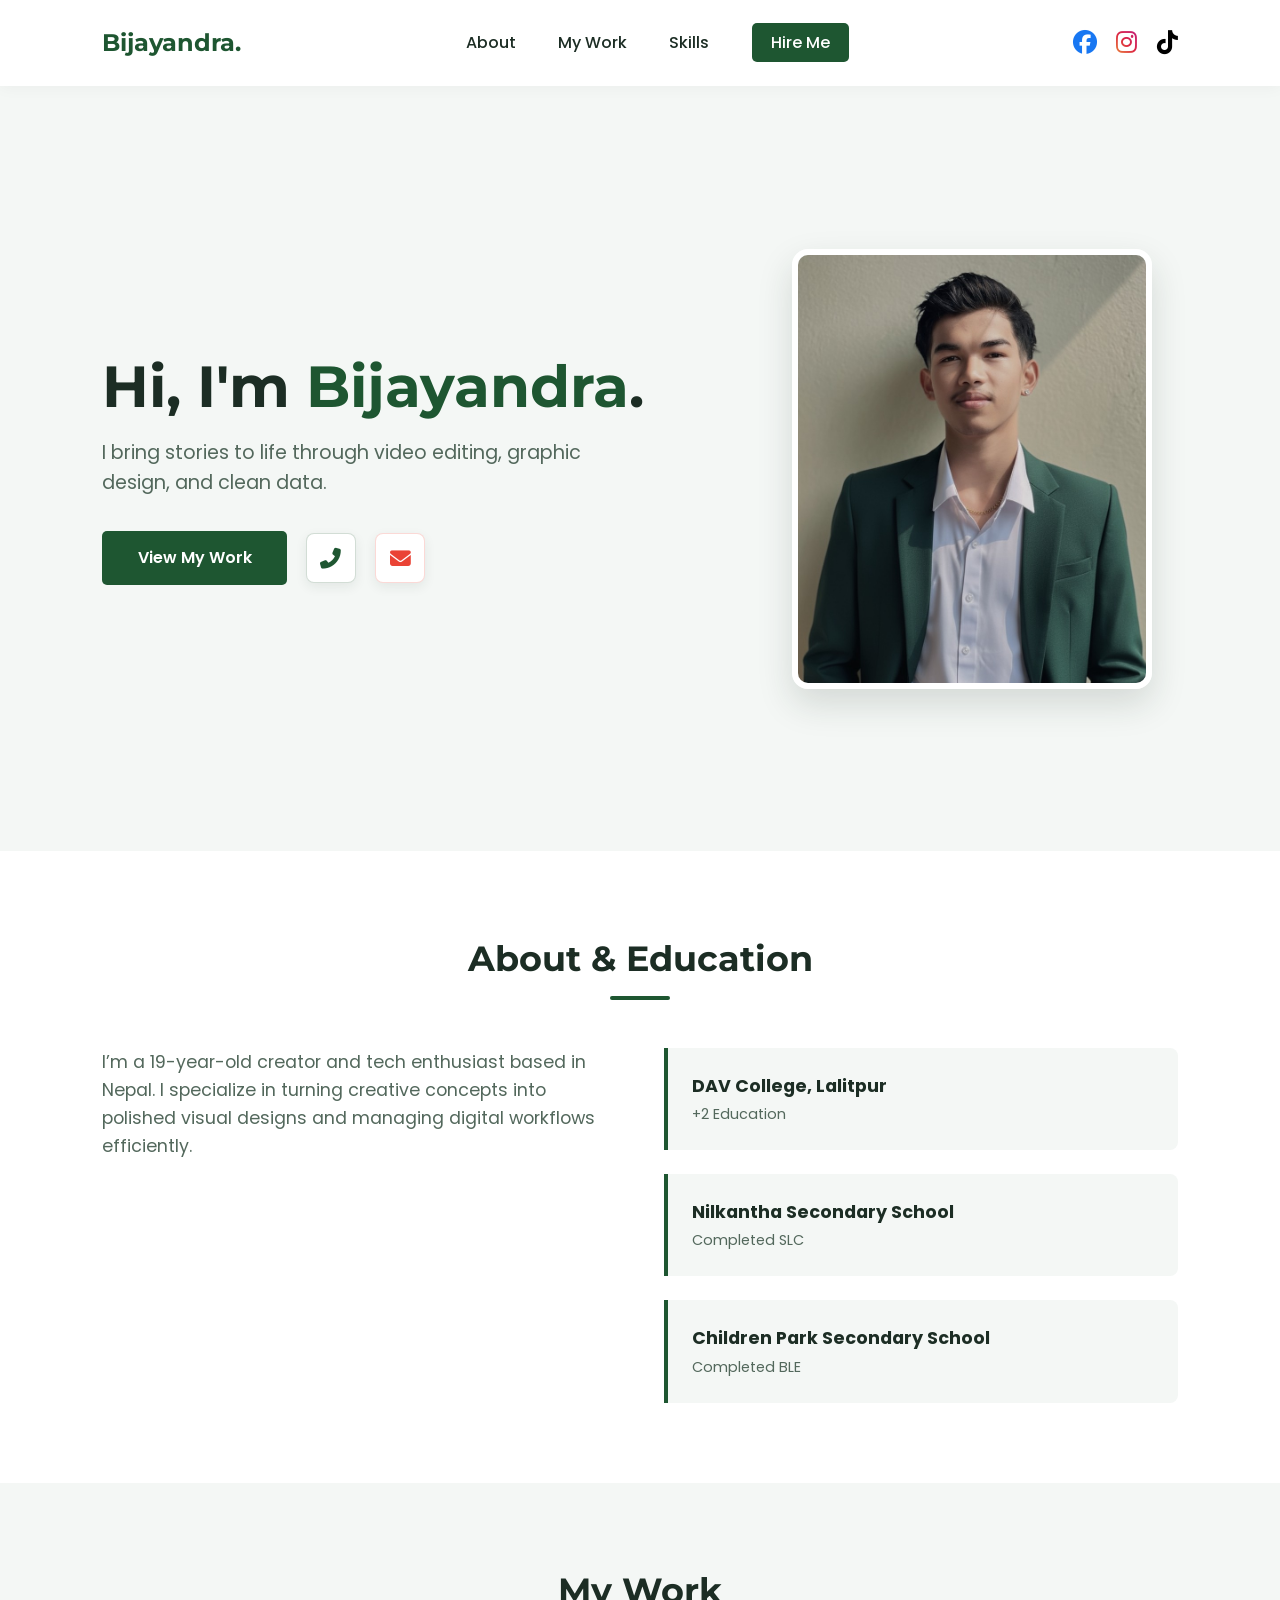
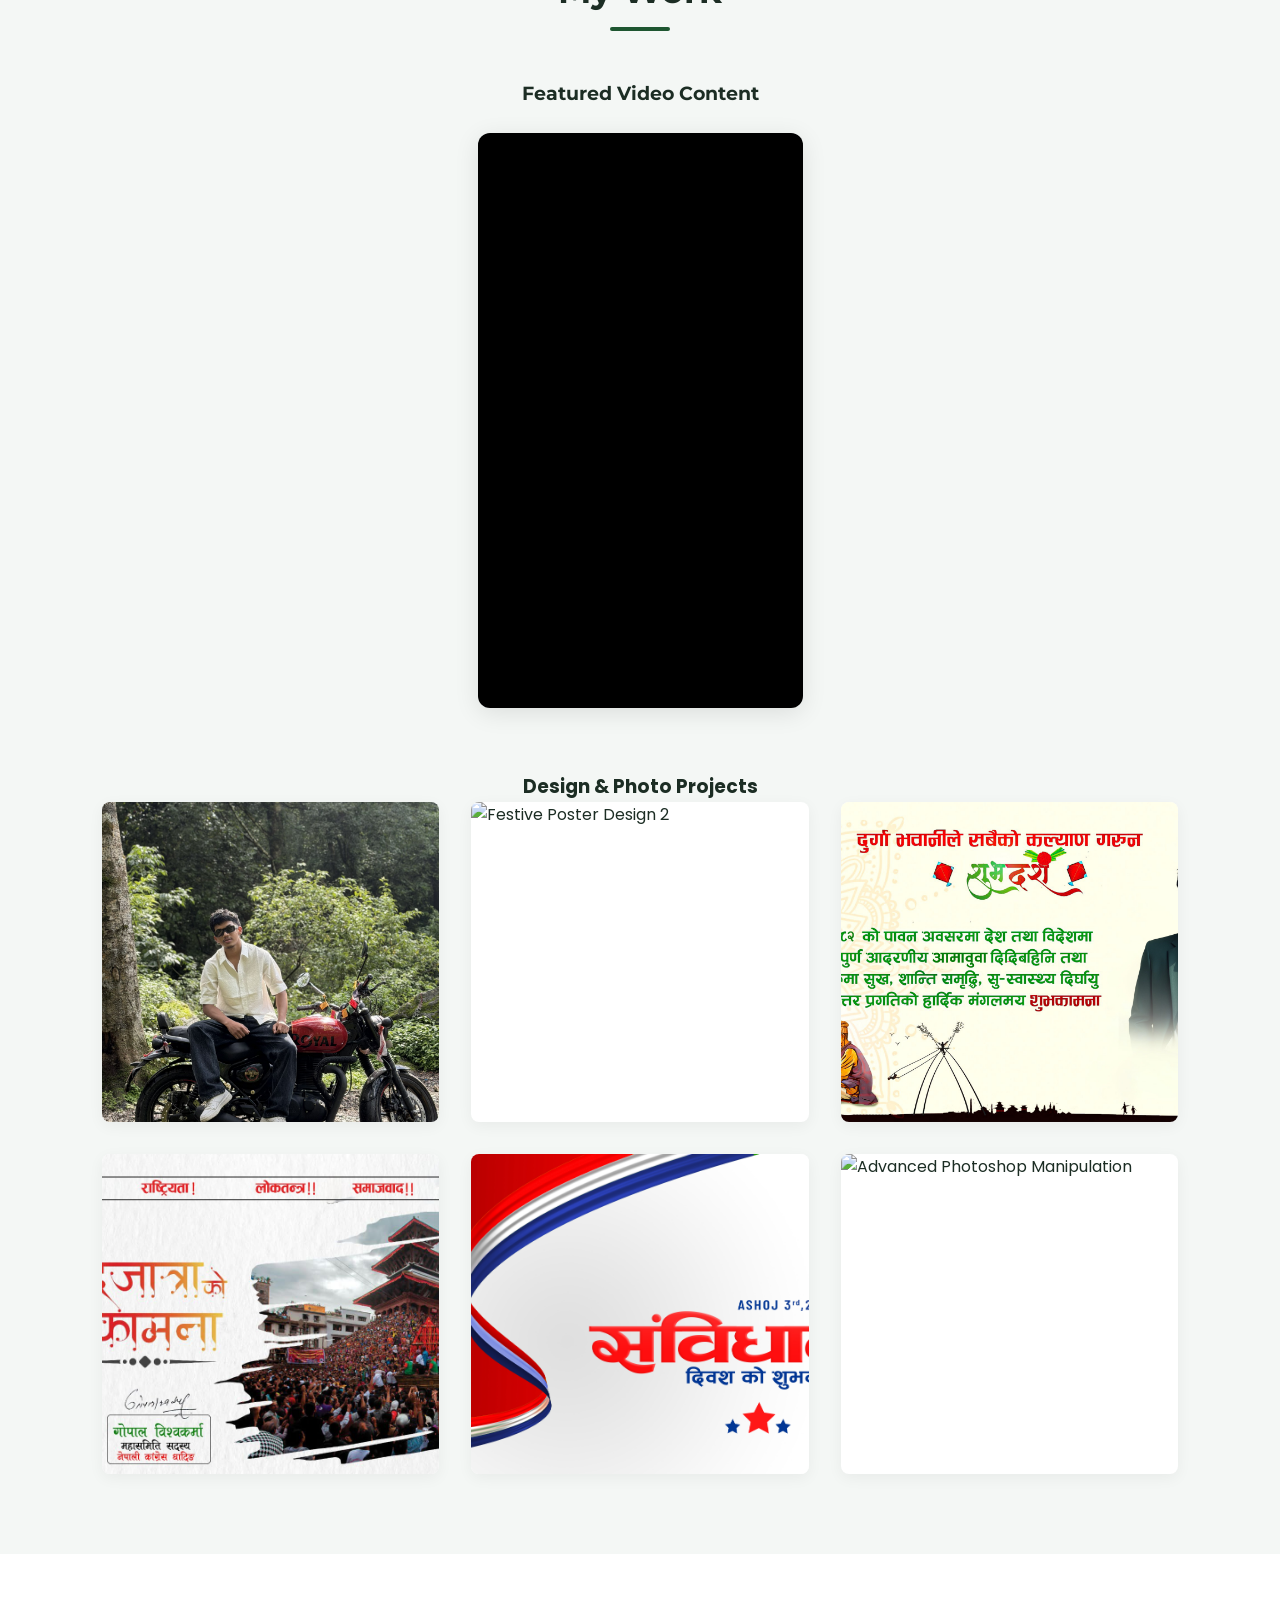
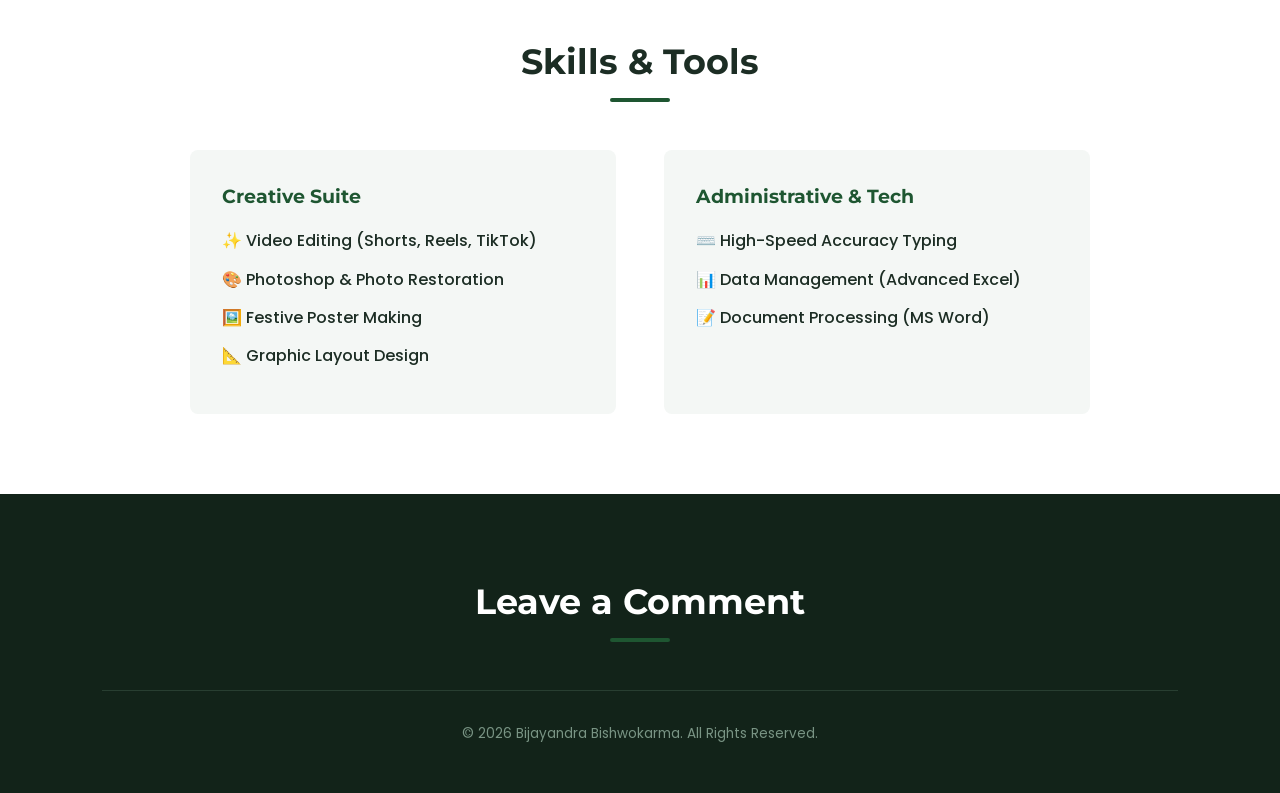
==== index.html @ 4aa59cff "Rename index.html.html to index.html" ====
<!DOCTYPE html>
<html lang="en">
<head>
    <meta charset="UTF-8">
    <meta name="viewport" content="width=device-width, initial-scale=1.0">
    <title>Bijayandra Bishwokarma | Portfolio</title>
    <link rel="stylesheet" href="style.css">
    <link href="https://fonts.googleapis.com/css2?family=Montserrat:wght@700&family=Poppins:wght@400;500;600&display=swap" rel="stylesheet">
    <link rel="stylesheet" href="https://cdnjs.cloudflare.com/ajax/libs/font-awesome/6.4.0/css/all.min.css">
</head>
<body>

    <header>
        <div class="logo">Bijayandra.</div>
        <nav>
            <a href="#about">About</a>
            <a href="#portfolio">My Work</a>
            <a href="#skills">Skills</a>
            <a href="#contact" class="btn-nav">Hire Me</a>
        </nav>
        <div class="top-socials">
            <a href="https://www.facebook.com/bijayandra.bishwokarma" target="_blank" class="icon-fb"><i class="fab fa-facebook"></i></a>
            <a href="https://www.instagram.com/bijayandra_2/" target="_blank" class="icon-insta"><i class="fab fa-instagram"></i></a>
            <a href="https://www.tiktok.com/@bijayandra.x__" target="_blank" class="icon-tt"><i class="fab fa-tiktok"></i></a>
        </div>
    </header>

    <section class="hero">
        <div class="hero-content">
            <h1>Hi, I'm <span class="highlight">Bijayandra</span>.</h1>
            <p class="hero-sub">I bring stories to life through video editing, graphic design, and clean data.</p>
            
            <div class="hero-actions">
                <a href="#portfolio" class="btn-primary">View My Work</a>
                <a href="tel:+9779840035249" class="btn-hero-icon icon-phone-hero" title="Call Me">
                    <i class="fas fa-phone-alt"></i>
                </a>
                <a href="mailto:bijayandra2@gmail.com" class="btn-hero-icon icon-gmail-hero" title="Email Me">
                    <i class="fas fa-envelope"></i>
                </a>
            </div>
        </div>
        <div class="hero-image">
            <img src="pp.jpg.jpg" alt="Bijayandra Bishwokarma">
        </div>
    </section>

    <section id="about" class="about-section">
        <div class="section-title">
            <h2>About & Education</h2>
            <div class="underline"></div>
        </div>
        <div class="about-container">
            <div class="bio">
                <p>I’m a 19-year-old creator and tech enthusiast based in Nepal. I specialize in turning creative concepts into polished visual designs and managing digital workflows efficiently.</p>
            </div>
            <div class="education-grid">
                <div class="edu-card">
                    <h3>DAV College, Lalitpur</h3>
                    <p class="duration">+2 Education</p>
                </div>
                <div class="edu-card">
                    <h3>Nilkantha Secondary School</h3>
                    <p class="duration">Completed SLC</p>
                </div>
                <div class="edu-card">
                    <h3>Children Park Secondary School</h3>
                    <p class="duration">Completed BLE</p>
                </div>
            </div>
        </div>
    </section>

    <section id="portfolio" class="portfolio-section">
        <div class="section-title">
            <h2>My Work</h2>
            <div class="underline"></div>
        </div>
        
        <div class="tiktok-container">
            <h3>Featured Video Content</h3>
            <div class="tiktok-wrapper">
                <blockquote class="tiktok-embed" 
                            cite="https://www.tiktok.com/@bijayandra.x__/video/7660802922829057288" 
                            data-video-id="7660802922829057288">
                    <section></section>
                </blockquote>
            </div>
        </div>
        
        <h3 class="gallery-title">Design & Photo Projects</h3>
        <div class="work-grid">
            <div class="work-item"><img src="hunterjpg.jpg" alt="Festive Poster Design 1"></div>
            <div class="work-item"><img src="book.jpg.png" alt="Festive Poster Design 2"></div>
            <div class="work-item"><img src="dashina.jpg" alt="Photoshop Photo Edit"></div>
            <div class="work-item"><img src="gopal.jpg.jpg" alt="Graphic Design Project 1"></div>
            <div class="work-item"><img src="cons.jpg" alt="Graphic Design Project 2"></div>
            <div class="work-item"><img src="duke.jpg.jpg" alt="Advanced Photoshop Manipulation"></div>
        </div>
    </section>

    <div id="imageModal" class="modal">
        <span class="close-modal">&times;</span>
        <img class="modal-content" id="imgTarget" alt="Lightbox View">
    </div>

    <section id="skills" class="skills-section">
        <div class="section-title">
            <h2>Skills & Tools</h2>
            <div class="underline"></div>
        </div>
        <div class="skills-grid">
            <div class="skill-category">
                <h3>Creative Suite</h3>
                <ul>
                    <li>✨ Video Editing (Shorts, Reels, TikTok)</li>
                    <li>🎨 Photoshop & Photo Restoration</li>
                    <li>🖼️ Festive Poster Making</li>
                    <li>📐 Graphic Layout Design</li>
                </ul>
            </div>
            <div class="skill-category">
                <h3>Administrative & Tech</h3>
                <ul>
                    <li>⌨️ High-Speed Accuracy Typing</li>
                    <li>📊 Data Management (Advanced Excel)</li>
                    <li>📝 Document Processing (MS Word)</li>
                </ul>
            </div>
        </div>
    </section>

    <!-- 5. Leave a Comment (Cusdis Live Integration) -->
    <section id="contact" class="contact-section">
        <div class="section-title">
            <h2>Leave a Comment</h2>
            <div class="underline"></div>
        </div>
        
        <!-- Premium Box Container Wrapper for Cusdis Frame -->
        <div class="comment-box-wrapper">
            <div id="cusdis_thread"
              data-host="https://cusdis.com"
              data-app-id="3eb5d488-32ae-421f-889b-630625a8b1bf"
              data-page-id="portfolio_homepage"
              data-page-url="https://localhost.local"
              data-page-title="Bijayandra Portfolio"
              data-theme="dark">
            </div>
        </div>

        <footer>
            <p class="copyright">&copy; 2026 Bijayandra Bishwokarma. All Rights Reserved.</p>
        </footer>
    </section>

    <!-- Script Implementations -->
    <script async src="https://www.tiktok.com/embed.js"></script>
    <script async defer src="https://cusdis.com/js/cusdis.es.js"></script>
    <script>
        const modal = document.getElementById("imageModal");
        const modalImg = document.getElementById("imgTarget");
        const closeModal = document.querySelector(".close-modal");

        document.querySelectorAll('.work-item img').forEach(image => {
            image.addEventListener('click', () => {
                modal.classList.add('active');
                modalImg.src = image.src;
            });
        });

        closeModal.addEventListener('click', () => {
            modal.classList.remove('active');
        });

        modal.addEventListener('click', (e) => {
            if (e.target !== modalImg && e.target !== closeModal) {
                modal.classList.remove('active');
            }
        });
    </script>
</body>
</html>
---- style.css ----
/* --- Premium Emerald Theme Setup --- */
:root {
    --bg-primary: #ffffff;
    --bg-secondary: #f4f7f5; /* Light grey-green tinted background */
    --text-main: #1c2d24; /* Dark deep slate forest green for readable text */
    --text-muted: #53685c;
    --accent: #1e5631; /* Premium suit emerald green */
    --accent-hover: #143d22;
    --accent-light: #e8f4ec;
}

* {
    margin: 0;
    padding: 0;
    box-sizing: border-box;
    scroll-behavior: smooth;
}

body {
    font-family: 'Poppins', sans-serif;
    color: var(--text-main);
    background-color: var(--bg-primary);
    line-height: 1.6;
}

/* --- Section Formatting Utilities --- */
.section-title {
    text-align: center;
    margin-bottom: 3rem;
}

.section-title h2 {
    font-family: 'Montserrat', sans-serif;
    font-size: 2.2rem;
}

.underline {
    width: 60px;
    height: 4px;
    background-color: var(--accent);
    margin: 0.5rem auto 0;
    border-radius: 2px;
}

/* --- Navigation Header --- */
header {
    display: flex;
    justify-content: space-between;
    align-items: center;
    padding: 1.5rem 8%;
    background: rgba(255, 255, 255, 0.98);
    position: sticky;
    top: 0;
    z-index: 100;
    box-shadow: 0 2px 15px rgba(0,0,0,0.04);
}

.logo {
    font-family: 'Montserrat', sans-serif;
    font-size: 1.5rem;
    font-weight: bold;
    color: var(--accent);
}

nav a {
    text-decoration: none;
    color: var(--text-main);
    margin: 0 1.2rem;
    font-weight: 500;
    transition: color 0.3s;
}

nav a:hover {
    color: var(--accent);
}

.btn-nav {
    background: var(--accent);
    color: white !important;
    padding: 0.5rem 1.2rem;
    border-radius: 5px;
}

.btn-nav:hover {
    background: var(--accent-hover);
}

/* Colorful Brands Top Header Logics */
.top-socials {
    display: flex;
    gap: 1.2rem;
    align-items: center;
}

.top-socials a {
    font-size: 1.5rem;
    transition: transform 0.2s ease, opacity 0.2s;
}

.top-socials a:hover {
    transform: scale(1.15);
}

.icon-fb { color: #1877F2; }
.icon-insta {
    background: -webkit-linear-gradient(45deg, #f09433 0%, #e6683c 25%, #dc2743 50%, #cc2366 75%, #bc1888 100%);
    -webkit-background-clip: text;
    -webkit-text-fill-color: transparent;
}
.icon-tt { color: #000000; }

/* --- 1. Hero Layout Match --- */
.hero {
    display: flex;
    align-items: center;
    justify-content: space-between;
    padding: 5rem 8%;
    background-color: var(--bg-secondary);
    min-height: 85vh;
}

.hero-content {
    flex: 1.2;
    padding-right: 3rem;
}

.hero-content h1 {
    font-family: 'Montserrat', sans-serif;
    font-size: 3.6rem;
    margin-bottom: 1rem;
    line-height: 1.2;
}

.highlight {
    color: var(--accent);
}

.hero-sub {
    font-size: 1.2rem;
    color: var(--text-muted);
    margin-bottom: 2rem;
    max-width: 520px;
}

.btn-primary {
    display: inline-block;
    background: var(--accent);
    color: white;
    padding: 0.9rem 2.2rem;
    border: none;
    border-radius: 5px;
    text-decoration: none;
    font-weight: 600;
    cursor: pointer;
    transition: background 0.3s, transform 0.2s;
}

.btn-primary:hover {
    background: var(--accent-hover);
    transform: translateY(-2px);
}

.hero-image {
    flex: 0.8;
    display: flex;
    justify-content: center;
}

.hero-image img {
    width: 360px;
    height: 440px; /* Slightly taller aspect ratio matching the portrait */
    object-fit: cover;
    border-radius: 16px; /* Modern curved edges instead of strict circle */
    border: 6px solid white;
    box-shadow: 0 15px 35px rgba(28, 45, 36, 0.15);
}

/* --- 2. About Section --- */
.about-section {
    padding: 5rem 8%;
}

.about-container {
    display: grid;
    grid-template-columns: 1fr 1fr;
    gap: 3rem;
}

.bio p {
    font-size: 1.1rem;
    color: var(--text-muted);
}

.education-grid {
    display: flex;
    flex-direction: column;
    gap: 1.5rem;
}

.edu-card {
    background: var(--bg-secondary);
    padding: 1.5rem;
    border-left: 4px solid var(--accent);
    border-radius: 0 8px 8px 0;
}

.edu-card h3 {
    font-size: 1.1rem;
    margin-bottom: 0.2rem;
}

.duration {
    color: var(--text-muted);
    font-size: 0.9rem;
}

/* --- 3. Single Unified 'My Work' Section --- */
.portfolio-section {
    padding: 5rem 8%;
    background-color: var(--bg-secondary);
}

/* TikTok Block Optimization - Video Content Only (Cropped) */
.tiktok-container {
    max-width: 325px; /* Fits standard vertical video widths perfectly */
    margin: 0 auto 4rem;
    text-align: center;
}

.tiktok-container h3 {
    margin-bottom: 1.5rem;
    font-family: 'Montserrat', sans-serif;
    color: var(--text-main);
}

.tiktok-wrapper {
    width: 100%;
    height: 575px; /* Exact height to display only the video viewport box */
    border-radius: 12px;
    overflow: hidden; /* This acts as a scissor, cutting off everything outside the box */
    box-shadow: 0 5px 25px rgba(0,0,0,0.1);
    background: #000000;
    position: relative;
}

/* Adjusts the placement of the internal TikTok player to hide header and footer items */
.tiktok-wrapper iframe, 
.tiktok-wrapper .tiktok-embed {
    position: absolute;
    width: 100% !important;
    height: 760px !important; /* Makes the script tall enough so the text goes way below the viewport box */
    top: -65px !important;    /* Shifts the player UP to hide the profile section text at the top */
    left: 0 !important;
    margin: 0 !important;
    border: none !important;
}

.gallery-title {
    text-align: center;
    margin-top: 2rem;
}

.work-grid {
    display: grid;
    grid-template-columns: repeat(auto-fit, minmax(280px, 1fr));
    gap: 2rem;
}

.work-item {
    background: white;
    border-radius: 8px;
    overflow: hidden;
    box-shadow: 0 4px 15px rgba(0,0,0,0.05);
    height: 320px; /* Taller height slots for posters */
    transition: transform 0.3s ease, box-shadow 0.3s;
}

.work-item:hover {
    transform: translateY(-6px);
    box-shadow: 0 10px 25px rgba(30, 86, 49, 0.15);
}

.work-item img {
    width: 100%;
    height: 100%;
    object-fit: cover;
}

/* --- 4. Skills Section --- */
.skills-section {
    padding: 5rem 8%;
}

.skills-grid {
    display: grid;
    grid-template-columns: 1fr 1fr;
    gap: 3rem;
    max-width: 900px;
    margin: 0 auto;
}

.skill-category {
    background: var(--bg-secondary);
    padding: 2rem;
    border-radius: 8px;
}

.skill-category h3 {
    margin-bottom: 1rem;
    color: var(--accent);
    font-family: 'Montserrat', sans-serif;
}

.skill-category ul {
    list-style: none;
}

.skill-category li {
    margin-bottom: 0.8rem;
    font-weight: 500;
}



footer {
    text-align: center;
    border-top: 1px solid #283e31;
    padding-top: 2rem;
}

.copyright {
    font-size: 0.85rem;
    color: #799484;
}

/* --- Mobile Device Optimization --- */
@media (max-width: 968px) {
    header { flex-direction: column; gap: 1rem; padding: 1.5rem 5%; }
    nav a { margin: 0 0.6rem; }
    .top-socials { margin-top: 0.5rem; }
    .hero { flex-direction: column; text-align: center; padding: 4rem 5%; }
    .hero-content { padding-right: 0; margin-bottom: 3rem; }
    .hero-content h1 { font-size: 2.6rem; }
    .hero-image img { width: 280px; height: 340px; }
    .about-container, .skills-grid { grid-template-columns: 1fr; gap: 2rem; }
}
/* --- Portfolio Image Click Modal (Lightbox) --- */
.work-item img {
    cursor: pointer;
    transition: transform 0.3s ease;
}

.modal {
    position: fixed;
    top: 0;
    left: 0;
    width: 100%;
    height: 100%;
    background-color: rgba(18, 35, 25, 0.95); /* Deep slate green background matching your contact theme */
    display: flex;
    justify-content: center;
    align-items: center;
    z-index: 1000;
    opacity: 0;
    pointer-events: none;
    transition: opacity 0.3s ease;
}

/* Turns active via JS trigger */
.modal.active {
    opacity: 1;
    pointer-events: auto;
}

.modal-content {
    max-width: 85%;
    max-height: 85vh;
    border-radius: 8px;
    box-shadow: 0 10px 40px rgba(0, 0, 0, 0.5);
    transform: scale(0.9);
    transition: transform 0.3s ease;
}

.modal.active .modal-content {
    transform: scale(1);
}

.close-modal {
    position: absolute;
    top: 25px;
    right: 35px;
    color: #ffffff;
    font-size: 3rem;
    font-weight: 300;
    cursor: pointer;
    transition: color 0.2s;
    user-select: none;
}

.close-modal:hover {
    color: #3bb765; /* Fades to light green accent color on hover */
}

@media (max-width: 768px) {
    .close-modal {
        top: 15px;
        right: 25px;
        font-size: 2.5rem;
    }
}
/* --- Icon-Only Contact Info Section --- */
.contact-info-logos {
    display: flex;
    justify-content: center;
    gap: 2.5rem;
    margin-bottom: 3rem;
}

.contact-info-logos a {
    display: flex;
    align-items: center;
    justify-content: center;
    width: 65px;
    height: 65px;
    border-radius: 50%;
    background: #1a2f23; /* Dark green tone matching the contact section background */
    font-size: 1.8rem;
    box-shadow: 0 4px 15px rgba(0, 0, 0, 0.2);
    transition: transform 0.2s ease, background-color 0.2s, color 0.2s;
}

/* Color definitions for the logos */
.icon-phone {
    color: #3bb765; /* Bright emerald green matching your site accent */
    border: 1px solid rgba(59, 183, 101, 0.3);
}

.icon-gmail {
    color: #EA4335; /* Authentic Gmail Brand Red */
    border: 1px solid rgba(234, 67, 53, 0.3);
}

/* Hover Animations */
.contact-info-logos a:hover {
    transform: scale(1.12);
}

.icon-phone:hover {
    background-color: #3bb765;
    color: #ffffff;
}

.icon-gmail:hover {
    background-color: #EA4335;
    color: #ffffff;
}

@media (max-width: 768px) {
    .contact-info-logos {
        gap: 1.8rem;
        margin-bottom: 2rem;
    }
    .contact-info-logos a {
        width: 55px;
        height: 55px;
        font-size: 1.5rem;
    }
}

/* --- Hero Action Buttons Layout --- */
.hero-actions {
    display: flex;
    align-items: center;
    gap: 1.2rem;
}

.btn-hero-icon {
    display: flex;
    align-items: center;
    justify-content: center;
    width: 50px;
    height: 50px;
    border-radius: 8px; /* Clean rounded edges matching the modern feel */
    background: #ffffff;
    font-size: 1.3rem;
    text-decoration: none;
    box-shadow: 0 4px 12px rgba(28, 45, 36, 0.08);
    transition: transform 0.2s ease, background-color 0.2s, color 0.2s;
}

/* Color logic matching your main layout rules */
.icon-phone-hero {
    color: var(--accent);
    border: 1px solid rgba(30, 86, 49, 0.2);
}

.icon-gmail-hero {
    color: #EA4335; /* Premium Gmail red */
    border: 1px solid rgba(234, 67, 53, 0.2);
}

/* Hover Transformations */
.btn-hero-icon:hover {
    transform: translateY(-2px);
}

.icon-phone-hero:hover {
    background-color: var(--accent);
    color: #ffffff;
}

.icon-gmail-hero:hover {
    background-color: #EA4335;
    color: #ffffff;
}

/* Mobile Alignment Polish */
@media (max-width: 768px) {
    .hero-actions {
        justify-content: center;
        gap: 1rem;
    }
    .btn-hero-icon {
        width: 46px;
        height: 46px;
        font-size: 1.2rem;
    }
}



/* --- Live Comment System Theme Formatting --- */
.contact-section {
    padding: 5rem 8% 3rem;
    background-color: #122319; /* Deep dark suite forest green background */
    color: white;
}

.comment-form-container {
    max-width: 550px;
    margin: 0 auto 3rem;
    background: #1a2f23;
    padding: 2rem;
    border-radius: 10px;
    box-shadow: 0 4px 20px rgba(0,0,0,0.15);
}

.comment-form-container .btn-primary {
    width: 100%;
    margin-top: 0.5rem;
}

/* Comments Board Display Output */
.comments-display-board {
    max-width: 550px;
    margin: 0 auto 4rem;
    text-align: left;
}

.comments-display-board h3 {
    font-family: 'Montserrat', sans-serif;
    font-size: 1.3rem;
    margin-bottom: 1.5rem;
    border-bottom: 1px solid #283e31;
    padding-bottom: 0.5rem;
}

.comments-list {
    display: flex;
    flex-direction: column;
    gap: 1rem;
    max-height: 450px; /* Adds clean scroll capability if you get lots of comments */
    overflow-y: auto;
    padding-right: 5px;
}

.comment-card {
    background: #1a2f23;
    padding: 1.2rem;
    border-radius: 8px;
    border-left: 4px solid #3bb765; /* Bright accent indicator tag */
    animation: fadeInComment 0.4s ease;
}

.comment-header {
    display: flex;
    justify-content: space-between;
    align-items: center;
    margin-bottom: 0.5rem;
}

.comment-author {
    color: #ffffff;
    font-size: 0.95rem;
}

.comment-date {
    font-size: 0.8rem;
    color: #799484;
}

.comment-content {
    font-size: 0.9rem;
    color: #e1e7e4;
    word-break: break-word;
}

.no-comments {
    text-align: center;
    color: #799484;
    font-style: italic;
    padding: 2rem 0;
}

/* Quick fade animation entry when comment updates */
@keyframes fadeInComment {
    from { opacity: 0; transform: translateY(-10px); }
    to { opacity: 1; transform: translateY(0); }
}
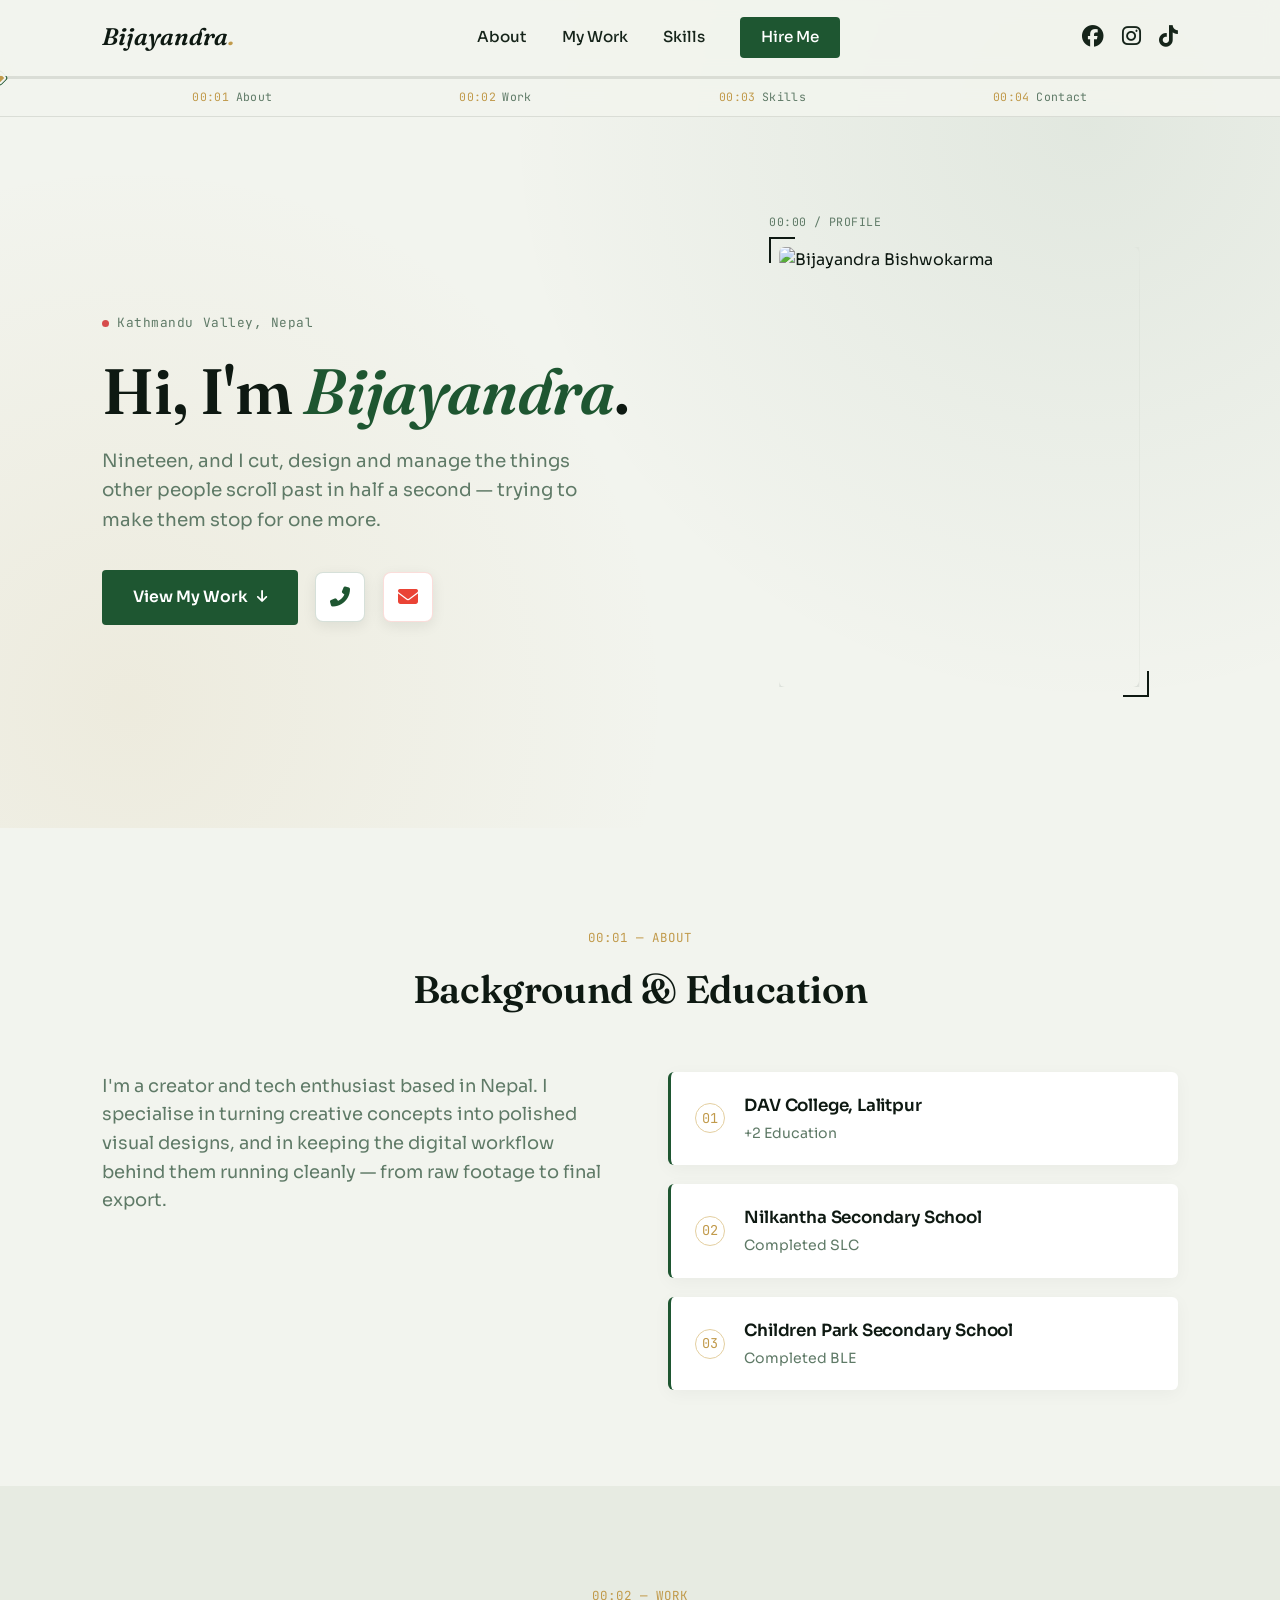
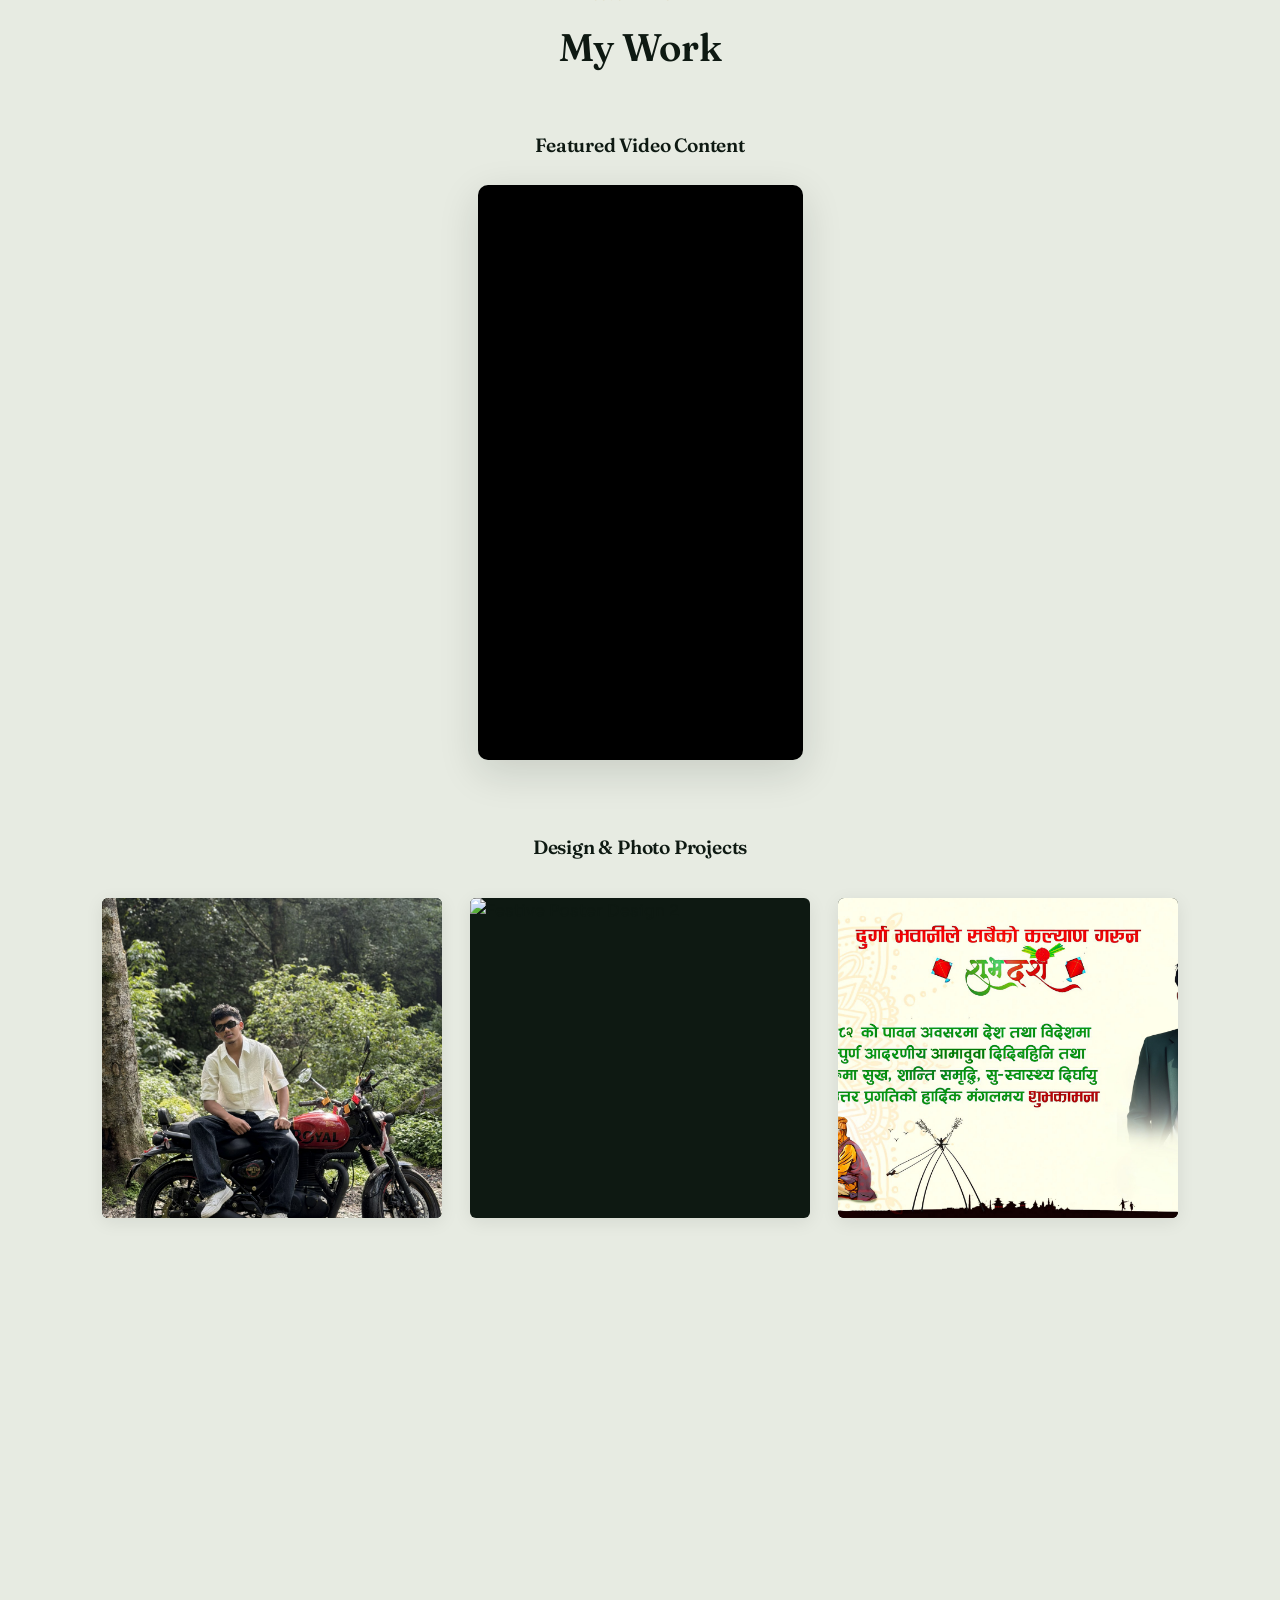
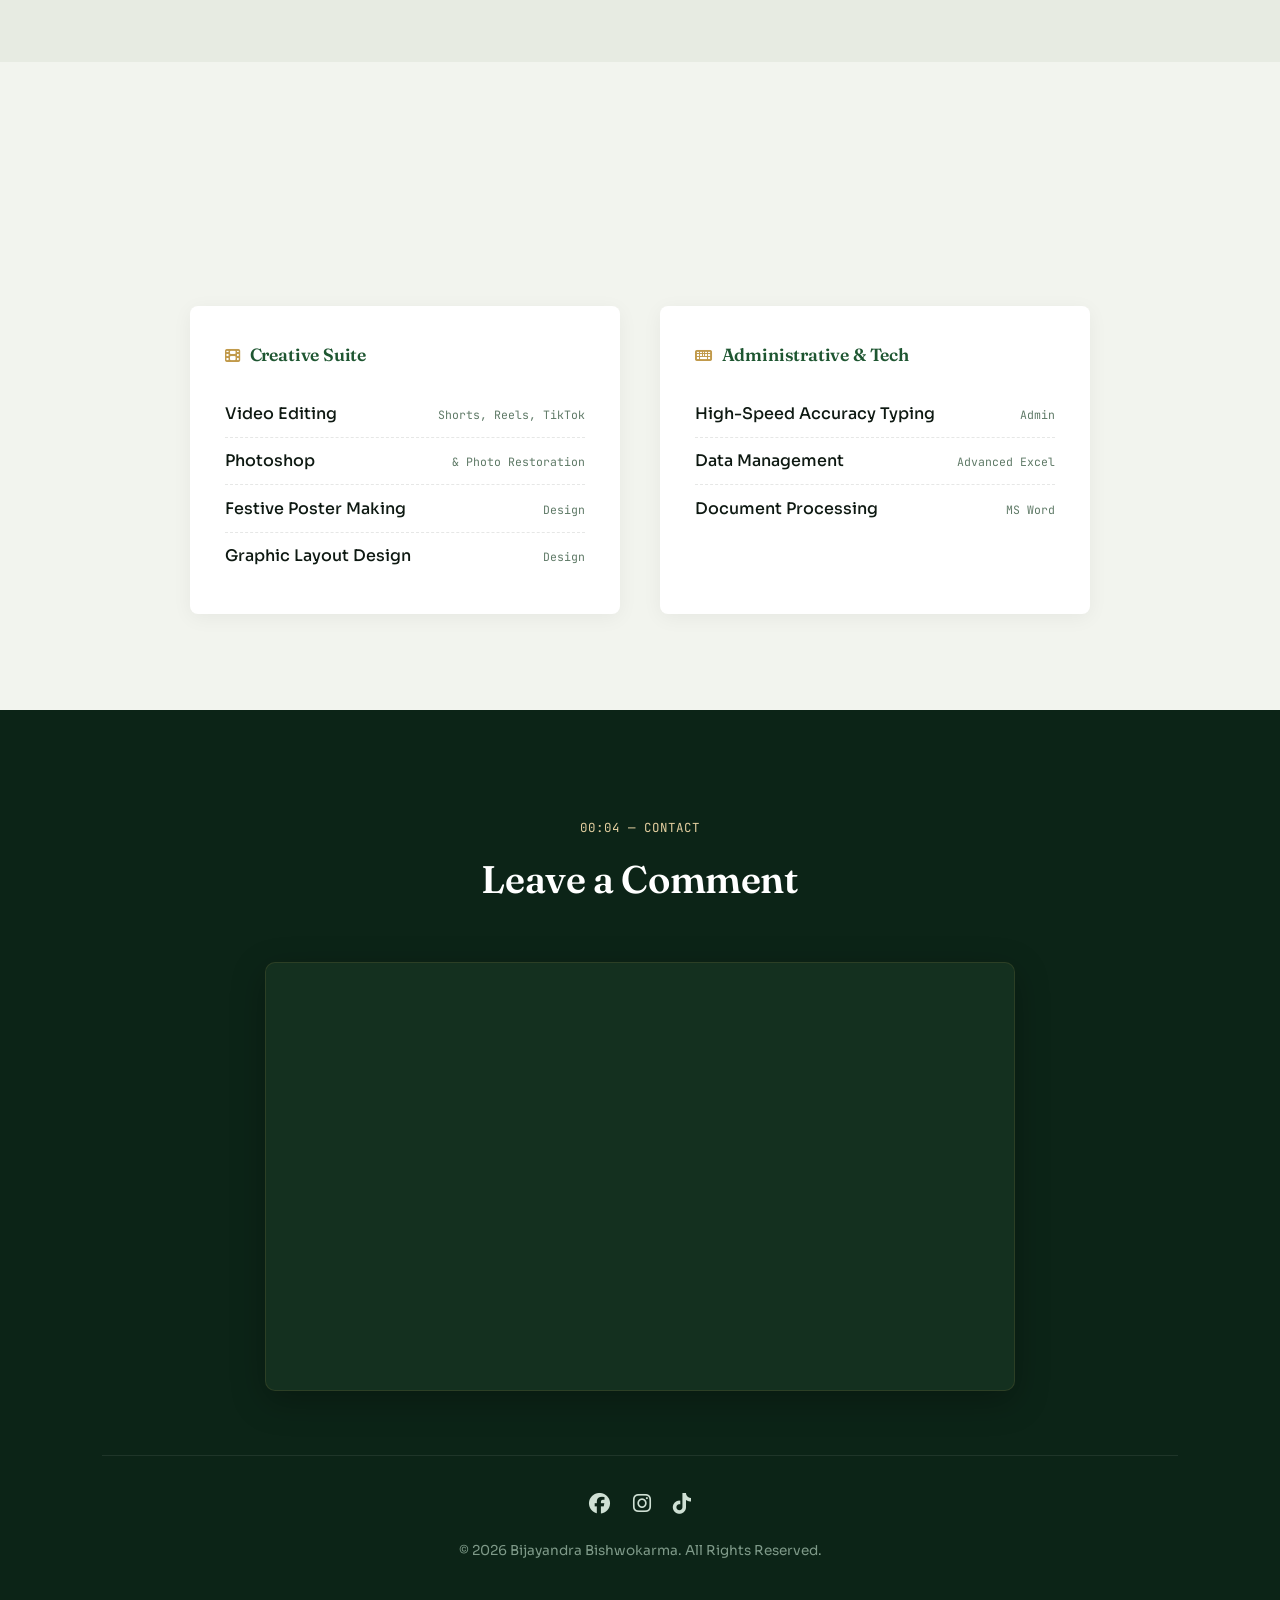
==== commit e6466434: "Add files via upload" ====
--- a/index.html
+++ b/index.html
@@ -1,183 +1,207 @@
-<!DOCTYPE html>
-<html lang="en">
-<head>
-    <meta charset="UTF-8">
-    <meta name="viewport" content="width=device-width, initial-scale=1.0">
-    <title>Bijayandra Bishwokarma | Portfolio</title>
-    <link rel="stylesheet" href="style.css">
-    <link href="https://fonts.googleapis.com/css2?family=Montserrat:wght@700&family=Poppins:wght@400;500;600&display=swap" rel="stylesheet">
-    <link rel="stylesheet" href="https://cdnjs.cloudflare.com/ajax/libs/font-awesome/6.4.0/css/all.min.css">
-</head>
-<body>
-
-    <header>
-        <div class="logo">Bijayandra.</div>
-        <nav>
-            <a href="#about">About</a>
-            <a href="#portfolio">My Work</a>
-            <a href="#skills">Skills</a>
-            <a href="#contact" class="btn-nav">Hire Me</a>
-        </nav>
-        <div class="top-socials">
-            <a href="https://www.facebook.com/bijayandra.bishwokarma" target="_blank" class="icon-fb"><i class="fab fa-facebook"></i></a>
-            <a href="https://www.instagram.com/bijayandra_2/" target="_blank" class="icon-insta"><i class="fab fa-instagram"></i></a>
-            <a href="https://www.tiktok.com/@bijayandra.x__" target="_blank" class="icon-tt"><i class="fab fa-tiktok"></i></a>
-        </div>
-    </header>
-
-    <section class="hero">
-        <div class="hero-content">
-            <h1>Hi, I'm <span class="highlight">Bijayandra</span>.</h1>
-            <p class="hero-sub">I bring stories to life through video editing, graphic design, and clean data.</p>
-            
-            <div class="hero-actions">
-                <a href="#portfolio" class="btn-primary">View My Work</a>
-                <a href="tel:+9779840035249" class="btn-hero-icon icon-phone-hero" title="Call Me">
-                    <i class="fas fa-phone-alt"></i>
-                </a>
-                <a href="mailto:bijayandra2@gmail.com" class="btn-hero-icon icon-gmail-hero" title="Email Me">
-                    <i class="fas fa-envelope"></i>
-                </a>
-            </div>
-        </div>
-        <div class="hero-image">
-            <img src="pp.jpg.jpg" alt="Bijayandra Bishwokarma">
-        </div>
-    </section>
-
-    <section id="about" class="about-section">
-        <div class="section-title">
-            <h2>About & Education</h2>
-            <div class="underline"></div>
-        </div>
-        <div class="about-container">
-            <div class="bio">
-                <p>I’m a 19-year-old creator and tech enthusiast based in Nepal. I specialize in turning creative concepts into polished visual designs and managing digital workflows efficiently.</p>
-            </div>
-            <div class="education-grid">
-                <div class="edu-card">
-                    <h3>DAV College, Lalitpur</h3>
-                    <p class="duration">+2 Education</p>
-                </div>
-                <div class="edu-card">
-                    <h3>Nilkantha Secondary School</h3>
-                    <p class="duration">Completed SLC</p>
-                </div>
-                <div class="edu-card">
-                    <h3>Children Park Secondary School</h3>
-                    <p class="duration">Completed BLE</p>
-                </div>
-            </div>
-        </div>
-    </section>
-
-    <section id="portfolio" class="portfolio-section">
-        <div class="section-title">
-            <h2>My Work</h2>
-            <div class="underline"></div>
-        </div>
-        
-        <div class="tiktok-container">
-            <h3>Featured Video Content</h3>
-            <div class="tiktok-wrapper">
-                <blockquote class="tiktok-embed" 
-                            cite="https://www.tiktok.com/@bijayandra.x__/video/7660802922829057288" 
-                            data-video-id="7660802922829057288">
-                    <section></section>
-                </blockquote>
-            </div>
-        </div>
-        
-        <h3 class="gallery-title">Design & Photo Projects</h3>
-        <div class="work-grid">
-            <div class="work-item"><img src="hunterjpg.jpg" alt="Festive Poster Design 1"></div>
-            <div class="work-item"><img src="book.jpg.png" alt="Festive Poster Design 2"></div>
-            <div class="work-item"><img src="dashina.jpg" alt="Photoshop Photo Edit"></div>
-            <div class="work-item"><img src="gopal.jpg.jpg" alt="Graphic Design Project 1"></div>
-            <div class="work-item"><img src="cons.jpg" alt="Graphic Design Project 2"></div>
-            <div class="work-item"><img src="duke.jpg.jpg" alt="Advanced Photoshop Manipulation"></div>
-        </div>
-    </section>
-
-    <div id="imageModal" class="modal">
-        <span class="close-modal">&times;</span>
-        <img class="modal-content" id="imgTarget" alt="Lightbox View">
-    </div>
-
-    <section id="skills" class="skills-section">
-        <div class="section-title">
-            <h2>Skills & Tools</h2>
-            <div class="underline"></div>
-        </div>
-        <div class="skills-grid">
-            <div class="skill-category">
-                <h3>Creative Suite</h3>
-                <ul>
-                    <li>✨ Video Editing (Shorts, Reels, TikTok)</li>
-                    <li>🎨 Photoshop & Photo Restoration</li>
-                    <li>🖼️ Festive Poster Making</li>
-                    <li>📐 Graphic Layout Design</li>
-                </ul>
-            </div>
-            <div class="skill-category">
-                <h3>Administrative & Tech</h3>
-                <ul>
-                    <li>⌨️ High-Speed Accuracy Typing</li>
-                    <li>📊 Data Management (Advanced Excel)</li>
-                    <li>📝 Document Processing (MS Word)</li>
-                </ul>
-            </div>
-        </div>
-    </section>
-
-    <!-- 5. Leave a Comment (Cusdis Live Integration) -->
-    <section id="contact" class="contact-section">
-        <div class="section-title">
-            <h2>Leave a Comment</h2>
-            <div class="underline"></div>
-        </div>
-        
-        <!-- Premium Box Container Wrapper for Cusdis Frame -->
-        <div class="comment-box-wrapper">
-            <div id="cusdis_thread"
-              data-host="https://cusdis.com"
-              data-app-id="3eb5d488-32ae-421f-889b-630625a8b1bf"
-              data-page-id="portfolio_homepage"
-              data-page-url="https://localhost.local"
-              data-page-title="Bijayandra Portfolio"
-              data-theme="dark">
-            </div>
-        </div>
-
-        <footer>
-            <p class="copyright">&copy; 2026 Bijayandra Bishwokarma. All Rights Reserved.</p>
-        </footer>
-    </section>
-
-    <!-- Script Implementations -->
-    <script async src="https://www.tiktok.com/embed.js"></script>
-    <script async defer src="https://cusdis.com/js/cusdis.es.js"></script>
-    <script>
-        const modal = document.getElementById("imageModal");
-        const modalImg = document.getElementById("imgTarget");
-        const closeModal = document.querySelector(".close-modal");
-
-        document.querySelectorAll('.work-item img').forEach(image => {
-            image.addEventListener('click', () => {
-                modal.classList.add('active');
-                modalImg.src = image.src;
-            });
-        });
-
-        closeModal.addEventListener('click', () => {
-            modal.classList.remove('active');
-        });
-
-        modal.addEventListener('click', (e) => {
-            if (e.target !== modalImg && e.target !== closeModal) {
-                modal.classList.remove('active');
-            }
-        });
-    </script>
-</body>
-</html>
+<!DOCTYPE html>
+<html lang="en">
+<head>
+<meta charset="UTF-8">
+<meta name="viewport" content="width=device-width, initial-scale=1.0">
+<title>Bijayandra Bishwokarma — Video Editor & Designer</title>
+<meta name="description" content="Portfolio of Bijayandra Bishwokarma — video editing, graphic design & data management.">
+<link rel="preconnect" href="https://fonts.googleapis.com">
+<link rel="preconnect" href="https://fonts.gstatic.com" crossorigin>
+<link href="https://fonts.googleapis.com/css2?family=Fraunces:ital,opsz,wght@0,9..144,400;0,9..144,600;1,9..144,500&family=Sora:wght@400;500;600;700&family=JetBrains+Mono:wght@400;500&display=swap" rel="stylesheet">
+<link rel="stylesheet" href="https://cdnjs.cloudflare.com/ajax/libs/font-awesome/6.4.0/css/all.min.css">
+<link rel="stylesheet" href="style.css">
+</head>
+<body>
+
+<!-- Scroll progress "scrubber" -->
+<div class="scrubber" id="scrubber">
+  <div class="scrubber-track">
+    <div class="scrubber-fill" id="scrubberFill"></div>
+    <div class="scrubber-head" id="scrubberHead"></div>
+  </div>
+  <div class="scrubber-marks">
+    <a href="#about" class="mark" data-target="about"><span class="tc">00:01</span><span class="lb">About</span></a>
+    <a href="#portfolio" class="mark" data-target="portfolio"><span class="tc">00:02</span><span class="lb">Work</span></a>
+    <a href="#skills" class="mark" data-target="skills"><span class="tc">00:03</span><span class="lb">Skills</span></a>
+    <a href="#contact" class="mark" data-target="contact"><span class="tc">00:04</span><span class="lb">Contact</span></a>
+  </div>
+</div>
+
+<header id="siteHeader">
+  <div class="logo">Bijayandra<span class="dot">.</span></div>
+
+  <button class="menu-toggle" id="menuToggle" aria-label="Toggle menu" aria-expanded="false">
+    <span></span><span></span><span></span>
+  </button>
+
+  <nav id="mainNav">
+    <a href="#about">About</a>
+    <a href="#portfolio">My Work</a>
+    <a href="#skills">Skills</a>
+    <a href="#contact" class="btn-nav">Hire Me</a>
+  </nav>
+
+  <div class="top-socials">
+    <a href="https://www.facebook.com/bijayandra.bishwokarma" target="_blank" rel="noopener" class="icon-fb" aria-label="Facebook"><i class="fab fa-facebook"></i></a>
+    <a href="https://www.instagram.com/bijayandra_2/" target="_blank" rel="noopener" class="icon-insta" aria-label="Instagram"><i class="fab fa-instagram"></i></a>
+    <a href="https://www.tiktok.com/@bijayandra.x__" target="_blank" rel="noopener" class="icon-tt" aria-label="TikTok"><i class="fab fa-tiktok"></i></a>
+  </div>
+</header>
+
+<section class="hero">
+  <div class="hero-noise" aria-hidden="true"></div>
+  <div class="hero-content">
+    <p class="eyebrow reveal-line"><span class="rec-dot"></span>Kathmandu Valley, Nepal</p>
+    <h1 class="reveal-line">
+      <span class="line">Hi, I'm <em>Bijayandra</em>.</span>
+    </h1>
+    <p class="hero-sub reveal-line">Nineteen, and I cut, design and manage the things other people scroll past in half a second — trying to make them stop for one more.</p>
+
+    <div class="hero-actions reveal-line">
+      <a href="#portfolio" class="btn-primary">
+        <span>View My Work</span>
+        <i class="fas fa-arrow-down"></i>
+      </a>
+      <a href="tel:+9779840035249" class="btn-hero-icon icon-phone-hero" title="Call Me">
+        <i class="fas fa-phone-alt"></i>
+      </a>
+      <a href="mailto:bijayandra2@gmail.com" class="btn-hero-icon icon-gmail-hero" title="Email Me">
+        <i class="fas fa-envelope"></i>
+      </a>
+    </div>
+  </div>
+
+  <div class="hero-image">
+    <div class="frame-corner tl"></div>
+    <div class="frame-corner br"></div>
+    <span class="frame-tag">00:00 / PROFILE</span>
+    <img src="profile.jpg" alt="Bijayandra Bishwokarma">
+  </div>
+</section>
+
+<section id="about" class="about-section">
+  <div class="section-title reveal-up">
+    <span class="tc-label">00:01 — ABOUT</span>
+    <h2>Background &amp; Education</h2>
+  </div>
+  <div class="about-container">
+    <div class="bio reveal-up">
+      <p>I'm a creator and tech enthusiast based in Nepal. I specialise in turning creative concepts into polished visual designs, and in keeping the digital workflow behind them running cleanly — from raw footage to final export.</p>
+    </div>
+    <div class="education-grid">
+      <div class="edu-card reveal-up">
+        <span class="edu-mark">01</span>
+        <div>
+          <h3>DAV College, Lalitpur</h3>
+          <p class="duration">+2 Education</p>
+        </div>
+      </div>
+      <div class="edu-card reveal-up">
+        <span class="edu-mark">02</span>
+        <div>
+          <h3>Nilkantha Secondary School</h3>
+          <p class="duration">Completed SLC</p>
+        </div>
+      </div>
+      <div class="edu-card reveal-up">
+        <span class="edu-mark">03</span>
+        <div>
+          <h3>Children Park Secondary School</h3>
+          <p class="duration">Completed BLE</p>
+        </div>
+      </div>
+    </div>
+  </div>
+</section>
+
+<section id="portfolio" class="portfolio-section">
+  <div class="section-title reveal-up">
+    <span class="tc-label">00:02 — WORK</span>
+    <h2>My Work</h2>
+  </div>
+
+  <div class="tiktok-container reveal-up">
+    <h3>Featured Video Content</h3>
+    <div class="tiktok-wrapper">
+      <blockquote class="tiktok-embed"
+                  cite="https://www.tiktok.com/@bijayandra.x__/video/7660802922829057288"
+                  data-video-id="7660802922829057288">
+        <section></section>
+      </blockquote>
+    </div>
+  </div>
+
+  <h3 class="gallery-title reveal-up">Design &amp; Photo Projects</h3>
+  <div class="work-grid">
+    <div class="work-item reveal-up"><img src="hunterjpg.jpg" alt="Festive Poster Design 1"><span class="work-caption">Poster Design</span></div>
+    <div class="work-item reveal-up"><img src="book.jpg.png" alt="Festive Poster Design 2"><span class="work-caption">Poster Design</span></div>
+    <div class="work-item reveal-up"><img src="dashina.jpg" alt="Photoshop Photo Edit"><span class="work-caption">Photo Edit</span></div>
+    <div class="work-item reveal-up"><img src="gopal.jpg.jpg" alt="Graphic Design Project 1"><span class="work-caption">Graphic Design</span></div>
+    <div class="work-item reveal-up"><img src="cons.jpg" alt="Graphic Design Project 2"><span class="work-caption">Graphic Design</span></div>
+    <div class="work-item reveal-up"><img src="duke.jpg.jpg" alt="Advanced Photoshop Manipulation"><span class="work-caption">Photo Manipulation</span></div>
+  </div>
+</section>
+
+<div id="imageModal" class="modal">
+  <span class="close-modal">&times;</span>
+  <img class="modal-content" id="imgTarget" alt="Lightbox View">
+</div>
+
+<section id="skills" class="skills-section">
+  <div class="section-title reveal-up">
+    <span class="tc-label">00:03 — SKILLS</span>
+    <h2>Skills &amp; Tools</h2>
+  </div>
+  <div class="skills-grid">
+    <div class="skill-category reveal-up">
+      <h3><i class="fas fa-film"></i> Creative Suite</h3>
+      <ul>
+        <li>Video Editing <span>Shorts, Reels, TikTok</span></li>
+        <li>Photoshop <span>&amp; Photo Restoration</span></li>
+        <li>Festive Poster Making <span>Design</span></li>
+        <li>Graphic Layout Design <span>Design</span></li>
+      </ul>
+    </div>
+    <div class="skill-category reveal-up">
+      <h3><i class="fas fa-keyboard"></i> Administrative &amp; Tech</h3>
+      <ul>
+        <li>High-Speed Accuracy Typing <span>Admin</span></li>
+        <li>Data Management <span>Advanced Excel</span></li>
+        <li>Document Processing <span>MS Word</span></li>
+      </ul>
+    </div>
+  </div>
+</section>
+
+<section id="contact" class="contact-section">
+  <div class="section-title reveal-up">
+    <span class="tc-label">00:04 — CONTACT</span>
+    <h2>Leave a Comment</h2>
+  </div>
+
+  <div class="comment-box-wrapper reveal-up">
+    <div id="cusdis_thread"
+      data-host="https://cusdis.com"
+      data-app-id="3eb5d488-32ae-421f-889b-630625a8b1bf"
+      data-page-id="portfolio_homepage"
+      data-page-url="https://localhost.local"
+      data-page-title="Bijayandra Portfolio"
+      data-theme="dark">
+    </div>
+  </div>
+
+  <footer>
+    <div class="footer-socials">
+      <a href="https://www.facebook.com/bijayandra.bishwokarma" target="_blank" rel="noopener" aria-label="Facebook"><i class="fab fa-facebook"></i></a>
+      <a href="https://www.instagram.com/bijayandra_2/" target="_blank" rel="noopener" aria-label="Instagram"><i class="fab fa-instagram"></i></a>
+      <a href="https://www.tiktok.com/@bijayandra.x__" target="_blank" rel="noopener" aria-label="TikTok"><i class="fab fa-tiktok"></i></a>
+    </div>
+    <p class="copyright">&copy; 2026 Bijayandra Bishwokarma. All Rights Reserved.</p>
+  </footer>
+</section>
+
+<script async src="https://www.tiktok.com/embed.js"></script>
+<script async defer src="https://cusdis.com/js/cusdis.es.js"></script>
+<script src="script.js"></script>
+</body>
+</html>
--- a/style.css
+++ b/style.css
@@ -1,619 +1,640 @@
-/* --- Premium Emerald Theme Setup --- */
-:root {
-    --bg-primary: #ffffff;
-    --bg-secondary: #f4f7f5; /* Light grey-green tinted background */
-    --text-main: #1c2d24; /* Dark deep slate forest green for readable text */
-    --text-muted: #53685c;
-    --accent: #1e5631; /* Premium suit emerald green */
-    --accent-hover: #143d22;
-    --accent-light: #e8f4ec;
-}
-
-* {
-    margin: 0;
-    padding: 0;
-    box-sizing: border-box;
-    scroll-behavior: smooth;
-}
-
-body {
-    font-family: 'Poppins', sans-serif;
-    color: var(--text-main);
-    background-color: var(--bg-primary);
-    line-height: 1.6;
-}
-
-/* --- Section Formatting Utilities --- */
-.section-title {
-    text-align: center;
-    margin-bottom: 3rem;
-}
-
-.section-title h2 {
-    font-family: 'Montserrat', sans-serif;
-    font-size: 2.2rem;
-}
-
-.underline {
-    width: 60px;
-    height: 4px;
-    background-color: var(--accent);
-    margin: 0.5rem auto 0;
-    border-radius: 2px;
-}
-
-/* --- Navigation Header --- */
-header {
-    display: flex;
-    justify-content: space-between;
-    align-items: center;
-    padding: 1.5rem 8%;
-    background: rgba(255, 255, 255, 0.98);
-    position: sticky;
-    top: 0;
-    z-index: 100;
-    box-shadow: 0 2px 15px rgba(0,0,0,0.04);
-}
-
-.logo {
-    font-family: 'Montserrat', sans-serif;
-    font-size: 1.5rem;
-    font-weight: bold;
-    color: var(--accent);
-}
-
-nav a {
-    text-decoration: none;
-    color: var(--text-main);
-    margin: 0 1.2rem;
-    font-weight: 500;
-    transition: color 0.3s;
-}
-
-nav a:hover {
-    color: var(--accent);
-}
-
-.btn-nav {
-    background: var(--accent);
-    color: white !important;
-    padding: 0.5rem 1.2rem;
-    border-radius: 5px;
-}
-
-.btn-nav:hover {
-    background: var(--accent-hover);
-}
-
-/* Colorful Brands Top Header Logics */
-.top-socials {
-    display: flex;
-    gap: 1.2rem;
-    align-items: center;
-}
-
-.top-socials a {
-    font-size: 1.5rem;
-    transition: transform 0.2s ease, opacity 0.2s;
-}
-
-.top-socials a:hover {
-    transform: scale(1.15);
-}
-
-.icon-fb { color: #1877F2; }
-.icon-insta {
-    background: -webkit-linear-gradient(45deg, #f09433 0%, #e6683c 25%, #dc2743 50%, #cc2366 75%, #bc1888 100%);
-    -webkit-background-clip: text;
-    -webkit-text-fill-color: transparent;
-}
-.icon-tt { color: #000000; }
-
-/* --- 1. Hero Layout Match --- */
-.hero {
-    display: flex;
-    align-items: center;
-    justify-content: space-between;
-    padding: 5rem 8%;
-    background-color: var(--bg-secondary);
-    min-height: 85vh;
-}
-
-.hero-content {
-    flex: 1.2;
-    padding-right: 3rem;
-}
-
-.hero-content h1 {
-    font-family: 'Montserrat', sans-serif;
-    font-size: 3.6rem;
-    margin-bottom: 1rem;
-    line-height: 1.2;
-}
-
-.highlight {
-    color: var(--accent);
-}
-
-.hero-sub {
-    font-size: 1.2rem;
-    color: var(--text-muted);
-    margin-bottom: 2rem;
-    max-width: 520px;
-}
-
-.btn-primary {
-    display: inline-block;
-    background: var(--accent);
-    color: white;
-    padding: 0.9rem 2.2rem;
-    border: none;
-    border-radius: 5px;
-    text-decoration: none;
-    font-weight: 600;
-    cursor: pointer;
-    transition: background 0.3s, transform 0.2s;
-}
-
-.btn-primary:hover {
-    background: var(--accent-hover);
-    transform: translateY(-2px);
-}
-
-.hero-image {
-    flex: 0.8;
-    display: flex;
-    justify-content: center;
-}
-
-.hero-image img {
-    width: 360px;
-    height: 440px; /* Slightly taller aspect ratio matching the portrait */
-    object-fit: cover;
-    border-radius: 16px; /* Modern curved edges instead of strict circle */
-    border: 6px solid white;
-    box-shadow: 0 15px 35px rgba(28, 45, 36, 0.15);
-}
-
-/* --- 2. About Section --- */
-.about-section {
-    padding: 5rem 8%;
-}
-
-.about-container {
-    display: grid;
-    grid-template-columns: 1fr 1fr;
-    gap: 3rem;
-}
-
-.bio p {
-    font-size: 1.1rem;
-    color: var(--text-muted);
-}
-
-.education-grid {
-    display: flex;
-    flex-direction: column;
-    gap: 1.5rem;
-}
-
-.edu-card {
-    background: var(--bg-secondary);
-    padding: 1.5rem;
-    border-left: 4px solid var(--accent);
-    border-radius: 0 8px 8px 0;
-}
-
-.edu-card h3 {
-    font-size: 1.1rem;
-    margin-bottom: 0.2rem;
-}
-
-.duration {
-    color: var(--text-muted);
-    font-size: 0.9rem;
-}
-
-/* --- 3. Single Unified 'My Work' Section --- */
-.portfolio-section {
-    padding: 5rem 8%;
-    background-color: var(--bg-secondary);
-}
-
-/* TikTok Block Optimization - Video Content Only (Cropped) */
-.tiktok-container {
-    max-width: 325px; /* Fits standard vertical video widths perfectly */
-    margin: 0 auto 4rem;
-    text-align: center;
-}
-
-.tiktok-container h3 {
-    margin-bottom: 1.5rem;
-    font-family: 'Montserrat', sans-serif;
-    color: var(--text-main);
-}
-
-.tiktok-wrapper {
-    width: 100%;
-    height: 575px; /* Exact height to display only the video viewport box */
-    border-radius: 12px;
-    overflow: hidden; /* This acts as a scissor, cutting off everything outside the box */
-    box-shadow: 0 5px 25px rgba(0,0,0,0.1);
-    background: #000000;
-    position: relative;
-}
-
-/* Adjusts the placement of the internal TikTok player to hide header and footer items */
-.tiktok-wrapper iframe, 
-.tiktok-wrapper .tiktok-embed {
-    position: absolute;
-    width: 100% !important;
-    height: 760px !important; /* Makes the script tall enough so the text goes way below the viewport box */
-    top: -65px !important;    /* Shifts the player UP to hide the profile section text at the top */
-    left: 0 !important;
-    margin: 0 !important;
-    border: none !important;
-}
-
-.gallery-title {
-    text-align: center;
-    margin-top: 2rem;
-}
-
-.work-grid {
-    display: grid;
-    grid-template-columns: repeat(auto-fit, minmax(280px, 1fr));
-    gap: 2rem;
-}
-
-.work-item {
-    background: white;
-    border-radius: 8px;
-    overflow: hidden;
-    box-shadow: 0 4px 15px rgba(0,0,0,0.05);
-    height: 320px; /* Taller height slots for posters */
-    transition: transform 0.3s ease, box-shadow 0.3s;
-}
-
-.work-item:hover {
-    transform: translateY(-6px);
-    box-shadow: 0 10px 25px rgba(30, 86, 49, 0.15);
-}
-
-.work-item img {
-    width: 100%;
-    height: 100%;
-    object-fit: cover;
-}
-
-/* --- 4. Skills Section --- */
-.skills-section {
-    padding: 5rem 8%;
-}
-
-.skills-grid {
-    display: grid;
-    grid-template-columns: 1fr 1fr;
-    gap: 3rem;
-    max-width: 900px;
-    margin: 0 auto;
-}
-
-.skill-category {
-    background: var(--bg-secondary);
-    padding: 2rem;
-    border-radius: 8px;
-}
-
-.skill-category h3 {
-    margin-bottom: 1rem;
-    color: var(--accent);
-    font-family: 'Montserrat', sans-serif;
-}
-
-.skill-category ul {
-    list-style: none;
-}
-
-.skill-category li {
-    margin-bottom: 0.8rem;
-    font-weight: 500;
-}
-
-
-
-footer {
-    text-align: center;
-    border-top: 1px solid #283e31;
-    padding-top: 2rem;
-}
-
-.copyright {
-    font-size: 0.85rem;
-    color: #799484;
-}
-
-/* --- Mobile Device Optimization --- */
-@media (max-width: 968px) {
-    header { flex-direction: column; gap: 1rem; padding: 1.5rem 5%; }
-    nav a { margin: 0 0.6rem; }
-    .top-socials { margin-top: 0.5rem; }
-    .hero { flex-direction: column; text-align: center; padding: 4rem 5%; }
-    .hero-content { padding-right: 0; margin-bottom: 3rem; }
-    .hero-content h1 { font-size: 2.6rem; }
-    .hero-image img { width: 280px; height: 340px; }
-    .about-container, .skills-grid { grid-template-columns: 1fr; gap: 2rem; }
-}
-/* --- Portfolio Image Click Modal (Lightbox) --- */
-.work-item img {
-    cursor: pointer;
-    transition: transform 0.3s ease;
-}
-
-.modal {
-    position: fixed;
-    top: 0;
-    left: 0;
-    width: 100%;
-    height: 100%;
-    background-color: rgba(18, 35, 25, 0.95); /* Deep slate green background matching your contact theme */
-    display: flex;
-    justify-content: center;
-    align-items: center;
-    z-index: 1000;
-    opacity: 0;
-    pointer-events: none;
-    transition: opacity 0.3s ease;
-}
-
-/* Turns active via JS trigger */
-.modal.active {
-    opacity: 1;
-    pointer-events: auto;
-}
-
-.modal-content {
-    max-width: 85%;
-    max-height: 85vh;
-    border-radius: 8px;
-    box-shadow: 0 10px 40px rgba(0, 0, 0, 0.5);
-    transform: scale(0.9);
-    transition: transform 0.3s ease;
-}
-
-.modal.active .modal-content {
-    transform: scale(1);
-}
-
-.close-modal {
-    position: absolute;
-    top: 25px;
-    right: 35px;
-    color: #ffffff;
-    font-size: 3rem;
-    font-weight: 300;
-    cursor: pointer;
-    transition: color 0.2s;
-    user-select: none;
-}
-
-.close-modal:hover {
-    color: #3bb765; /* Fades to light green accent color on hover */
-}
-
-@media (max-width: 768px) {
-    .close-modal {
-        top: 15px;
-        right: 25px;
-        font-size: 2.5rem;
-    }
-}
-/* --- Icon-Only Contact Info Section --- */
-.contact-info-logos {
-    display: flex;
-    justify-content: center;
-    gap: 2.5rem;
-    margin-bottom: 3rem;
-}
-
-.contact-info-logos a {
-    display: flex;
-    align-items: center;
-    justify-content: center;
-    width: 65px;
-    height: 65px;
-    border-radius: 50%;
-    background: #1a2f23; /* Dark green tone matching the contact section background */
-    font-size: 1.8rem;
-    box-shadow: 0 4px 15px rgba(0, 0, 0, 0.2);
-    transition: transform 0.2s ease, background-color 0.2s, color 0.2s;
-}
-
-/* Color definitions for the logos */
-.icon-phone {
-    color: #3bb765; /* Bright emerald green matching your site accent */
-    border: 1px solid rgba(59, 183, 101, 0.3);
-}
-
-.icon-gmail {
-    color: #EA4335; /* Authentic Gmail Brand Red */
-    border: 1px solid rgba(234, 67, 53, 0.3);
-}
-
-/* Hover Animations */
-.contact-info-logos a:hover {
-    transform: scale(1.12);
-}
-
-.icon-phone:hover {
-    background-color: #3bb765;
-    color: #ffffff;
-}
-
-.icon-gmail:hover {
-    background-color: #EA4335;
-    color: #ffffff;
-}
-
-@media (max-width: 768px) {
-    .contact-info-logos {
-        gap: 1.8rem;
-        margin-bottom: 2rem;
-    }
-    .contact-info-logos a {
-        width: 55px;
-        height: 55px;
-        font-size: 1.5rem;
-    }
-}
-
-/* --- Hero Action Buttons Layout --- */
-.hero-actions {
-    display: flex;
-    align-items: center;
-    gap: 1.2rem;
-}
-
-.btn-hero-icon {
-    display: flex;
-    align-items: center;
-    justify-content: center;
-    width: 50px;
-    height: 50px;
-    border-radius: 8px; /* Clean rounded edges matching the modern feel */
-    background: #ffffff;
-    font-size: 1.3rem;
-    text-decoration: none;
-    box-shadow: 0 4px 12px rgba(28, 45, 36, 0.08);
-    transition: transform 0.2s ease, background-color 0.2s, color 0.2s;
-}
-
-/* Color logic matching your main layout rules */
-.icon-phone-hero {
-    color: var(--accent);
-    border: 1px solid rgba(30, 86, 49, 0.2);
-}
-
-.icon-gmail-hero {
-    color: #EA4335; /* Premium Gmail red */
-    border: 1px solid rgba(234, 67, 53, 0.2);
-}
-
-/* Hover Transformations */
-.btn-hero-icon:hover {
-    transform: translateY(-2px);
-}
-
-.icon-phone-hero:hover {
-    background-color: var(--accent);
-    color: #ffffff;
-}
-
-.icon-gmail-hero:hover {
-    background-color: #EA4335;
-    color: #ffffff;
-}
-
-/* Mobile Alignment Polish */
-@media (max-width: 768px) {
-    .hero-actions {
-        justify-content: center;
-        gap: 1rem;
-    }
-    .btn-hero-icon {
-        width: 46px;
-        height: 46px;
-        font-size: 1.2rem;
-    }
-}
-
-
-
-/* --- Live Comment System Theme Formatting --- */
-.contact-section {
-    padding: 5rem 8% 3rem;
-    background-color: #122319; /* Deep dark suite forest green background */
-    color: white;
-}
-
-.comment-form-container {
-    max-width: 550px;
-    margin: 0 auto 3rem;
-    background: #1a2f23;
-    padding: 2rem;
-    border-radius: 10px;
-    box-shadow: 0 4px 20px rgba(0,0,0,0.15);
-}
-
-.comment-form-container .btn-primary {
-    width: 100%;
-    margin-top: 0.5rem;
-}
-
-/* Comments Board Display Output */
-.comments-display-board {
-    max-width: 550px;
-    margin: 0 auto 4rem;
-    text-align: left;
-}
-
-.comments-display-board h3 {
-    font-family: 'Montserrat', sans-serif;
-    font-size: 1.3rem;
-    margin-bottom: 1.5rem;
-    border-bottom: 1px solid #283e31;
-    padding-bottom: 0.5rem;
-}
-
-.comments-list {
-    display: flex;
-    flex-direction: column;
-    gap: 1rem;
-    max-height: 450px; /* Adds clean scroll capability if you get lots of comments */
-    overflow-y: auto;
-    padding-right: 5px;
-}
-
-.comment-card {
-    background: #1a2f23;
-    padding: 1.2rem;
-    border-radius: 8px;
-    border-left: 4px solid #3bb765; /* Bright accent indicator tag */
-    animation: fadeInComment 0.4s ease;
-}
-
-.comment-header {
-    display: flex;
-    justify-content: space-between;
-    align-items: center;
-    margin-bottom: 0.5rem;
-}
-
-.comment-author {
-    color: #ffffff;
-    font-size: 0.95rem;
-}
-
-.comment-date {
-    font-size: 0.8rem;
-    color: #799484;
-}
-
-.comment-content {
-    font-size: 0.9rem;
-    color: #e1e7e4;
-    word-break: break-word;
-}
-
-.no-comments {
-    text-align: center;
-    color: #799484;
-    font-style: italic;
-    padding: 2rem 0;
-}
-
-/* Quick fade animation entry when comment updates */
-@keyframes fadeInComment {
-    from { opacity: 0; transform: translateY(-10px); }
-    to { opacity: 1; transform: translateY(0); }
-}+/* ==========================================================================
+   Tokens — "Editor's Reel" theme
+   ========================================================================== */
+:root {
+  --paper: #f2f4ee;
+  --paper-dim: #e7ebe2;
+  --ink: #0e1912;
+  --ink-soft: #16241a;
+  --forest: #1e5631;
+  --forest-deep: #0c2417;
+  --moss: #5f7a67;
+  --brass: #c19a4b;
+  --brass-soft: #e4cfa0;
+  --line: rgba(14, 25, 18, 0.1);
+
+  --font-display: 'Fraunces', serif;
+  --font-body: 'Sora', sans-serif;
+  --font-mono: 'JetBrains Mono', monospace;
+
+  --ease: cubic-bezier(.16,.84,.44,1);
+  --nav-h: 76px;
+  --scrub-h: 46px;
+}
+
+* { margin: 0; padding: 0; box-sizing: border-box; }
+
+html { scroll-behavior: smooth; scroll-padding-top: calc(var(--nav-h) + var(--scrub-h) + 12px); }
+
+body {
+  font-family: var(--font-body);
+  color: var(--ink);
+  background-color: var(--paper);
+  line-height: 1.6;
+  overflow-x: hidden;
+}
+
+img { display: block; max-width: 100%; }
+
+h1, h2, h3 { font-family: var(--font-display); font-weight: 600; letter-spacing: -0.01em; }
+
+::selection { background: var(--brass-soft); color: var(--ink); }
+
+/* Focus visibility */
+a:focus-visible, button:focus-visible {
+  outline: 2px solid var(--brass);
+  outline-offset: 3px;
+}
+
+/* ==========================================================================
+   Scrubber — signature scroll-linked timeline
+   ========================================================================== */
+.scrubber {
+  position: fixed;
+  top: var(--nav-h);
+  left: 0;
+  width: 100%;
+  z-index: 99;
+  background: rgba(242, 244, 238, 0.9);
+  backdrop-filter: blur(10px);
+  border-bottom: 1px solid var(--line);
+}
+
+.scrubber-track {
+  position: relative;
+  height: 3px;
+  background: var(--line);
+}
+
+.scrubber-fill {
+  position: absolute;
+  top: 0; left: 0; height: 100%;
+  width: 0%;
+  background: linear-gradient(90deg, var(--forest), var(--brass));
+  transition: width 0.05s linear;
+}
+
+.scrubber-head {
+  position: absolute;
+  top: 50%;
+  left: 0%;
+  width: 10px; height: 10px;
+  background: var(--brass);
+  border: 2px solid var(--paper);
+  border-radius: 2px;
+  transform: translate(-50%, -50%) rotate(45deg);
+  box-shadow: 0 0 0 1px var(--forest);
+  transition: left 0.05s linear;
+}
+
+.scrubber-marks {
+  display: flex;
+  justify-content: space-between;
+  max-width: 1100px;
+  margin: 0 auto;
+  padding: 0.55rem 8% 0.6rem;
+}
+
+.mark {
+  display: flex;
+  align-items: baseline;
+  gap: 0.4rem;
+  text-decoration: none;
+  color: var(--moss);
+  font-family: var(--font-mono);
+  font-size: 0.72rem;
+  letter-spacing: 0.03em;
+  transition: color 0.25s var(--ease);
+}
+
+.mark .tc { color: var(--brass); }
+.mark:hover, .mark.active { color: var(--forest); }
+.mark.active .lb { text-decoration: underline; text-underline-offset: 3px; }
+
+/* ==========================================================================
+   Header
+   ========================================================================== */
+header {
+  display: flex;
+  justify-content: space-between;
+  align-items: center;
+  height: var(--nav-h);
+  padding: 0 8%;
+  background: rgba(242, 244, 238, 0.9);
+  backdrop-filter: blur(10px);
+  position: fixed;
+  top: 0; left: 0; width: 100%;
+  z-index: 100;
+  border-bottom: 1px solid transparent;
+  transition: border-color 0.3s var(--ease), box-shadow 0.3s var(--ease);
+}
+
+header.scrolled {
+  border-color: var(--line);
+  box-shadow: 0 8px 24px rgba(12, 36, 23, 0.06);
+}
+
+.logo {
+  font-family: var(--font-display);
+  font-style: italic;
+  font-size: 1.5rem;
+  font-weight: 600;
+  color: var(--ink);
+}
+.logo .dot { color: var(--brass); }
+
+nav { display: flex; align-items: center; }
+
+nav a {
+  text-decoration: none;
+  color: var(--ink-soft);
+  margin: 0 1.1rem;
+  font-weight: 500;
+  font-size: 0.95rem;
+  position: relative;
+  transition: color 0.3s;
+}
+
+nav a:not(.btn-nav)::after {
+  content: '';
+  position: absolute;
+  left: 0; bottom: -4px;
+  width: 0; height: 2px;
+  background: var(--forest);
+  transition: width 0.3s var(--ease);
+}
+nav a:not(.btn-nav):hover::after { width: 100%; }
+nav a:hover { color: var(--forest); }
+
+.btn-nav {
+  background: var(--forest);
+  color: white !important;
+  padding: 0.55rem 1.3rem;
+  border-radius: 4px;
+  transition: background 0.25s, transform 0.25s;
+}
+.btn-nav:hover { background: var(--forest-deep); transform: translateY(-2px); }
+
+.top-socials { display: flex; gap: 1.1rem; align-items: center; }
+.top-socials a { font-size: 1.35rem; transition: transform 0.25s var(--ease); color: var(--ink-soft); }
+.top-socials a:hover { transform: translateY(-3px); }
+.icon-fb:hover { color: #1877F2; }
+.icon-insta:hover {
+  background: linear-gradient(45deg, #f09433, #e6683c, #dc2743, #cc2366, #bc1888);
+  -webkit-background-clip: text; -webkit-text-fill-color: transparent;
+}
+.icon-tt:hover { color: #000; }
+
+.menu-toggle {
+  display: none;
+  flex-direction: column;
+  gap: 5px;
+  background: none; border: none; cursor: pointer;
+  padding: 8px;
+}
+.menu-toggle span {
+  width: 24px; height: 2px; background: var(--ink);
+  transition: transform 0.3s var(--ease), opacity 0.3s;
+}
+.menu-toggle.open span:nth-child(1) { transform: translateY(7px) rotate(45deg); }
+.menu-toggle.open span:nth-child(2) { opacity: 0; }
+.menu-toggle.open span:nth-child(3) { transform: translateY(-7px) rotate(-45deg); }
+
+/* ==========================================================================
+   Hero
+   ========================================================================== */
+.hero {
+  position: relative;
+  display: flex;
+  align-items: center;
+  justify-content: space-between;
+  gap: 3rem;
+  padding: calc(var(--nav-h) + var(--scrub-h) + 4rem) 8% 5rem;
+  min-height: 92vh;
+  background: var(--paper);
+  overflow: hidden;
+}
+
+.hero-noise {
+  position: absolute; inset: 0;
+  background:
+    radial-gradient(circle at 85% 15%, rgba(30,86,49,0.08), transparent 45%),
+    radial-gradient(circle at 10% 85%, rgba(193,154,75,0.10), transparent 40%);
+  pointer-events: none;
+}
+
+.hero-content { flex: 1.15; position: relative; z-index: 1; }
+
+.eyebrow {
+  display: inline-flex; align-items: center; gap: 0.5rem;
+  font-family: var(--font-mono);
+  font-size: 0.8rem;
+  color: var(--moss);
+  letter-spacing: 0.04em;
+  margin-bottom: 1.4rem;
+}
+
+.rec-dot {
+  width: 7px; height: 7px; border-radius: 50%;
+  background: #d64b4b;
+  box-shadow: 0 0 0 0 rgba(214,75,75,0.5);
+  animation: pulse 2s infinite;
+}
+@keyframes pulse {
+  0% { box-shadow: 0 0 0 0 rgba(214,75,75,0.45); }
+  70% { box-shadow: 0 0 0 7px rgba(214,75,75,0); }
+  100% { box-shadow: 0 0 0 0 rgba(214,75,75,0); }
+}
+
+.hero-content h1 {
+  font-size: clamp(2.6rem, 5vw, 4.2rem);
+  line-height: 1.08;
+  margin-bottom: 1.3rem;
+}
+.hero-content h1 em { font-style: italic; color: var(--forest); }
+
+.hero-sub {
+  font-size: 1.15rem;
+  color: var(--moss);
+  margin-bottom: 2.2rem;
+  max-width: 500px;
+}
+
+.hero-actions { display: flex; align-items: center; gap: 1.1rem; flex-wrap: wrap; }
+
+.btn-primary {
+  display: inline-flex; align-items: center; gap: 0.6rem;
+  background: var(--forest);
+  color: white;
+  padding: 0.95rem 1.9rem;
+  border: none; border-radius: 4px;
+  text-decoration: none;
+  font-weight: 600;
+  font-size: 0.98rem;
+  cursor: pointer;
+  transition: background 0.3s, transform 0.25s var(--ease);
+}
+.btn-primary i { transition: transform 0.3s var(--ease); font-size: 0.85rem; }
+.btn-primary:hover { background: var(--forest-deep); transform: translateY(-3px); }
+.btn-primary:hover i { transform: translateY(3px); }
+
+.btn-hero-icon {
+  display: flex; align-items: center; justify-content: center;
+  width: 50px; height: 50px;
+  border-radius: 8px;
+  background: #fff;
+  font-size: 1.25rem;
+  text-decoration: none;
+  box-shadow: 0 4px 14px rgba(14,25,18,0.08);
+  transition: transform 0.25s var(--ease), background-color 0.25s, color 0.25s;
+}
+.icon-phone-hero { color: var(--forest); border: 1px solid rgba(30,86,49,0.18); }
+.icon-gmail-hero { color: #EA4335; border: 1px solid rgba(234,67,53,0.18); }
+.btn-hero-icon:hover { transform: translateY(-3px); }
+.icon-phone-hero:hover { background: var(--forest); color: #fff; }
+.icon-gmail-hero:hover { background: #EA4335; color: #fff; }
+
+.hero-image {
+  position: relative;
+  flex: 0.85;
+  display: flex; justify-content: center;
+}
+
+.hero-image img {
+  width: 360px; height: 440px;
+  object-fit: cover;
+  border-radius: 6px;
+  box-shadow: 0 25px 60px rgba(12,36,23,0.2);
+  clip-path: inset(0 0 0 0);
+  animation: wipe-in 1.1s var(--ease) both;
+  animation-delay: 0.15s;
+}
+
+@keyframes wipe-in {
+  from { clip-path: inset(0 100% 0 0); }
+  to { clip-path: inset(0 0 0 0); }
+}
+
+.frame-corner { position: absolute; width: 26px; height: 26px; border-color: var(--brass); z-index: 2; }
+.frame-corner.tl { top: -10px; left: calc(50% - 190px); border-top: 2px solid; border-left: 2px solid; }
+.frame-corner.br { bottom: -10px; right: calc(50% - 190px); border-bottom: 2px solid; border-right: 2px solid; }
+
+.frame-tag {
+  position: absolute; top: -34px; left: calc(50% - 190px);
+  font-family: var(--font-mono);
+  font-size: 0.72rem;
+  color: var(--moss);
+  letter-spacing: 0.04em;
+}
+
+/* ==========================================================================
+   Reveal animations (scroll-triggered)
+   ========================================================================== */
+.reveal-line, .reveal-up {
+  opacity: 0;
+  transform: translateY(22px);
+  transition: opacity 0.7s var(--ease), transform 0.7s var(--ease);
+}
+.reveal-line.in, .reveal-up.in { opacity: 1; transform: translateY(0); }
+
+.hero .reveal-line { transition-delay: 0.05s; }
+.hero .reveal-line:nth-child(1) { transition-delay: 0.05s; }
+.hero-content .eyebrow.reveal-line.in,
+.hero-content h1.reveal-line.in,
+.hero-content .hero-sub.reveal-line.in,
+.hero-content .hero-actions.reveal-line.in { opacity: 1; transform: translateY(0); }
+
+/* stagger children of grids */
+.education-grid .edu-card:nth-child(1) { transition-delay: 0.05s; }
+.education-grid .edu-card:nth-child(2) { transition-delay: 0.15s; }
+.education-grid .edu-card:nth-child(3) { transition-delay: 0.25s; }
+
+.work-grid .work-item:nth-child(1) { transition-delay: 0.02s; }
+.work-grid .work-item:nth-child(2) { transition-delay: 0.08s; }
+.work-grid .work-item:nth-child(3) { transition-delay: 0.14s; }
+.work-grid .work-item:nth-child(4) { transition-delay: 0.20s; }
+.work-grid .work-item:nth-child(5) { transition-delay: 0.26s; }
+.work-grid .work-item:nth-child(6) { transition-delay: 0.32s; }
+
+/* ==========================================================================
+   Section title utility
+   ========================================================================== */
+.section-title { text-align: center; margin-bottom: 3.2rem; }
+
+.tc-label {
+  display: inline-block;
+  font-family: var(--font-mono);
+  font-size: 0.78rem;
+  color: var(--brass);
+  letter-spacing: 0.08em;
+  margin-bottom: 0.7rem;
+}
+
+.section-title h2 { font-size: clamp(1.9rem, 3vw, 2.4rem); }
+
+/* ==========================================================================
+   About
+   ========================================================================== */
+.about-section { padding: 6rem 8%; }
+
+.about-container {
+  display: grid;
+  grid-template-columns: 1fr 1fr;
+  gap: 3.5rem;
+  align-items: start;
+}
+
+.bio p { font-size: 1.12rem; color: var(--moss); }
+
+.education-grid { display: flex; flex-direction: column; gap: 1.2rem; }
+
+.edu-card {
+  display: flex; align-items: center; gap: 1.2rem;
+  background: #fff;
+  padding: 1.3rem 1.5rem;
+  border-radius: 6px;
+  border-left: 3px solid var(--forest);
+  box-shadow: 0 4px 18px rgba(14,25,18,0.04);
+  transition: transform 0.3s var(--ease), box-shadow 0.3s var(--ease);
+}
+.edu-card:hover { transform: translateX(6px); box-shadow: 0 8px 24px rgba(14,25,18,0.08); }
+
+.edu-mark {
+  font-family: var(--font-mono);
+  font-size: 0.85rem;
+  color: var(--brass);
+  border: 1px solid var(--brass-soft);
+  border-radius: 50%;
+  width: 30px; height: 30px;
+  display: flex; align-items: center; justify-content: center;
+  flex-shrink: 0;
+}
+
+.edu-card h3 { font-size: 1.05rem; margin-bottom: 0.15rem; font-family: var(--font-body); font-weight: 600; }
+.duration { color: var(--moss); font-size: 0.88rem; }
+
+/* ==========================================================================
+   Portfolio
+   ========================================================================== */
+.portfolio-section { padding: 6rem 8%; background: var(--paper-dim); }
+
+.tiktok-container { max-width: 325px; margin: 0 auto 4.5rem; text-align: center; }
+.tiktok-container h3 { margin-bottom: 1.5rem; font-family: var(--font-display); color: var(--ink); font-size: 1.2rem; }
+
+.tiktok-wrapper {
+  width: 100%; height: 575px;
+  border-radius: 10px;
+  overflow: hidden;
+  box-shadow: 0 12px 40px rgba(14,25,18,0.14);
+  background: #000;
+  position: relative;
+}
+.tiktok-wrapper iframe, .tiktok-wrapper .tiktok-embed {
+  position: absolute;
+  width: 100% !important; height: 760px !important;
+  top: -65px !important; left: 0 !important;
+  margin: 0 !important; border: none !important;
+}
+
+.gallery-title { text-align: center; margin: 0 0 2.2rem; font-size: 1.2rem; }
+
+.work-grid {
+  display: grid;
+  grid-template-columns: repeat(auto-fit, minmax(280px, 1fr));
+  gap: 1.8rem;
+}
+
+.work-item {
+  position: relative;
+  background: var(--ink);
+  border-radius: 6px;
+  overflow: hidden;
+  height: 320px;
+  cursor: pointer;
+  transition: transform 0.4s var(--ease), box-shadow 0.4s var(--ease);
+  box-shadow: 0 4px 18px rgba(14,25,18,0.08);
+}
+.work-item:hover { transform: translateY(-7px); box-shadow: 0 18px 34px rgba(14,25,18,0.18); }
+
+.work-item img {
+  width: 100%; height: 100%; object-fit: cover;
+  transition: transform 0.5s var(--ease), opacity 0.4s;
+}
+.work-item:hover img { transform: scale(1.08); opacity: 0.75; }
+
+.work-caption {
+  position: absolute; left: 0; right: 0; bottom: 0;
+  padding: 1rem 1.2rem;
+  font-family: var(--font-mono);
+  font-size: 0.78rem;
+  letter-spacing: 0.03em;
+  color: #fff;
+  background: linear-gradient(0deg, rgba(12,36,23,0.85), transparent);
+  transform: translateY(100%);
+  transition: transform 0.4s var(--ease);
+}
+.work-item:hover .work-caption { transform: translateY(0); }
+
+/* ==========================================================================
+   Skills
+   ========================================================================== */
+.skills-section { padding: 6rem 8%; }
+
+.skills-grid {
+  display: grid; grid-template-columns: 1fr 1fr;
+  gap: 2.5rem; max-width: 900px; margin: 0 auto;
+}
+
+.skill-category {
+  background: #fff;
+  padding: 2.2rem;
+  border-radius: 8px;
+  box-shadow: 0 4px 20px rgba(14,25,18,0.05);
+  transition: transform 0.35s var(--ease), box-shadow 0.35s var(--ease);
+}
+.skill-category:hover { transform: translateY(-5px); box-shadow: 0 16px 34px rgba(14,25,18,0.1); }
+
+.skill-category h3 {
+  display: flex; align-items: center; gap: 0.6rem;
+  margin-bottom: 1.3rem;
+  color: var(--forest);
+  font-size: 1.1rem;
+}
+.skill-category h3 i { color: var(--brass); font-size: 0.95rem; }
+
+.skill-category ul { list-style: none; }
+
+.skill-category li {
+  display: flex; justify-content: space-between; align-items: baseline;
+  padding: 0.65rem 0;
+  border-bottom: 1px dashed var(--line);
+  font-weight: 500;
+}
+.skill-category li:last-child { border-bottom: none; }
+.skill-category li span {
+  font-family: var(--font-mono);
+  font-size: 0.72rem;
+  color: var(--moss);
+  font-weight: 400;
+  text-align: right;
+}
+
+/* ==========================================================================
+   Modal / Lightbox
+   ========================================================================== */
+.modal {
+  position: fixed; inset: 0;
+  background: rgba(12, 24, 17, 0.96);
+  display: flex; justify-content: center; align-items: center;
+  z-index: 1000;
+  opacity: 0; pointer-events: none;
+  transition: opacity 0.35s var(--ease);
+}
+.modal.active { opacity: 1; pointer-events: auto; }
+
+.modal-content {
+  max-width: 85%; max-height: 85vh;
+  border-radius: 6px;
+  box-shadow: 0 20px 60px rgba(0,0,0,0.5);
+  transform: scale(0.92);
+  transition: transform 0.35s var(--ease);
+}
+.modal.active .modal-content { transform: scale(1); }
+
+.close-modal {
+  position: absolute; top: 28px; right: 38px;
+  color: #fff; font-size: 2.6rem; font-weight: 300;
+  cursor: pointer; transition: color 0.25s, transform 0.25s;
+  user-select: none;
+}
+.close-modal:hover { color: var(--brass); transform: rotate(90deg); }
+
+/* ==========================================================================
+   Contact
+   ========================================================================== */
+.contact-section {
+  padding: 6.5rem 8% 3rem;
+  background: var(--forest-deep);
+  color: #fff;
+  text-align: center;
+}
+.contact-section .tc-label { color: var(--brass-soft); }
+.contact-section h2 { color: #fff; }
+
+.comment-box-wrapper {
+  max-width: 750px;
+  margin: 2.5rem auto 4rem;
+  background: #14301f;
+  padding: 2.4rem;
+  border-radius: 10px;
+  box-shadow: 0 10px 34px rgba(0,0,0,0.28);
+  border: 1px solid rgba(193,154,75,0.14);
+  text-align: left;
+  overflow: hidden;
+}
+
+#cusdis_thread { width: 100% !important; min-height: 350px; }
+#cusdis_thread iframe { width: 100% !important; min-height: 350px !important; border: none !important; overflow: hidden !important; }
+
+footer { border-top: 1px solid rgba(255,255,255,0.08); padding-top: 2rem; margin-top: 1rem; }
+
+.footer-socials { display: flex; justify-content: center; gap: 1.4rem; margin-bottom: 1.2rem; }
+.footer-socials a { color: #cfe0d4; font-size: 1.3rem; transition: color 0.25s, transform 0.25s var(--ease); }
+.footer-socials a:hover { color: var(--brass); transform: translateY(-3px); }
+
+.copyright { font-size: 0.85rem; color: #7f9a89; }
+
+/* ==========================================================================
+   Reduced motion
+   ========================================================================== */
+@media (prefers-reduced-motion: reduce) {
+  html { scroll-behavior: auto; }
+  * { animation-duration: 0.01ms !important; animation-iteration-count: 1 !important; transition-duration: 0.01ms !important; }
+  .reveal-line, .reveal-up { opacity: 1; transform: none; }
+}
+
+/* ==========================================================================
+   Mobile
+   ========================================================================== */
+@media (max-width: 968px) {
+  :root { --nav-h: 68px; }
+
+  .menu-toggle { display: flex; }
+
+  nav {
+    position: fixed;
+    top: var(--nav-h); left: 0; width: 100%;
+    background: var(--paper);
+    flex-direction: column;
+    align-items: flex-start;
+    padding: 1.5rem 8%;
+    gap: 0.4rem;
+    border-bottom: 1px solid var(--line);
+    transform: translateY(-130%);
+    transition: transform 0.35s var(--ease);
+    z-index: 99;
+  }
+  nav.open { transform: translateY(0); }
+  nav a { margin: 0.5rem 0; width: 100%; }
+  nav a.btn-nav { width: fit-content; margin-top: 0.5rem; }
+
+  .top-socials { display: none; }
+
+  .scrubber-marks .lb { display: none; }
+  .scrubber-marks { padding: 0.5rem 6%; }
+
+  .hero { flex-direction: column-reverse; text-align: center; gap: 2.5rem; padding-top: calc(var(--nav-h) + var(--scrub-h) + 2.5rem); }
+  .hero-content { padding-right: 0; }
+  .hero-sub { margin-left: auto; margin-right: auto; }
+  .hero-actions { justify-content: center; }
+  .hero-image img { width: 260px; height: 320px; }
+  .frame-corner.tl { left: calc(50% - 135px); }
+  .frame-corner.br { right: calc(50% - 135px); }
+  .frame-tag { left: calc(50% - 135px); }
+
+  .about-container, .skills-grid { grid-template-columns: 1fr; gap: 2rem; }
+
+  .close-modal { top: 16px; right: 26px; font-size: 2.2rem; }
+
+  .comment-box-wrapper { padding: 1.5rem; margin: 1.5rem 0.5rem 3rem; }
+}
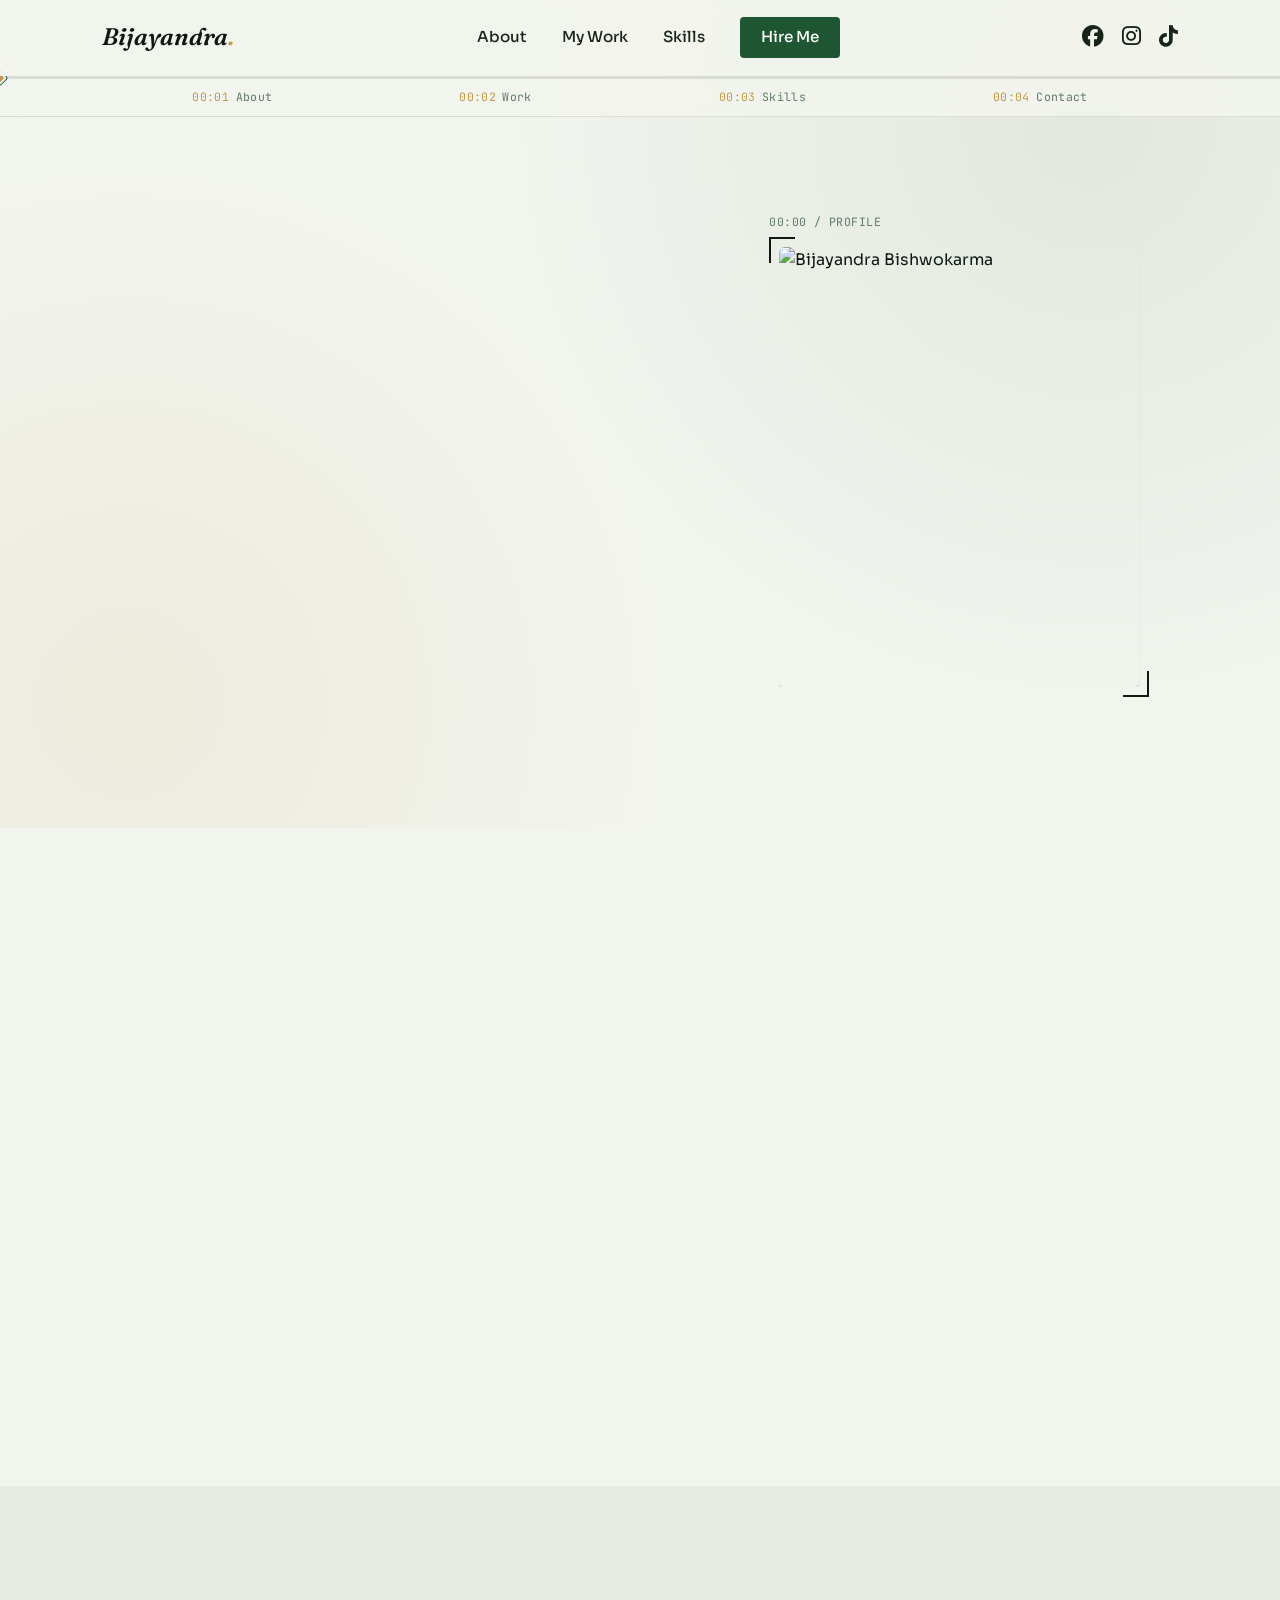
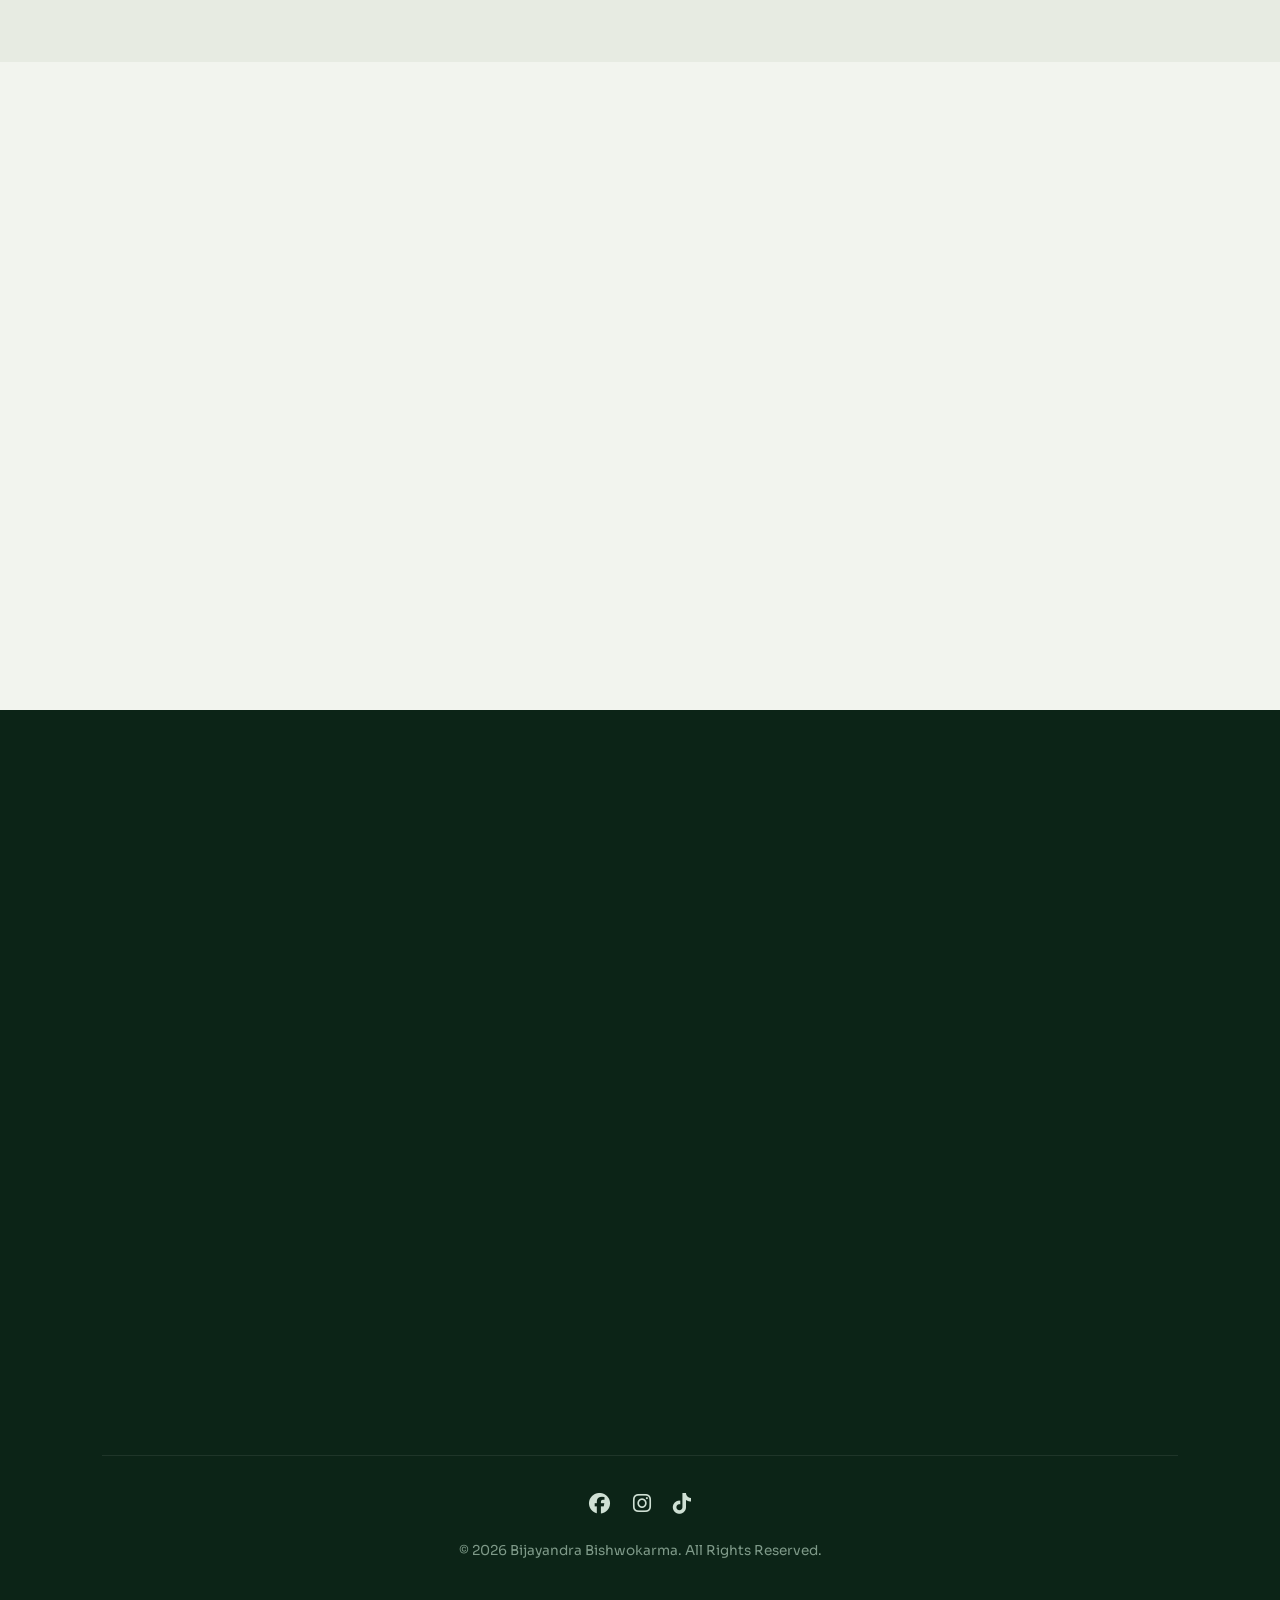
==== commit 22ccd9fc: "Update index.html" ====
--- a/index.html
+++ b/index.html
@@ -10,6 +10,8 @@
 <link href="https://fonts.googleapis.com/css2?family=Fraunces:ital,opsz,wght@0,9..144,400;0,9..144,600;1,9..144,500&family=Sora:wght@400;500;600;700&family=JetBrains+Mono:wght@400;500&display=swap" rel="stylesheet">
 <link rel="stylesheet" href="https://cdnjs.cloudflare.com/ajax/libs/font-awesome/6.4.0/css/all.min.css">
 <link rel="stylesheet" href="style.css">
+  <script src="script.js"></script>
+</body>
 </head>
 <body>
 
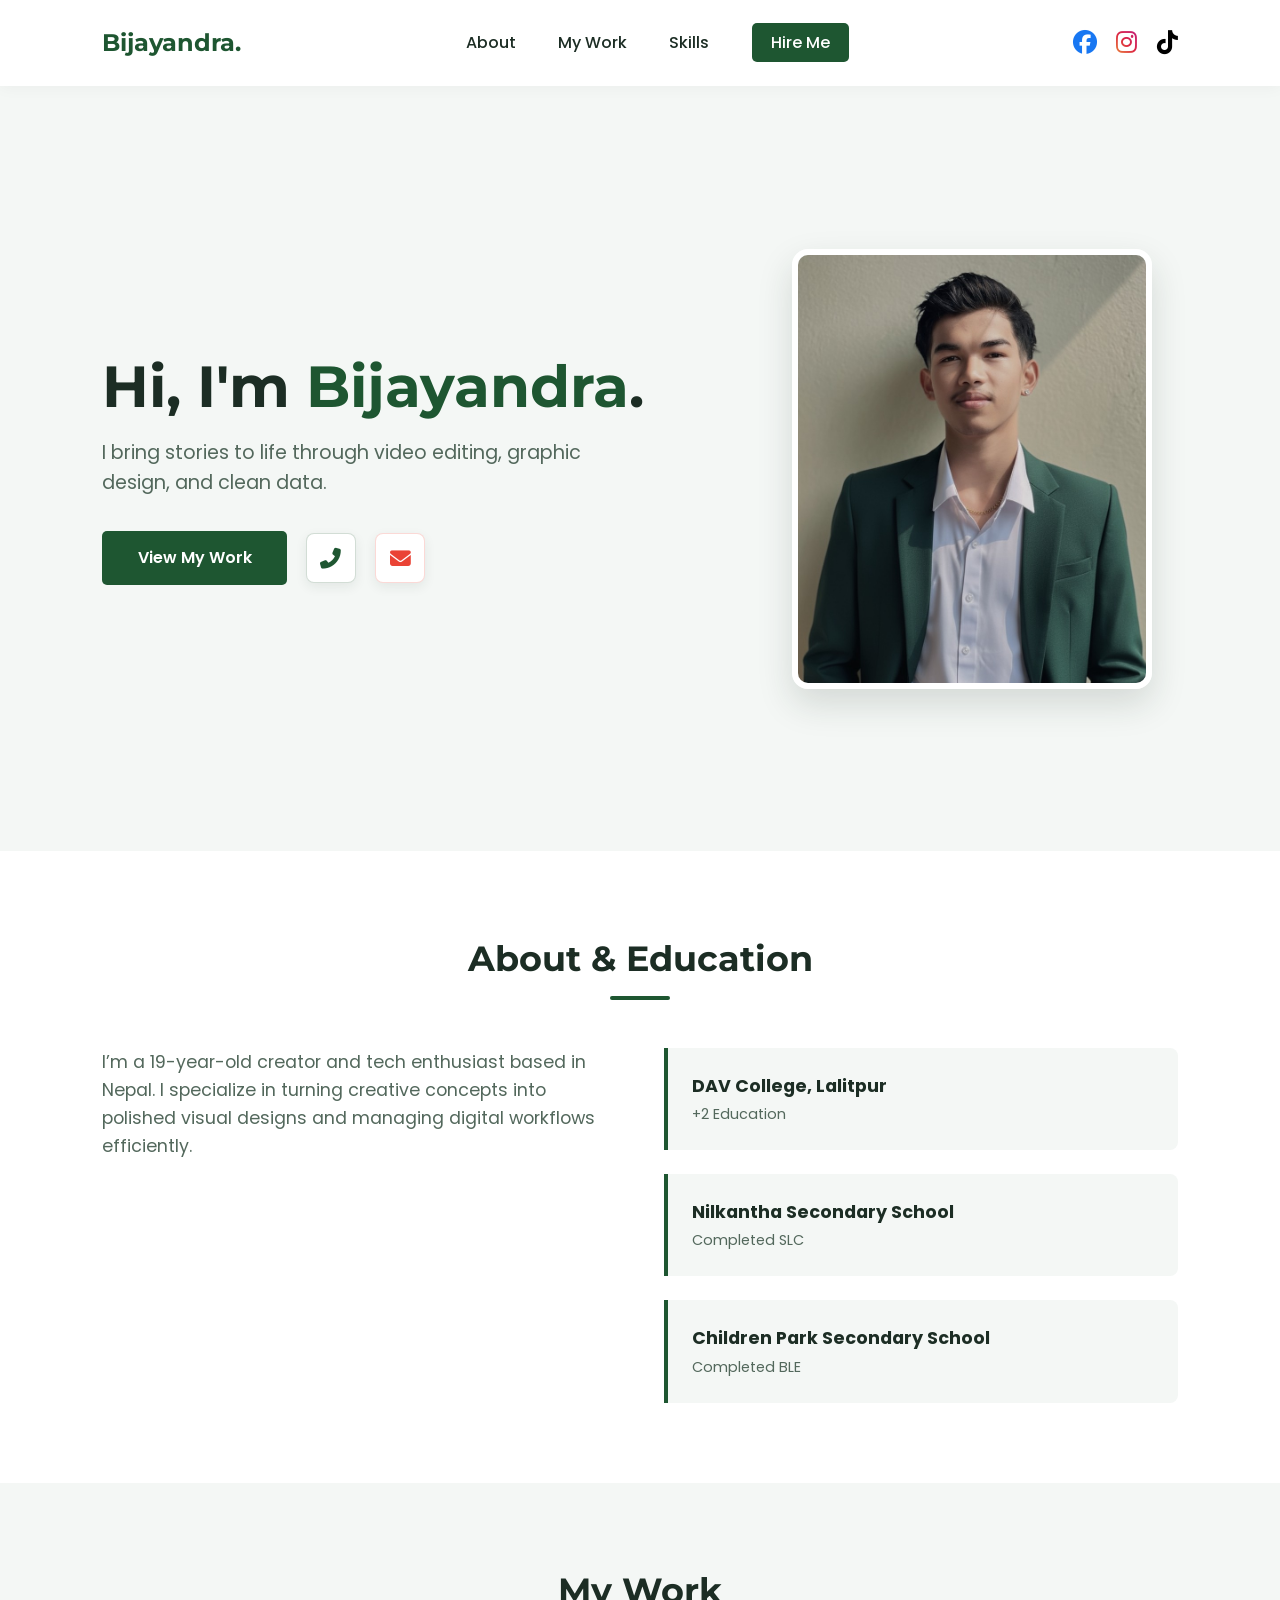
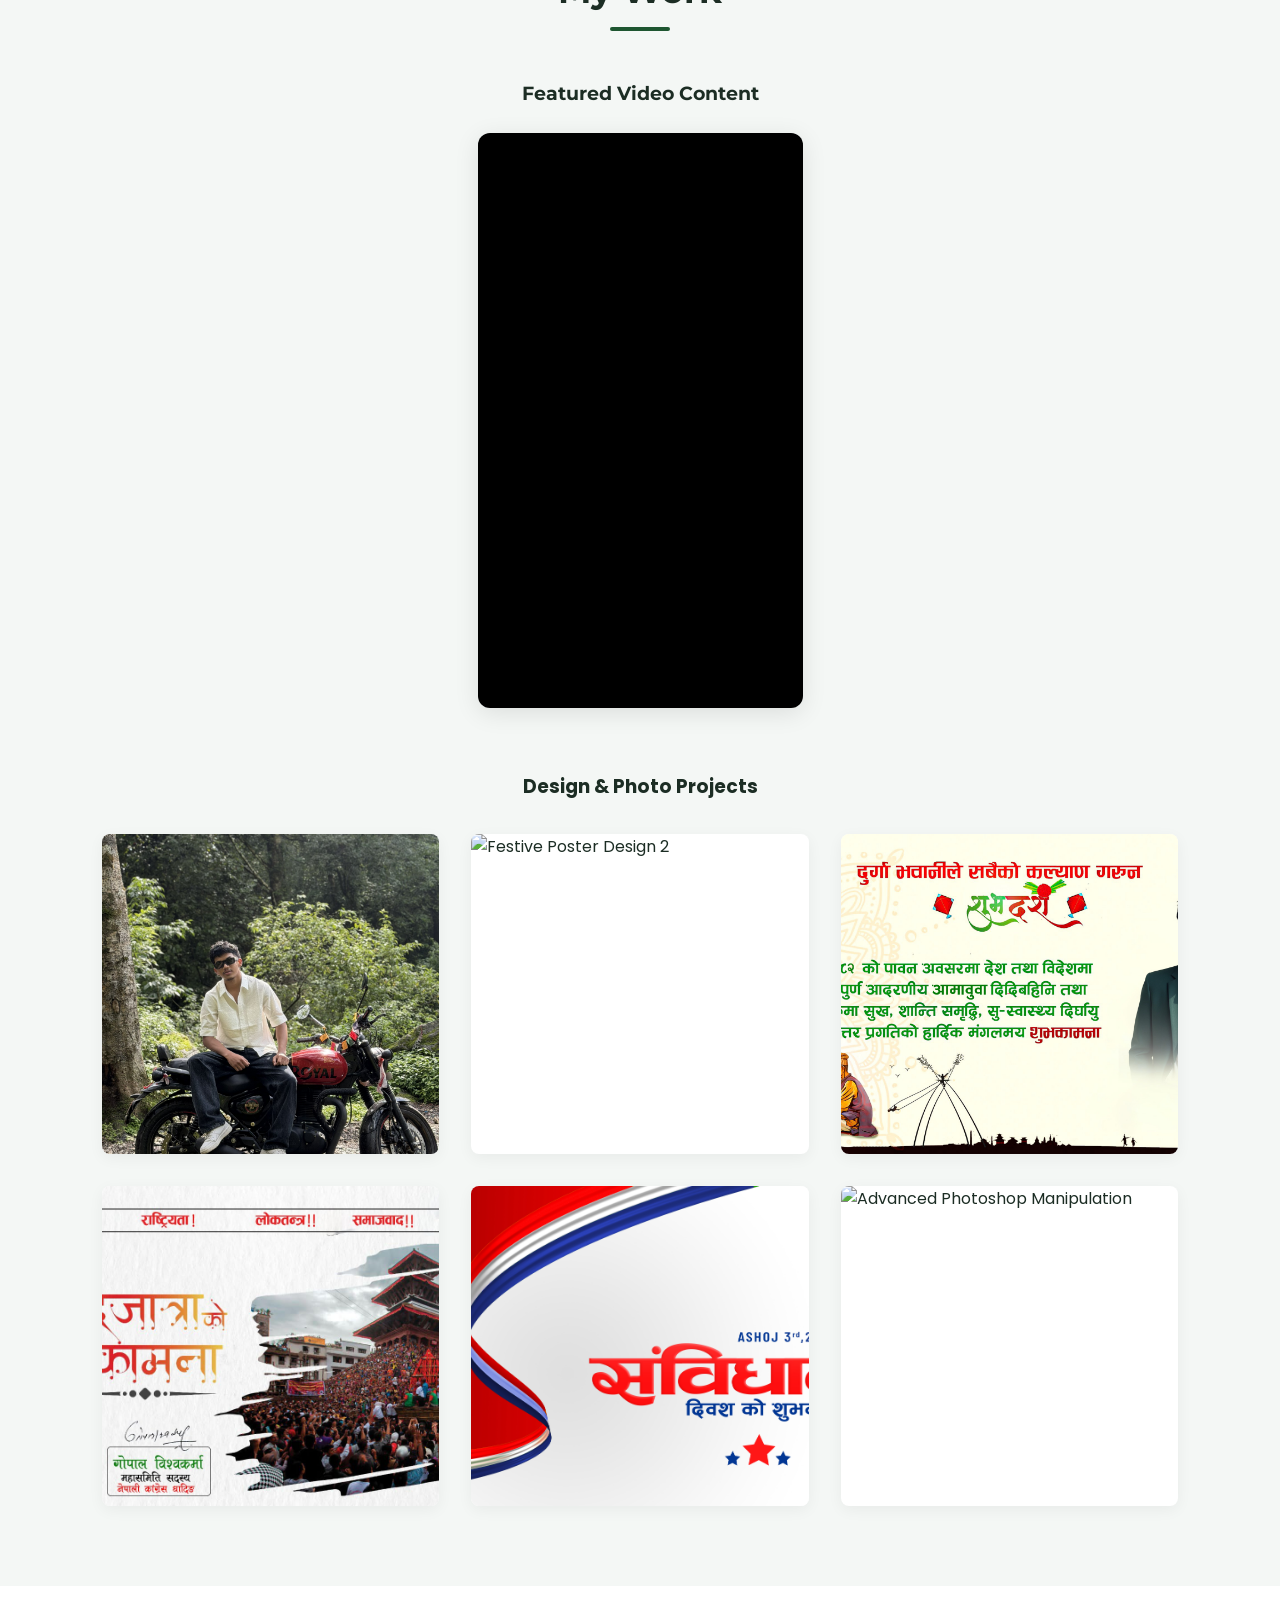
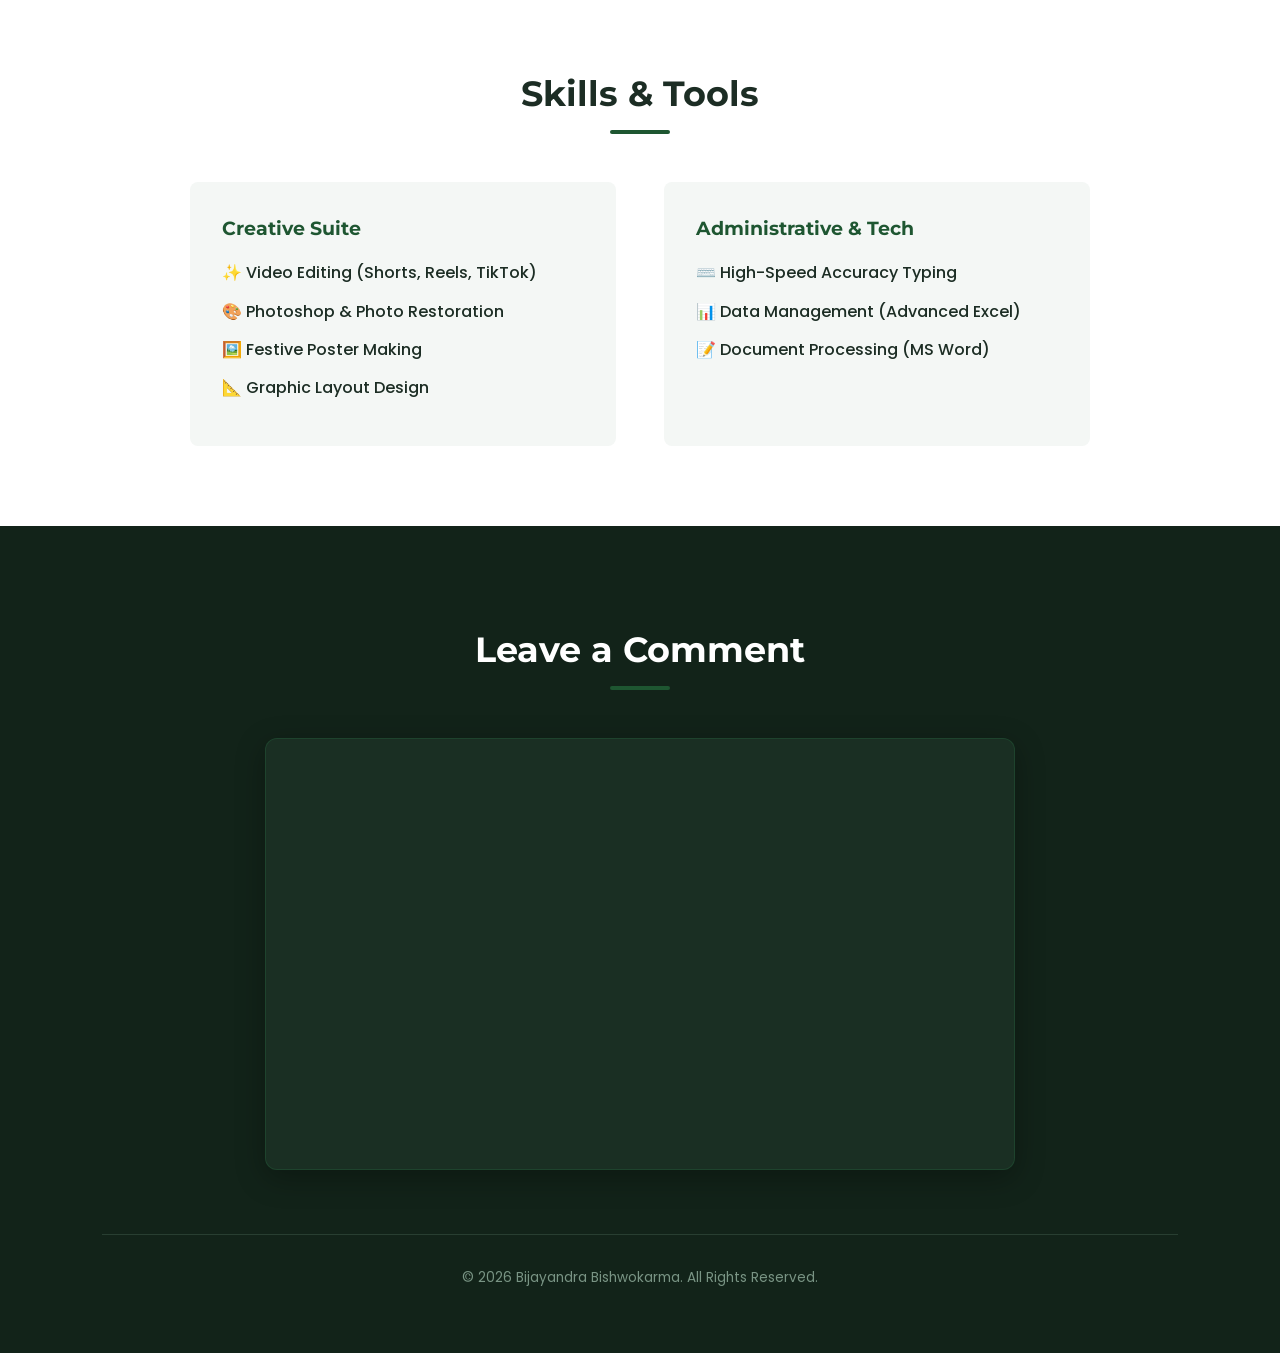
==== commit aa7a538e: "Rename index.html.html to index.html" ====
--- a/index.html
+++ b/index.html
@@ -1,209 +1,183 @@
-<!DOCTYPE html>
-<html lang="en">
-<head>
-<meta charset="UTF-8">
-<meta name="viewport" content="width=device-width, initial-scale=1.0">
-<title>Bijayandra Bishwokarma — Video Editor & Designer</title>
-<meta name="description" content="Portfolio of Bijayandra Bishwokarma — video editing, graphic design & data management.">
-<link rel="preconnect" href="https://fonts.googleapis.com">
-<link rel="preconnect" href="https://fonts.gstatic.com" crossorigin>
-<link href="https://fonts.googleapis.com/css2?family=Fraunces:ital,opsz,wght@0,9..144,400;0,9..144,600;1,9..144,500&family=Sora:wght@400;500;600;700&family=JetBrains+Mono:wght@400;500&display=swap" rel="stylesheet">
-<link rel="stylesheet" href="https://cdnjs.cloudflare.com/ajax/libs/font-awesome/6.4.0/css/all.min.css">
-<link rel="stylesheet" href="style.css">
-  <script src="script.js"></script>
-</body>
-</head>
-<body>
-
-<!-- Scroll progress "scrubber" -->
-<div class="scrubber" id="scrubber">
-  <div class="scrubber-track">
-    <div class="scrubber-fill" id="scrubberFill"></div>
-    <div class="scrubber-head" id="scrubberHead"></div>
-  </div>
-  <div class="scrubber-marks">
-    <a href="#about" class="mark" data-target="about"><span class="tc">00:01</span><span class="lb">About</span></a>
-    <a href="#portfolio" class="mark" data-target="portfolio"><span class="tc">00:02</span><span class="lb">Work</span></a>
-    <a href="#skills" class="mark" data-target="skills"><span class="tc">00:03</span><span class="lb">Skills</span></a>
-    <a href="#contact" class="mark" data-target="contact"><span class="tc">00:04</span><span class="lb">Contact</span></a>
-  </div>
-</div>
-
-<header id="siteHeader">
-  <div class="logo">Bijayandra<span class="dot">.</span></div>
-
-  <button class="menu-toggle" id="menuToggle" aria-label="Toggle menu" aria-expanded="false">
-    <span></span><span></span><span></span>
-  </button>
-
-  <nav id="mainNav">
-    <a href="#about">About</a>
-    <a href="#portfolio">My Work</a>
-    <a href="#skills">Skills</a>
-    <a href="#contact" class="btn-nav">Hire Me</a>
-  </nav>
-
-  <div class="top-socials">
-    <a href="https://www.facebook.com/bijayandra.bishwokarma" target="_blank" rel="noopener" class="icon-fb" aria-label="Facebook"><i class="fab fa-facebook"></i></a>
-    <a href="https://www.instagram.com/bijayandra_2/" target="_blank" rel="noopener" class="icon-insta" aria-label="Instagram"><i class="fab fa-instagram"></i></a>
-    <a href="https://www.tiktok.com/@bijayandra.x__" target="_blank" rel="noopener" class="icon-tt" aria-label="TikTok"><i class="fab fa-tiktok"></i></a>
-  </div>
-</header>
-
-<section class="hero">
-  <div class="hero-noise" aria-hidden="true"></div>
-  <div class="hero-content">
-    <p class="eyebrow reveal-line"><span class="rec-dot"></span>Kathmandu Valley, Nepal</p>
-    <h1 class="reveal-line">
-      <span class="line">Hi, I'm <em>Bijayandra</em>.</span>
-    </h1>
-    <p class="hero-sub reveal-line">Nineteen, and I cut, design and manage the things other people scroll past in half a second — trying to make them stop for one more.</p>
-
-    <div class="hero-actions reveal-line">
-      <a href="#portfolio" class="btn-primary">
-        <span>View My Work</span>
-        <i class="fas fa-arrow-down"></i>
-      </a>
-      <a href="tel:+9779840035249" class="btn-hero-icon icon-phone-hero" title="Call Me">
-        <i class="fas fa-phone-alt"></i>
-      </a>
-      <a href="mailto:bijayandra2@gmail.com" class="btn-hero-icon icon-gmail-hero" title="Email Me">
-        <i class="fas fa-envelope"></i>
-      </a>
-    </div>
-  </div>
-
-  <div class="hero-image">
-    <div class="frame-corner tl"></div>
-    <div class="frame-corner br"></div>
-    <span class="frame-tag">00:00 / PROFILE</span>
-    <img src="profile.jpg" alt="Bijayandra Bishwokarma">
-  </div>
-</section>
-
-<section id="about" class="about-section">
-  <div class="section-title reveal-up">
-    <span class="tc-label">00:01 — ABOUT</span>
-    <h2>Background &amp; Education</h2>
-  </div>
-  <div class="about-container">
-    <div class="bio reveal-up">
-      <p>I'm a creator and tech enthusiast based in Nepal. I specialise in turning creative concepts into polished visual designs, and in keeping the digital workflow behind them running cleanly — from raw footage to final export.</p>
-    </div>
-    <div class="education-grid">
-      <div class="edu-card reveal-up">
-        <span class="edu-mark">01</span>
-        <div>
-          <h3>DAV College, Lalitpur</h3>
-          <p class="duration">+2 Education</p>
-        </div>
-      </div>
-      <div class="edu-card reveal-up">
-        <span class="edu-mark">02</span>
-        <div>
-          <h3>Nilkantha Secondary School</h3>
-          <p class="duration">Completed SLC</p>
-        </div>
-      </div>
-      <div class="edu-card reveal-up">
-        <span class="edu-mark">03</span>
-        <div>
-          <h3>Children Park Secondary School</h3>
-          <p class="duration">Completed BLE</p>
-        </div>
-      </div>
-    </div>
-  </div>
-</section>
-
-<section id="portfolio" class="portfolio-section">
-  <div class="section-title reveal-up">
-    <span class="tc-label">00:02 — WORK</span>
-    <h2>My Work</h2>
-  </div>
-
-  <div class="tiktok-container reveal-up">
-    <h3>Featured Video Content</h3>
-    <div class="tiktok-wrapper">
-      <blockquote class="tiktok-embed"
-                  cite="https://www.tiktok.com/@bijayandra.x__/video/7660802922829057288"
-                  data-video-id="7660802922829057288">
-        <section></section>
-      </blockquote>
-    </div>
-  </div>
-
-  <h3 class="gallery-title reveal-up">Design &amp; Photo Projects</h3>
-  <div class="work-grid">
-    <div class="work-item reveal-up"><img src="hunterjpg.jpg" alt="Festive Poster Design 1"><span class="work-caption">Poster Design</span></div>
-    <div class="work-item reveal-up"><img src="book.jpg.png" alt="Festive Poster Design 2"><span class="work-caption">Poster Design</span></div>
-    <div class="work-item reveal-up"><img src="dashina.jpg" alt="Photoshop Photo Edit"><span class="work-caption">Photo Edit</span></div>
-    <div class="work-item reveal-up"><img src="gopal.jpg.jpg" alt="Graphic Design Project 1"><span class="work-caption">Graphic Design</span></div>
-    <div class="work-item reveal-up"><img src="cons.jpg" alt="Graphic Design Project 2"><span class="work-caption">Graphic Design</span></div>
-    <div class="work-item reveal-up"><img src="duke.jpg.jpg" alt="Advanced Photoshop Manipulation"><span class="work-caption">Photo Manipulation</span></div>
-  </div>
-</section>
-
-<div id="imageModal" class="modal">
-  <span class="close-modal">&times;</span>
-  <img class="modal-content" id="imgTarget" alt="Lightbox View">
-</div>
-
-<section id="skills" class="skills-section">
-  <div class="section-title reveal-up">
-    <span class="tc-label">00:03 — SKILLS</span>
-    <h2>Skills &amp; Tools</h2>
-  </div>
-  <div class="skills-grid">
-    <div class="skill-category reveal-up">
-      <h3><i class="fas fa-film"></i> Creative Suite</h3>
-      <ul>
-        <li>Video Editing <span>Shorts, Reels, TikTok</span></li>
-        <li>Photoshop <span>&amp; Photo Restoration</span></li>
-        <li>Festive Poster Making <span>Design</span></li>
-        <li>Graphic Layout Design <span>Design</span></li>
-      </ul>
-    </div>
-    <div class="skill-category reveal-up">
-      <h3><i class="fas fa-keyboard"></i> Administrative &amp; Tech</h3>
-      <ul>
-        <li>High-Speed Accuracy Typing <span>Admin</span></li>
-        <li>Data Management <span>Advanced Excel</span></li>
-        <li>Document Processing <span>MS Word</span></li>
-      </ul>
-    </div>
-  </div>
-</section>
-
-<section id="contact" class="contact-section">
-  <div class="section-title reveal-up">
-    <span class="tc-label">00:04 — CONTACT</span>
-    <h2>Leave a Comment</h2>
-  </div>
-
-  <div class="comment-box-wrapper reveal-up">
-    <div id="cusdis_thread"
-      data-host="https://cusdis.com"
-      data-app-id="3eb5d488-32ae-421f-889b-630625a8b1bf"
-      data-page-id="portfolio_homepage"
-      data-page-url="https://localhost.local"
-      data-page-title="Bijayandra Portfolio"
-      data-theme="dark">
-    </div>
-  </div>
-
-  <footer>
-    <div class="footer-socials">
-      <a href="https://www.facebook.com/bijayandra.bishwokarma" target="_blank" rel="noopener" aria-label="Facebook"><i class="fab fa-facebook"></i></a>
-      <a href="https://www.instagram.com/bijayandra_2/" target="_blank" rel="noopener" aria-label="Instagram"><i class="fab fa-instagram"></i></a>
-      <a href="https://www.tiktok.com/@bijayandra.x__" target="_blank" rel="noopener" aria-label="TikTok"><i class="fab fa-tiktok"></i></a>
-    </div>
-    <p class="copyright">&copy; 2026 Bijayandra Bishwokarma. All Rights Reserved.</p>
-  </footer>
-</section>
-
-<script async src="https://www.tiktok.com/embed.js"></script>
-<script async defer src="https://cusdis.com/js/cusdis.es.js"></script>
-<script src="script.js"></script>
-</body>
-</html>
+<!DOCTYPE html>
+<html lang="en">
+<head>
+    <meta charset="UTF-8">
+    <meta name="viewport" content="width=device-width, initial-scale=1.0">
+    <title>Bijayandra Bishwokarma | Portfolio</title>
+    <link rel="stylesheet" href="style.css">
+    <link href="https://fonts.googleapis.com/css2?family=Montserrat:wght@700&family=Poppins:wght@400;500;600&display=swap" rel="stylesheet">
+    <link rel="stylesheet" href="https://cdnjs.cloudflare.com/ajax/libs/font-awesome/6.4.0/css/all.min.css">
+</head>
+<body>
+
+    <header>
+        <div class="logo">Bijayandra.</div>
+        <nav>
+            <a href="#about">About</a>
+            <a href="#portfolio">My Work</a>
+            <a href="#skills">Skills</a>
+            <a href="#contact" class="btn-nav">Hire Me</a>
+        </nav>
+        <div class="top-socials">
+            <a href="https://www.facebook.com/bijayandra.bishwokarma" target="_blank" class="icon-fb"><i class="fab fa-facebook"></i></a>
+            <a href="https://www.instagram.com/bijayandra_2/" target="_blank" class="icon-insta"><i class="fab fa-instagram"></i></a>
+            <a href="https://www.tiktok.com/@bijayandra.x__" target="_blank" class="icon-tt"><i class="fab fa-tiktok"></i></a>
+        </div>
+    </header>
+
+    <section class="hero">
+        <div class="hero-content">
+            <h1>Hi, I'm <span class="highlight">Bijayandra</span>.</h1>
+            <p class="hero-sub">I bring stories to life through video editing, graphic design, and clean data.</p>
+            
+            <div class="hero-actions">
+                <a href="#portfolio" class="btn-primary">View My Work</a>
+                <a href="tel:+9779840035249" class="btn-hero-icon icon-phone-hero" title="Call Me">
+                    <i class="fas fa-phone-alt"></i>
+                </a>
+                <a href="mailto:bijayandra2@gmail.com" class="btn-hero-icon icon-gmail-hero" title="Email Me">
+                    <i class="fas fa-envelope"></i>
+                </a>
+            </div>
+        </div>
+        <div class="hero-image">
+            <img src="pp.jpg.jpg" alt="Bijayandra Bishwokarma">
+        </div>
+    </section>
+
+    <section id="about" class="about-section">
+        <div class="section-title">
+            <h2>About & Education</h2>
+            <div class="underline"></div>
+        </div>
+        <div class="about-container">
+            <div class="bio">
+                <p>I’m a 19-year-old creator and tech enthusiast based in Nepal. I specialize in turning creative concepts into polished visual designs and managing digital workflows efficiently.</p>
+            </div>
+            <div class="education-grid">
+                <div class="edu-card">
+                    <h3>DAV College, Lalitpur</h3>
+                    <p class="duration">+2 Education</p>
+                </div>
+                <div class="edu-card">
+                    <h3>Nilkantha Secondary School</h3>
+                    <p class="duration">Completed SLC</p>
+                </div>
+                <div class="edu-card">
+                    <h3>Children Park Secondary School</h3>
+                    <p class="duration">Completed BLE</p>
+                </div>
+            </div>
+        </div>
+    </section>
+
+    <section id="portfolio" class="portfolio-section">
+        <div class="section-title">
+            <h2>My Work</h2>
+            <div class="underline"></div>
+        </div>
+        
+        <div class="tiktok-container">
+            <h3>Featured Video Content</h3>
+            <div class="tiktok-wrapper">
+                <blockquote class="tiktok-embed" 
+                            cite="https://www.tiktok.com/@bijayandra.x__/video/7660802922829057288" 
+                            data-video-id="7660802922829057288">
+                    <section></section>
+                </blockquote>
+            </div>
+        </div>
+        
+        <h3 class="gallery-title">Design & Photo Projects</h3>
+        <div class="work-grid">
+            <div class="work-item"><img src="hunterjpg.jpg" alt="Festive Poster Design 1"></div>
+            <div class="work-item"><img src="book.jpg.png" alt="Festive Poster Design 2"></div>
+            <div class="work-item"><img src="dashina.jpg" alt="Photoshop Photo Edit"></div>
+            <div class="work-item"><img src="gopal.jpg.jpg" alt="Graphic Design Project 1"></div>
+            <div class="work-item"><img src="cons.jpg" alt="Graphic Design Project 2"></div>
+            <div class="work-item"><img src="duke.jpg.jpg" alt="Advanced Photoshop Manipulation"></div>
+        </div>
+    </section>
+
+    <div id="imageModal" class="modal">
+        <span class="close-modal">&times;</span>
+        <img class="modal-content" id="imgTarget" alt="Lightbox View">
+    </div>
+
+    <section id="skills" class="skills-section">
+        <div class="section-title">
+            <h2>Skills & Tools</h2>
+            <div class="underline"></div>
+        </div>
+        <div class="skills-grid">
+            <div class="skill-category">
+                <h3>Creative Suite</h3>
+                <ul>
+                    <li>✨ Video Editing (Shorts, Reels, TikTok)</li>
+                    <li>🎨 Photoshop & Photo Restoration</li>
+                    <li>🖼️ Festive Poster Making</li>
+                    <li>📐 Graphic Layout Design</li>
+                </ul>
+            </div>
+            <div class="skill-category">
+                <h3>Administrative & Tech</h3>
+                <ul>
+                    <li>⌨️ High-Speed Accuracy Typing</li>
+                    <li>📊 Data Management (Advanced Excel)</li>
+                    <li>📝 Document Processing (MS Word)</li>
+                </ul>
+            </div>
+        </div>
+    </section>
+
+    <!-- 5. Leave a Comment (Cusdis Live Integration) -->
+    <section id="contact" class="contact-section">
+        <div class="section-title">
+            <h2>Leave a Comment</h2>
+            <div class="underline"></div>
+        </div>
+        
+        <!-- Premium Box Container Wrapper for Cusdis Frame -->
+        <div class="comment-box-wrapper">
+            <div id="cusdis_thread"
+              data-host="https://cusdis.com"
+              data-app-id="3eb5d488-32ae-421f-889b-630625a8b1bf"
+              data-page-id="portfolio_homepage"
+              data-page-url="https://localhost.local"
+              data-page-title="Bijayandra Portfolio"
+              data-theme="dark">
+            </div>
+        </div>
+
+        <footer>
+            <p class="copyright">&copy; 2026 Bijayandra Bishwokarma. All Rights Reserved.</p>
+        </footer>
+    </section>
+
+    <!-- Script Implementations -->
+    <script async src="https://www.tiktok.com/embed.js"></script>
+    <script async defer src="https://cusdis.com/js/cusdis.es.js"></script>
+    <script>
+        const modal = document.getElementById("imageModal");
+        const modalImg = document.getElementById("imgTarget");
+        const closeModal = document.querySelector(".close-modal");
+
+        document.querySelectorAll('.work-item img').forEach(image => {
+            image.addEventListener('click', () => {
+                modal.classList.add('active');
+                modalImg.src = image.src;
+            });
+        });
+
+        closeModal.addEventListener('click', () => {
+            modal.classList.remove('active');
+        });
+
+        modal.addEventListener('click', (e) => {
+            if (e.target !== modalImg && e.target !== closeModal) {
+                modal.classList.remove('active');
+            }
+        });
+    </script>
+</body>
+</html>
--- a/style.css
+++ b/style.css
@@ -1,640 +1,479 @@
-/* ==========================================================================
-   Tokens — "Editor's Reel" theme
-   ========================================================================== */
-:root {
-  --paper: #f2f4ee;
-  --paper-dim: #e7ebe2;
-  --ink: #0e1912;
-  --ink-soft: #16241a;
-  --forest: #1e5631;
-  --forest-deep: #0c2417;
-  --moss: #5f7a67;
-  --brass: #c19a4b;
-  --brass-soft: #e4cfa0;
-  --line: rgba(14, 25, 18, 0.1);
-
-  --font-display: 'Fraunces', serif;
-  --font-body: 'Sora', sans-serif;
-  --font-mono: 'JetBrains Mono', monospace;
-
-  --ease: cubic-bezier(.16,.84,.44,1);
-  --nav-h: 76px;
-  --scrub-h: 46px;
-}
-
-* { margin: 0; padding: 0; box-sizing: border-box; }
-
-html { scroll-behavior: smooth; scroll-padding-top: calc(var(--nav-h) + var(--scrub-h) + 12px); }
-
-body {
-  font-family: var(--font-body);
-  color: var(--ink);
-  background-color: var(--paper);
-  line-height: 1.6;
-  overflow-x: hidden;
-}
-
-img { display: block; max-width: 100%; }
-
-h1, h2, h3 { font-family: var(--font-display); font-weight: 600; letter-spacing: -0.01em; }
-
-::selection { background: var(--brass-soft); color: var(--ink); }
-
-/* Focus visibility */
-a:focus-visible, button:focus-visible {
-  outline: 2px solid var(--brass);
-  outline-offset: 3px;
-}
-
-/* ==========================================================================
-   Scrubber — signature scroll-linked timeline
-   ========================================================================== */
-.scrubber {
-  position: fixed;
-  top: var(--nav-h);
-  left: 0;
-  width: 100%;
-  z-index: 99;
-  background: rgba(242, 244, 238, 0.9);
-  backdrop-filter: blur(10px);
-  border-bottom: 1px solid var(--line);
-}
-
-.scrubber-track {
-  position: relative;
-  height: 3px;
-  background: var(--line);
-}
-
-.scrubber-fill {
-  position: absolute;
-  top: 0; left: 0; height: 100%;
-  width: 0%;
-  background: linear-gradient(90deg, var(--forest), var(--brass));
-  transition: width 0.05s linear;
-}
-
-.scrubber-head {
-  position: absolute;
-  top: 50%;
-  left: 0%;
-  width: 10px; height: 10px;
-  background: var(--brass);
-  border: 2px solid var(--paper);
-  border-radius: 2px;
-  transform: translate(-50%, -50%) rotate(45deg);
-  box-shadow: 0 0 0 1px var(--forest);
-  transition: left 0.05s linear;
-}
-
-.scrubber-marks {
-  display: flex;
-  justify-content: space-between;
-  max-width: 1100px;
-  margin: 0 auto;
-  padding: 0.55rem 8% 0.6rem;
-}
-
-.mark {
-  display: flex;
-  align-items: baseline;
-  gap: 0.4rem;
-  text-decoration: none;
-  color: var(--moss);
-  font-family: var(--font-mono);
-  font-size: 0.72rem;
-  letter-spacing: 0.03em;
-  transition: color 0.25s var(--ease);
-}
-
-.mark .tc { color: var(--brass); }
-.mark:hover, .mark.active { color: var(--forest); }
-.mark.active .lb { text-decoration: underline; text-underline-offset: 3px; }
-
-/* ==========================================================================
-   Header
-   ========================================================================== */
-header {
-  display: flex;
-  justify-content: space-between;
-  align-items: center;
-  height: var(--nav-h);
-  padding: 0 8%;
-  background: rgba(242, 244, 238, 0.9);
-  backdrop-filter: blur(10px);
-  position: fixed;
-  top: 0; left: 0; width: 100%;
-  z-index: 100;
-  border-bottom: 1px solid transparent;
-  transition: border-color 0.3s var(--ease), box-shadow 0.3s var(--ease);
-}
-
-header.scrolled {
-  border-color: var(--line);
-  box-shadow: 0 8px 24px rgba(12, 36, 23, 0.06);
-}
-
-.logo {
-  font-family: var(--font-display);
-  font-style: italic;
-  font-size: 1.5rem;
-  font-weight: 600;
-  color: var(--ink);
-}
-.logo .dot { color: var(--brass); }
-
-nav { display: flex; align-items: center; }
-
-nav a {
-  text-decoration: none;
-  color: var(--ink-soft);
-  margin: 0 1.1rem;
-  font-weight: 500;
-  font-size: 0.95rem;
-  position: relative;
-  transition: color 0.3s;
-}
-
-nav a:not(.btn-nav)::after {
-  content: '';
-  position: absolute;
-  left: 0; bottom: -4px;
-  width: 0; height: 2px;
-  background: var(--forest);
-  transition: width 0.3s var(--ease);
-}
-nav a:not(.btn-nav):hover::after { width: 100%; }
-nav a:hover { color: var(--forest); }
-
-.btn-nav {
-  background: var(--forest);
-  color: white !important;
-  padding: 0.55rem 1.3rem;
-  border-radius: 4px;
-  transition: background 0.25s, transform 0.25s;
-}
-.btn-nav:hover { background: var(--forest-deep); transform: translateY(-2px); }
-
-.top-socials { display: flex; gap: 1.1rem; align-items: center; }
-.top-socials a { font-size: 1.35rem; transition: transform 0.25s var(--ease); color: var(--ink-soft); }
-.top-socials a:hover { transform: translateY(-3px); }
-.icon-fb:hover { color: #1877F2; }
-.icon-insta:hover {
-  background: linear-gradient(45deg, #f09433, #e6683c, #dc2743, #cc2366, #bc1888);
-  -webkit-background-clip: text; -webkit-text-fill-color: transparent;
-}
-.icon-tt:hover { color: #000; }
-
-.menu-toggle {
-  display: none;
-  flex-direction: column;
-  gap: 5px;
-  background: none; border: none; cursor: pointer;
-  padding: 8px;
-}
-.menu-toggle span {
-  width: 24px; height: 2px; background: var(--ink);
-  transition: transform 0.3s var(--ease), opacity 0.3s;
-}
-.menu-toggle.open span:nth-child(1) { transform: translateY(7px) rotate(45deg); }
-.menu-toggle.open span:nth-child(2) { opacity: 0; }
-.menu-toggle.open span:nth-child(3) { transform: translateY(-7px) rotate(-45deg); }
-
-/* ==========================================================================
-   Hero
-   ========================================================================== */
-.hero {
-  position: relative;
-  display: flex;
-  align-items: center;
-  justify-content: space-between;
-  gap: 3rem;
-  padding: calc(var(--nav-h) + var(--scrub-h) + 4rem) 8% 5rem;
-  min-height: 92vh;
-  background: var(--paper);
-  overflow: hidden;
-}
-
-.hero-noise {
-  position: absolute; inset: 0;
-  background:
-    radial-gradient(circle at 85% 15%, rgba(30,86,49,0.08), transparent 45%),
-    radial-gradient(circle at 10% 85%, rgba(193,154,75,0.10), transparent 40%);
-  pointer-events: none;
-}
-
-.hero-content { flex: 1.15; position: relative; z-index: 1; }
-
-.eyebrow {
-  display: inline-flex; align-items: center; gap: 0.5rem;
-  font-family: var(--font-mono);
-  font-size: 0.8rem;
-  color: var(--moss);
-  letter-spacing: 0.04em;
-  margin-bottom: 1.4rem;
-}
-
-.rec-dot {
-  width: 7px; height: 7px; border-radius: 50%;
-  background: #d64b4b;
-  box-shadow: 0 0 0 0 rgba(214,75,75,0.5);
-  animation: pulse 2s infinite;
-}
-@keyframes pulse {
-  0% { box-shadow: 0 0 0 0 rgba(214,75,75,0.45); }
-  70% { box-shadow: 0 0 0 7px rgba(214,75,75,0); }
-  100% { box-shadow: 0 0 0 0 rgba(214,75,75,0); }
-}
-
-.hero-content h1 {
-  font-size: clamp(2.6rem, 5vw, 4.2rem);
-  line-height: 1.08;
-  margin-bottom: 1.3rem;
-}
-.hero-content h1 em { font-style: italic; color: var(--forest); }
-
-.hero-sub {
-  font-size: 1.15rem;
-  color: var(--moss);
-  margin-bottom: 2.2rem;
-  max-width: 500px;
-}
-
-.hero-actions { display: flex; align-items: center; gap: 1.1rem; flex-wrap: wrap; }
-
-.btn-primary {
-  display: inline-flex; align-items: center; gap: 0.6rem;
-  background: var(--forest);
-  color: white;
-  padding: 0.95rem 1.9rem;
-  border: none; border-radius: 4px;
-  text-decoration: none;
-  font-weight: 600;
-  font-size: 0.98rem;
-  cursor: pointer;
-  transition: background 0.3s, transform 0.25s var(--ease);
-}
-.btn-primary i { transition: transform 0.3s var(--ease); font-size: 0.85rem; }
-.btn-primary:hover { background: var(--forest-deep); transform: translateY(-3px); }
-.btn-primary:hover i { transform: translateY(3px); }
-
-.btn-hero-icon {
-  display: flex; align-items: center; justify-content: center;
-  width: 50px; height: 50px;
-  border-radius: 8px;
-  background: #fff;
-  font-size: 1.25rem;
-  text-decoration: none;
-  box-shadow: 0 4px 14px rgba(14,25,18,0.08);
-  transition: transform 0.25s var(--ease), background-color 0.25s, color 0.25s;
-}
-.icon-phone-hero { color: var(--forest); border: 1px solid rgba(30,86,49,0.18); }
-.icon-gmail-hero { color: #EA4335; border: 1px solid rgba(234,67,53,0.18); }
-.btn-hero-icon:hover { transform: translateY(-3px); }
-.icon-phone-hero:hover { background: var(--forest); color: #fff; }
-.icon-gmail-hero:hover { background: #EA4335; color: #fff; }
-
-.hero-image {
-  position: relative;
-  flex: 0.85;
-  display: flex; justify-content: center;
-}
-
-.hero-image img {
-  width: 360px; height: 440px;
-  object-fit: cover;
-  border-radius: 6px;
-  box-shadow: 0 25px 60px rgba(12,36,23,0.2);
-  clip-path: inset(0 0 0 0);
-  animation: wipe-in 1.1s var(--ease) both;
-  animation-delay: 0.15s;
-}
-
-@keyframes wipe-in {
-  from { clip-path: inset(0 100% 0 0); }
-  to { clip-path: inset(0 0 0 0); }
-}
-
-.frame-corner { position: absolute; width: 26px; height: 26px; border-color: var(--brass); z-index: 2; }
-.frame-corner.tl { top: -10px; left: calc(50% - 190px); border-top: 2px solid; border-left: 2px solid; }
-.frame-corner.br { bottom: -10px; right: calc(50% - 190px); border-bottom: 2px solid; border-right: 2px solid; }
-
-.frame-tag {
-  position: absolute; top: -34px; left: calc(50% - 190px);
-  font-family: var(--font-mono);
-  font-size: 0.72rem;
-  color: var(--moss);
-  letter-spacing: 0.04em;
-}
-
-/* ==========================================================================
-   Reveal animations (scroll-triggered)
-   ========================================================================== */
-.reveal-line, .reveal-up {
-  opacity: 0;
-  transform: translateY(22px);
-  transition: opacity 0.7s var(--ease), transform 0.7s var(--ease);
-}
-.reveal-line.in, .reveal-up.in { opacity: 1; transform: translateY(0); }
-
-.hero .reveal-line { transition-delay: 0.05s; }
-.hero .reveal-line:nth-child(1) { transition-delay: 0.05s; }
-.hero-content .eyebrow.reveal-line.in,
-.hero-content h1.reveal-line.in,
-.hero-content .hero-sub.reveal-line.in,
-.hero-content .hero-actions.reveal-line.in { opacity: 1; transform: translateY(0); }
-
-/* stagger children of grids */
-.education-grid .edu-card:nth-child(1) { transition-delay: 0.05s; }
-.education-grid .edu-card:nth-child(2) { transition-delay: 0.15s; }
-.education-grid .edu-card:nth-child(3) { transition-delay: 0.25s; }
-
-.work-grid .work-item:nth-child(1) { transition-delay: 0.02s; }
-.work-grid .work-item:nth-child(2) { transition-delay: 0.08s; }
-.work-grid .work-item:nth-child(3) { transition-delay: 0.14s; }
-.work-grid .work-item:nth-child(4) { transition-delay: 0.20s; }
-.work-grid .work-item:nth-child(5) { transition-delay: 0.26s; }
-.work-grid .work-item:nth-child(6) { transition-delay: 0.32s; }
-
-/* ==========================================================================
-   Section title utility
-   ========================================================================== */
-.section-title { text-align: center; margin-bottom: 3.2rem; }
-
-.tc-label {
-  display: inline-block;
-  font-family: var(--font-mono);
-  font-size: 0.78rem;
-  color: var(--brass);
-  letter-spacing: 0.08em;
-  margin-bottom: 0.7rem;
-}
-
-.section-title h2 { font-size: clamp(1.9rem, 3vw, 2.4rem); }
-
-/* ==========================================================================
-   About
-   ========================================================================== */
-.about-section { padding: 6rem 8%; }
-
-.about-container {
-  display: grid;
-  grid-template-columns: 1fr 1fr;
-  gap: 3.5rem;
-  align-items: start;
-}
-
-.bio p { font-size: 1.12rem; color: var(--moss); }
-
-.education-grid { display: flex; flex-direction: column; gap: 1.2rem; }
-
-.edu-card {
-  display: flex; align-items: center; gap: 1.2rem;
-  background: #fff;
-  padding: 1.3rem 1.5rem;
-  border-radius: 6px;
-  border-left: 3px solid var(--forest);
-  box-shadow: 0 4px 18px rgba(14,25,18,0.04);
-  transition: transform 0.3s var(--ease), box-shadow 0.3s var(--ease);
-}
-.edu-card:hover { transform: translateX(6px); box-shadow: 0 8px 24px rgba(14,25,18,0.08); }
-
-.edu-mark {
-  font-family: var(--font-mono);
-  font-size: 0.85rem;
-  color: var(--brass);
-  border: 1px solid var(--brass-soft);
-  border-radius: 50%;
-  width: 30px; height: 30px;
-  display: flex; align-items: center; justify-content: center;
-  flex-shrink: 0;
-}
-
-.edu-card h3 { font-size: 1.05rem; margin-bottom: 0.15rem; font-family: var(--font-body); font-weight: 600; }
-.duration { color: var(--moss); font-size: 0.88rem; }
-
-/* ==========================================================================
-   Portfolio
-   ========================================================================== */
-.portfolio-section { padding: 6rem 8%; background: var(--paper-dim); }
-
-.tiktok-container { max-width: 325px; margin: 0 auto 4.5rem; text-align: center; }
-.tiktok-container h3 { margin-bottom: 1.5rem; font-family: var(--font-display); color: var(--ink); font-size: 1.2rem; }
-
-.tiktok-wrapper {
-  width: 100%; height: 575px;
-  border-radius: 10px;
-  overflow: hidden;
-  box-shadow: 0 12px 40px rgba(14,25,18,0.14);
-  background: #000;
-  position: relative;
-}
-.tiktok-wrapper iframe, .tiktok-wrapper .tiktok-embed {
-  position: absolute;
-  width: 100% !important; height: 760px !important;
-  top: -65px !important; left: 0 !important;
-  margin: 0 !important; border: none !important;
-}
-
-.gallery-title { text-align: center; margin: 0 0 2.2rem; font-size: 1.2rem; }
-
-.work-grid {
-  display: grid;
-  grid-template-columns: repeat(auto-fit, minmax(280px, 1fr));
-  gap: 1.8rem;
-}
-
-.work-item {
-  position: relative;
-  background: var(--ink);
-  border-radius: 6px;
-  overflow: hidden;
-  height: 320px;
-  cursor: pointer;
-  transition: transform 0.4s var(--ease), box-shadow 0.4s var(--ease);
-  box-shadow: 0 4px 18px rgba(14,25,18,0.08);
-}
-.work-item:hover { transform: translateY(-7px); box-shadow: 0 18px 34px rgba(14,25,18,0.18); }
-
-.work-item img {
-  width: 100%; height: 100%; object-fit: cover;
-  transition: transform 0.5s var(--ease), opacity 0.4s;
-}
-.work-item:hover img { transform: scale(1.08); opacity: 0.75; }
-
-.work-caption {
-  position: absolute; left: 0; right: 0; bottom: 0;
-  padding: 1rem 1.2rem;
-  font-family: var(--font-mono);
-  font-size: 0.78rem;
-  letter-spacing: 0.03em;
-  color: #fff;
-  background: linear-gradient(0deg, rgba(12,36,23,0.85), transparent);
-  transform: translateY(100%);
-  transition: transform 0.4s var(--ease);
-}
-.work-item:hover .work-caption { transform: translateY(0); }
-
-/* ==========================================================================
-   Skills
-   ========================================================================== */
-.skills-section { padding: 6rem 8%; }
-
-.skills-grid {
-  display: grid; grid-template-columns: 1fr 1fr;
-  gap: 2.5rem; max-width: 900px; margin: 0 auto;
-}
-
-.skill-category {
-  background: #fff;
-  padding: 2.2rem;
-  border-radius: 8px;
-  box-shadow: 0 4px 20px rgba(14,25,18,0.05);
-  transition: transform 0.35s var(--ease), box-shadow 0.35s var(--ease);
-}
-.skill-category:hover { transform: translateY(-5px); box-shadow: 0 16px 34px rgba(14,25,18,0.1); }
-
-.skill-category h3 {
-  display: flex; align-items: center; gap: 0.6rem;
-  margin-bottom: 1.3rem;
-  color: var(--forest);
-  font-size: 1.1rem;
-}
-.skill-category h3 i { color: var(--brass); font-size: 0.95rem; }
-
-.skill-category ul { list-style: none; }
-
-.skill-category li {
-  display: flex; justify-content: space-between; align-items: baseline;
-  padding: 0.65rem 0;
-  border-bottom: 1px dashed var(--line);
-  font-weight: 500;
-}
-.skill-category li:last-child { border-bottom: none; }
-.skill-category li span {
-  font-family: var(--font-mono);
-  font-size: 0.72rem;
-  color: var(--moss);
-  font-weight: 400;
-  text-align: right;
-}
-
-/* ==========================================================================
-   Modal / Lightbox
-   ========================================================================== */
-.modal {
-  position: fixed; inset: 0;
-  background: rgba(12, 24, 17, 0.96);
-  display: flex; justify-content: center; align-items: center;
-  z-index: 1000;
-  opacity: 0; pointer-events: none;
-  transition: opacity 0.35s var(--ease);
-}
-.modal.active { opacity: 1; pointer-events: auto; }
-
-.modal-content {
-  max-width: 85%; max-height: 85vh;
-  border-radius: 6px;
-  box-shadow: 0 20px 60px rgba(0,0,0,0.5);
-  transform: scale(0.92);
-  transition: transform 0.35s var(--ease);
-}
-.modal.active .modal-content { transform: scale(1); }
-
-.close-modal {
-  position: absolute; top: 28px; right: 38px;
-  color: #fff; font-size: 2.6rem; font-weight: 300;
-  cursor: pointer; transition: color 0.25s, transform 0.25s;
-  user-select: none;
-}
-.close-modal:hover { color: var(--brass); transform: rotate(90deg); }
-
-/* ==========================================================================
-   Contact
-   ========================================================================== */
-.contact-section {
-  padding: 6.5rem 8% 3rem;
-  background: var(--forest-deep);
-  color: #fff;
-  text-align: center;
-}
-.contact-section .tc-label { color: var(--brass-soft); }
-.contact-section h2 { color: #fff; }
-
-.comment-box-wrapper {
-  max-width: 750px;
-  margin: 2.5rem auto 4rem;
-  background: #14301f;
-  padding: 2.4rem;
-  border-radius: 10px;
-  box-shadow: 0 10px 34px rgba(0,0,0,0.28);
-  border: 1px solid rgba(193,154,75,0.14);
-  text-align: left;
-  overflow: hidden;
-}
-
-#cusdis_thread { width: 100% !important; min-height: 350px; }
-#cusdis_thread iframe { width: 100% !important; min-height: 350px !important; border: none !important; overflow: hidden !important; }
-
-footer { border-top: 1px solid rgba(255,255,255,0.08); padding-top: 2rem; margin-top: 1rem; }
-
-.footer-socials { display: flex; justify-content: center; gap: 1.4rem; margin-bottom: 1.2rem; }
-.footer-socials a { color: #cfe0d4; font-size: 1.3rem; transition: color 0.25s, transform 0.25s var(--ease); }
-.footer-socials a:hover { color: var(--brass); transform: translateY(-3px); }
-
-.copyright { font-size: 0.85rem; color: #7f9a89; }
-
-/* ==========================================================================
-   Reduced motion
-   ========================================================================== */
-@media (prefers-reduced-motion: reduce) {
-  html { scroll-behavior: auto; }
-  * { animation-duration: 0.01ms !important; animation-iteration-count: 1 !important; transition-duration: 0.01ms !important; }
-  .reveal-line, .reveal-up { opacity: 1; transform: none; }
-}
-
-/* ==========================================================================
-   Mobile
-   ========================================================================== */
-@media (max-width: 968px) {
-  :root { --nav-h: 68px; }
-
-  .menu-toggle { display: flex; }
-
-  nav {
-    position: fixed;
-    top: var(--nav-h); left: 0; width: 100%;
-    background: var(--paper);
-    flex-direction: column;
-    align-items: flex-start;
-    padding: 1.5rem 8%;
-    gap: 0.4rem;
-    border-bottom: 1px solid var(--line);
-    transform: translateY(-130%);
-    transition: transform 0.35s var(--ease);
-    z-index: 99;
-  }
-  nav.open { transform: translateY(0); }
-  nav a { margin: 0.5rem 0; width: 100%; }
-  nav a.btn-nav { width: fit-content; margin-top: 0.5rem; }
-
-  .top-socials { display: none; }
-
-  .scrubber-marks .lb { display: none; }
-  .scrubber-marks { padding: 0.5rem 6%; }
-
-  .hero { flex-direction: column-reverse; text-align: center; gap: 2.5rem; padding-top: calc(var(--nav-h) + var(--scrub-h) + 2.5rem); }
-  .hero-content { padding-right: 0; }
-  .hero-sub { margin-left: auto; margin-right: auto; }
-  .hero-actions { justify-content: center; }
-  .hero-image img { width: 260px; height: 320px; }
-  .frame-corner.tl { left: calc(50% - 135px); }
-  .frame-corner.br { right: calc(50% - 135px); }
-  .frame-tag { left: calc(50% - 135px); }
-
-  .about-container, .skills-grid { grid-template-columns: 1fr; gap: 2rem; }
-
-  .close-modal { top: 16px; right: 26px; font-size: 2.2rem; }
-
-  .comment-box-wrapper { padding: 1.5rem; margin: 1.5rem 0.5rem 3rem; }
-}
+/* --- Premium Emerald Theme Setup --- */
+:root {
+    --bg-primary: #ffffff;
+    --bg-secondary: #f4f7f5;
+    --text-main: #1c2d24;
+    --text-muted: #53685c;
+    --accent: #1e5631;
+    --accent-hover: #143d22;
+    --accent-light: #e8f4ec;
+}
+
+* {
+    margin: 0;
+    padding: 0;
+    box-sizing: border-box;
+    scroll-behavior: smooth;
+}
+
+body {
+    font-family: 'Poppins', sans-serif;
+    color: var(--text-main);
+    background-color: var(--bg-primary);
+    line-height: 1.6;
+}
+
+/* --- Section Formatting Utilities --- */
+.section-title {
+    text-align: center;
+    margin-bottom: 3rem;
+}
+
+.section-title h2 {
+    font-family: 'Montserrat', sans-serif;
+    font-size: 2.2rem;
+}
+
+.underline {
+    width: 60px;
+    height: 4px;
+    background-color: var(--accent);
+    margin: 0.5rem auto 0;
+    border-radius: 2px;
+}
+
+/* --- Navigation Header --- */
+header {
+    display: flex;
+    justify-content: space-between;
+    align-items: center;
+    padding: 1.5rem 8%;
+    background: rgba(255, 255, 255, 0.98);
+    position: sticky;
+    top: 0;
+    z-index: 100;
+    box-shadow: 0 2px 15px rgba(0,0,0,0.04);
+}
+
+.logo {
+    font-family: 'Montserrat', sans-serif;
+    font-size: 1.5rem;
+    font-weight: bold;
+    color: var(--accent);
+}
+
+nav a {
+    text-decoration: none;
+    color: var(--text-main);
+    margin: 0 1.2rem;
+    font-weight: 500;
+    transition: color 0.3s;
+}
+
+nav a:hover {
+    color: var(--accent);
+}
+
+.btn-nav {
+    background: var(--accent);
+    color: white !important;
+    padding: 0.5rem 1.2rem;
+    border-radius: 5px;
+}
+
+.btn-nav:hover {
+    background: var(--accent-hover);
+}
+
+.top-socials {
+    display: flex;
+    gap: 1.2rem;
+    align-items: center;
+}
+
+.top-socials a {
+    font-size: 1.5rem;
+    transition: transform 0.2s ease, opacity 0.2s;
+}
+
+.top-socials a:hover {
+    transform: scale(1.15);
+}
+
+.icon-fb { color: #1877F2; }
+.icon-insta {
+    background: -webkit-linear-gradient(45deg, #f09433 0%, #e6683c 25%, #dc2743 50%, #cc2366 75%, #bc1888 100%);
+    -webkit-background-clip: text;
+    -webkit-text-fill-color: transparent;
+}
+.icon-tt { color: #000000; }
+
+/* --- Hero Layout Match --- */
+.hero {
+    display: flex;
+    align-items: center;
+    justify-content: space-between;
+    padding: 5rem 8%;
+    background-color: var(--bg-secondary);
+    min-height: 85vh;
+}
+
+.hero-content {
+    flex: 1.2;
+    padding-right: 3rem;
+}
+
+.hero-content h1 {
+    font-family: 'Montserrat', sans-serif;
+    font-size: 3.6rem;
+    margin-bottom: 1rem;
+    line-height: 1.2;
+}
+
+.highlight {
+    color: var(--accent);
+}
+
+.hero-sub {
+    font-size: 1.2rem;
+    color: var(--text-muted);
+    margin-bottom: 2rem;
+    max-width: 520px;
+}
+
+.btn-primary {
+    display: inline-block;
+    background: var(--accent);
+    color: white;
+    padding: 0.9rem 2.2rem;
+    border: none;
+    border-radius: 5px;
+    text-decoration: none;
+    font-weight: 600;
+    cursor: pointer;
+    transition: background 0.3s, transform 0.2s;
+}
+
+.btn-primary:hover {
+    background: var(--accent-hover);
+    transform: translateY(-2px);
+}
+
+.hero-image {
+    flex: 0.8;
+    display: flex;
+    justify-content: center;
+}
+
+.hero-image img {
+    width: 360px;
+    height: 440px;
+    object-fit: cover;
+    border-radius: 16px;
+    border: 6px solid white;
+    box-shadow: 0 15px 35px rgba(28, 45, 36, 0.15);
+}
+
+/* --- About Section --- */
+.about-section {
+    padding: 5rem 8%;
+}
+
+.about-container {
+    display: grid;
+    grid-template-columns: 1fr 1fr;
+    gap: 3rem;
+}
+
+.bio p {
+    font-size: 1.1rem;
+    color: var(--text-muted);
+}
+
+.education-grid {
+    display: flex;
+    flex-direction: column;
+    gap: 1.5rem;
+}
+
+.edu-card {
+    background: var(--bg-secondary);
+    padding: 1.5rem;
+    border-left: 4px solid var(--accent);
+    border-radius: 0 8px 8px 0;
+}
+
+.edu-card h3 {
+    font-size: 1.1rem;
+    margin-bottom: 0.2rem;
+}
+
+.duration {
+    color: var(--text-muted);
+    font-size: 0.9rem;
+}
+
+/* --- Single Unified 'My Work' Section --- */
+.portfolio-section {
+    padding: 5rem 8%;
+    background-color: var(--bg-secondary);
+}
+
+.tiktok-container {
+    max-width: 325px;
+    margin: 0 auto 4rem;
+    text-align: center;
+}
+
+.tiktok-container h3 {
+    margin-bottom: 1.5rem;
+    font-family: 'Montserrat', sans-serif;
+    color: var(--text-main);
+}
+
+.tiktok-wrapper {
+    width: 100%;
+    height: 575px;
+    border-radius: 12px;
+    overflow: hidden;
+    box-shadow: 0 5px 25px rgba(0,0,0,0.1);
+    background: #000000;
+    position: relative;
+}
+
+.tiktok-wrapper iframe, 
+.tiktok-wrapper .tiktok-embed {
+    position: absolute;
+    width: 100% !important;
+    height: 760px !important;
+    top: -65px !important;
+    left: 0 !important;
+    margin: 0 !important;
+    border: none !important;
+}
+
+.gallery-title {
+    text-align: center;
+    margin-top: 2rem;
+    margin-bottom: 2rem;
+}
+
+.work-grid {
+    display: grid;
+    grid-template-columns: repeat(auto-fit, minmax(280px, 1fr));
+    gap: 2rem;
+}
+
+.work-item {
+    background: white;
+    border-radius: 8px;
+    overflow: hidden;
+    box-shadow: 0 4px 15px rgba(0,0,0,0.05);
+    height: 320px;
+    transition: transform 0.3s ease, box-shadow 0.3s;
+}
+
+.work-item:hover {
+    transform: translateY(-6px);
+    box-shadow: 0 10px 25px rgba(30, 86, 49, 0.15);
+}
+
+.work-item img {
+    width: 100%;
+    height: 100%;
+    object-fit: cover;
+    cursor: pointer;
+}
+
+/* --- Skills Section --- */
+.skills-section {
+    padding: 5rem 8%;
+}
+
+.skills-grid {
+    display: grid;
+    grid-template-columns: 1fr 1fr;
+    gap: 3rem;
+    max-width: 900px;
+    margin: 0 auto;
+}
+
+.skill-category {
+    background: var(--bg-secondary);
+    padding: 2rem;
+    border-radius: 8px;
+}
+
+.skill-category h3 {
+    margin-bottom: 1rem;
+    color: var(--accent);
+    font-family: 'Montserrat', sans-serif;
+}
+
+.skill-category ul {
+    list-style: none;
+}
+
+.skill-category li {
+    margin-bottom: 0.8rem;
+    font-weight: 500;
+}
+
+/* --- Lightbox Image Click Modal --- */
+.modal {
+    position: fixed;
+    top: 0;
+    left: 0;
+    width: 100%;
+    height: 100%;
+    background-color: rgba(18, 35, 25, 0.95);
+    display: flex;
+    justify-content: center;
+    align-items: center;
+    z-index: 1000;
+    opacity: 0;
+    pointer-events: none;
+    transition: opacity 0.3s ease;
+}
+
+.modal.active {
+    opacity: 1;
+    pointer-events: auto;
+}
+
+.modal-content {
+    max-width: 85%;
+    max-height: 85vh;
+    border-radius: 8px;
+    box-shadow: 0 10px 40px rgba(0, 0, 0, 0.5);
+    transform: scale(0.9);
+    transition: transform 0.3s ease;
+}
+
+.modal.active .modal-content {
+    transform: scale(1);
+}
+
+.close-modal {
+    position: absolute;
+    top: 25px;
+    right: 35px;
+    color: #ffffff;
+    font-size: 3rem;
+    font-weight: 300;
+    cursor: pointer;
+    transition: color 0.2s;
+    user-select: none;
+}
+
+.close-modal:hover {
+    color: #3bb765;
+}
+
+/* --- Hero Action Buttons Layout --- */
+.hero-actions {
+    display: flex;
+    align-items: center;
+    gap: 1.2rem;
+}
+
+.btn-hero-icon {
+    display: flex;
+    align-items: center;
+    justify-content: center;
+    width: 50px;
+    height: 50px;
+    border-radius: 8px;
+    background: #ffffff;
+    font-size: 1.3rem;
+    text-decoration: none;
+    box-shadow: 0 4px 12px rgba(28, 45, 36, 0.08);
+    transition: transform 0.2s ease, background-color 0.2s, color 0.2s;
+}
+
+.icon-phone-hero {
+    color: var(--accent);
+    border: 1px solid rgba(30, 86, 49, 0.2);
+}
+
+.icon-gmail-hero {
+    color: #EA4335;
+    border: 1px solid rgba(234, 67, 53, 0.2);
+}
+
+.btn-hero-icon:hover {
+    transform: translateY(-2px);
+}
+
+.icon-phone-hero:hover {
+    background-color: var(--accent);
+    color: #ffffff;
+}
+
+.icon-gmail-hero:hover {
+    background-color: #EA4335;
+    color: #ffffff;
+}
+
+/* ==========================================================================
+   5. FIXED CUSDIS COMMENT SECTION THEME 
+   ========================================================================== */
+.contact-section {
+    padding: 6rem 8% 4rem;
+    background-color: #122319; /* Signature forest dark green */
+    color: #ffffff;
+    text-align: center;
+}
+
+.comment-box-wrapper {
+    max-width: 750px;
+    margin: 2.5rem auto 4rem;
+    background: #1a2f23; /* Matching emerald content container */
+    padding: 2.5rem;
+    border-radius: 12px;
+    box-shadow: 0 8px 30px rgba(0, 0, 0, 0.3);
+    border: 1px solid rgba(59, 183, 101, 0.15);
+    text-align: left;
+    overflow: hidden;
+}
+
+/* Styles targeted to control the inner structure window sizes */
+#cusdis_thread {
+    width: 100% !important;
+    min-height: 350px;
+}
+
+#cusdis_thread iframe {
+    width: 100% !important;
+    min-height: 350px !important;
+    border: none !important;
+    overflow: hidden !important;
+}
+
+footer {
+    text-align: center;
+    border-top: 1px solid #283e31;
+    padding-top: 2rem;
+    margin-top: 2rem;
+}
+
+.copyright {
+    font-size: 0.85rem;
+    color: #799484;
+}
+
+/* --- Mobile Device Optimization --- */
+@media (max-width: 968px) {
+    header { flex-direction: column; gap: 1rem; padding: 1.5rem 5%; }
+    nav a { margin: 0 0.6rem; }
+    .top-socials { margin-top: 0.5rem; }
+    .hero { flex-direction: column; text-align: center; padding: 4rem 5%; }
+    .hero-content { padding-right: 0; margin-bottom: 3rem; }
+    .hero-content h1 { font-size: 2.6rem; }
+    .hero-image img { width: 280px; height: 340px; }
+    .about-container, .skills-grid { grid-template-columns: 1fr; gap: 2rem; }
+    .close-modal { top: 15px; right: 25px; font-size: 2.5rem; }
+    .hero-actions { justify-content: center; gap: 1rem; }
+    .btn-hero-icon { width: 46px; height: 46px; font-size: 1.2rem; }
+    .comment-box-wrapper { padding: 1.5rem; margin: 1.5rem 0.5rem 3rem; }
+}
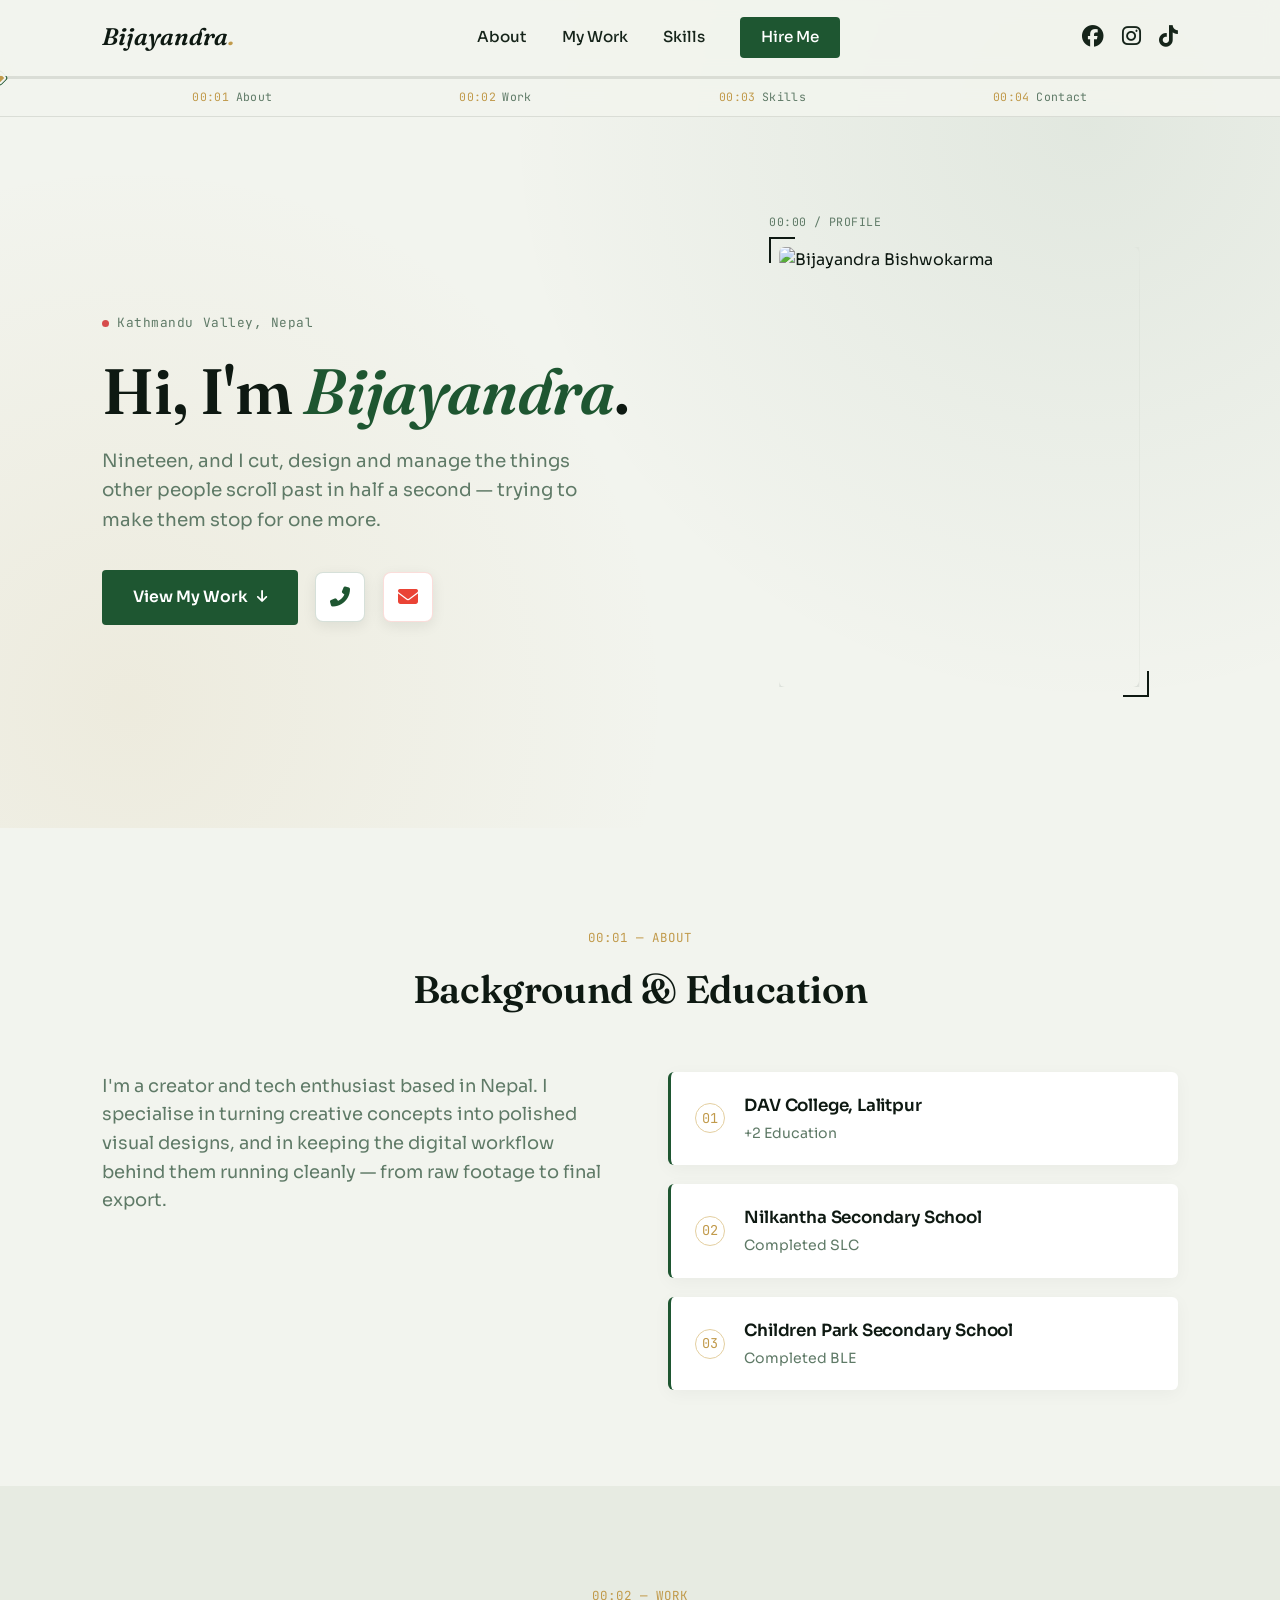
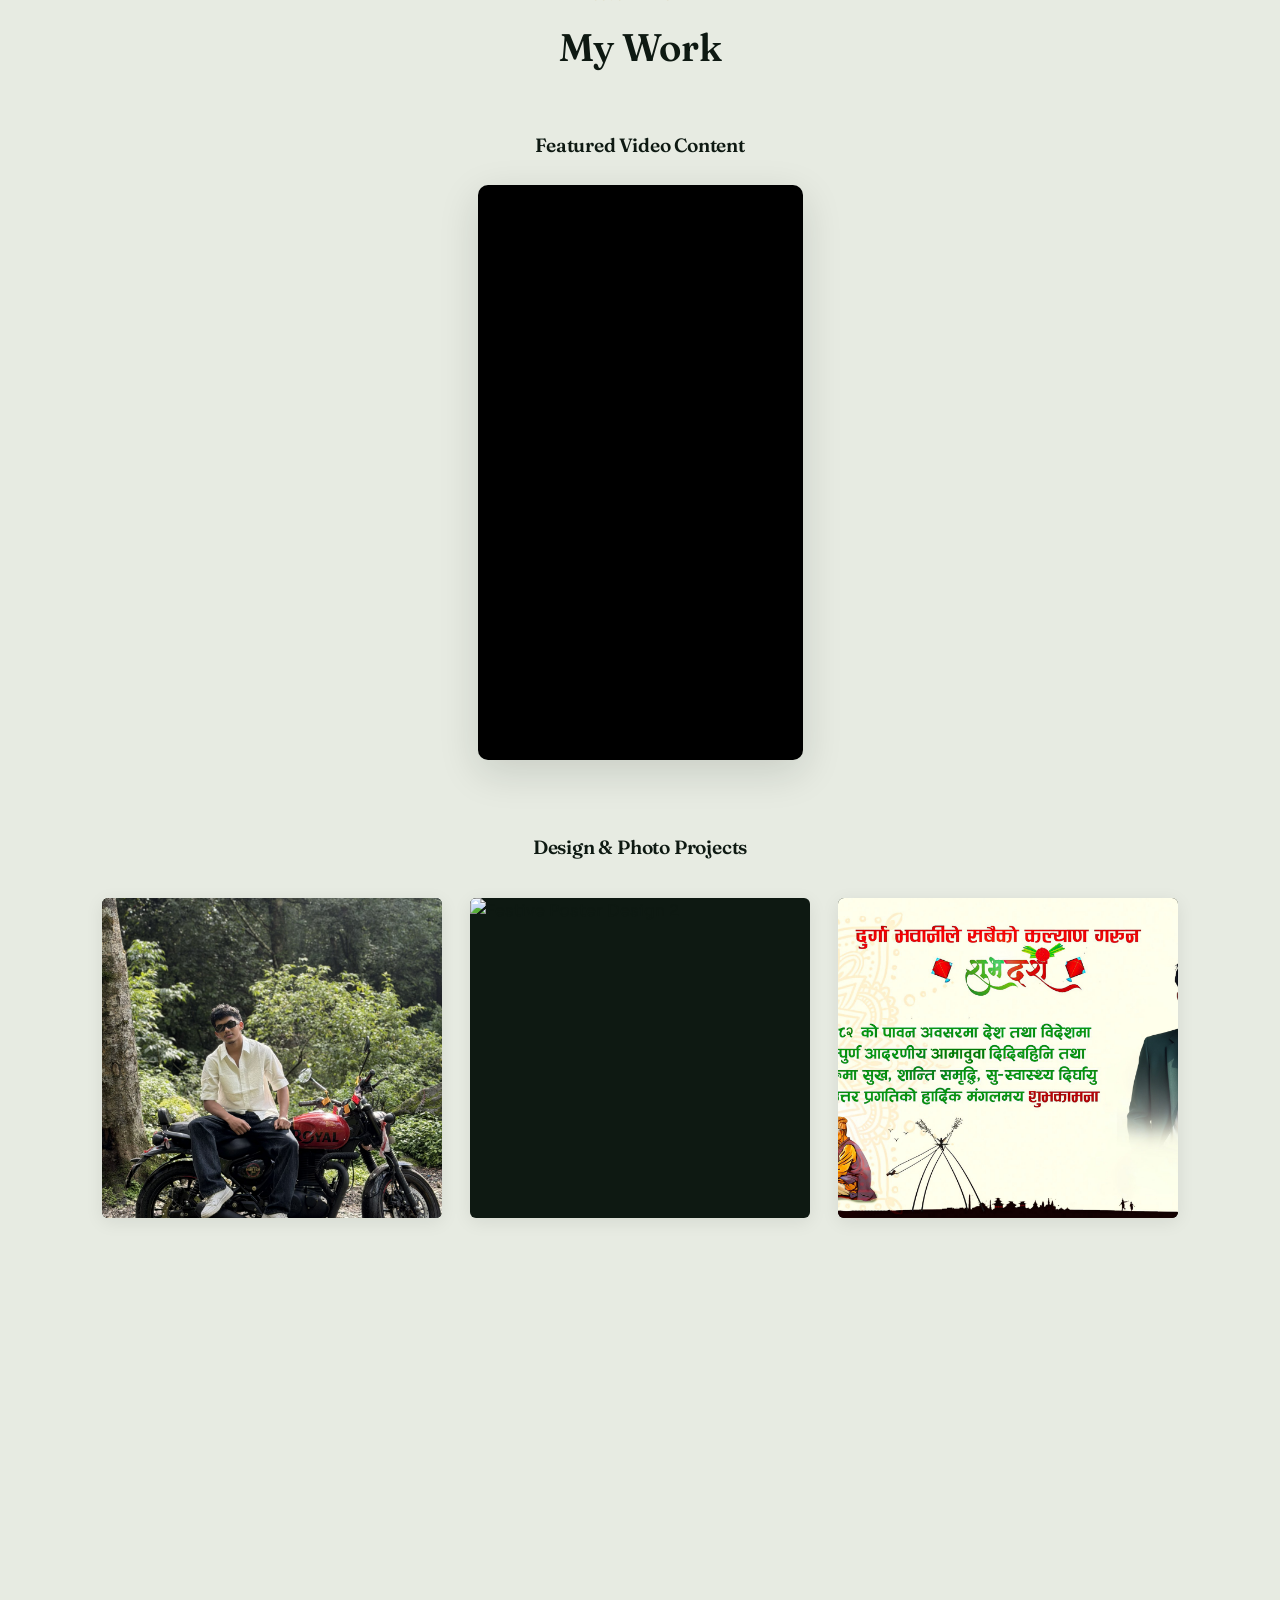
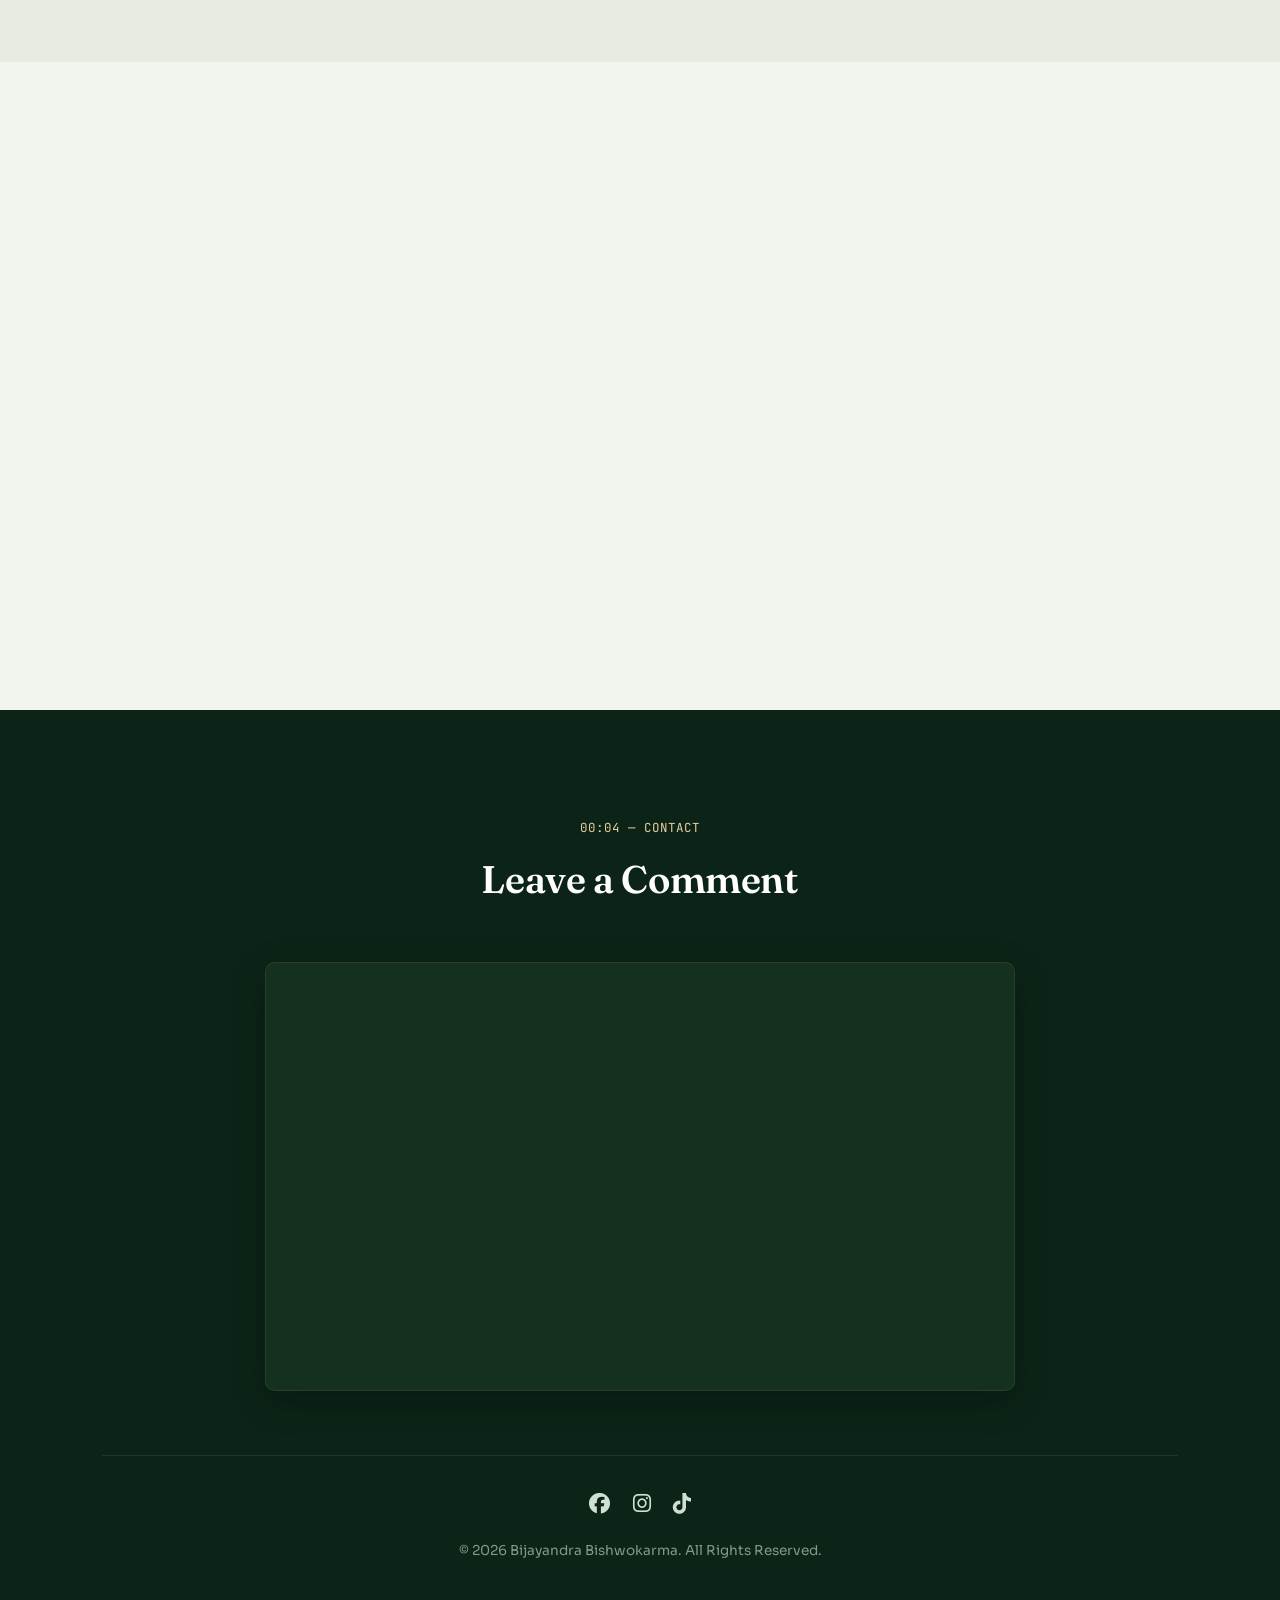
==== commit 743db874: "Add files via upload" ====
--- a/index.html
+++ b/index.html
@@ -1,183 +1,218 @@
-<!DOCTYPE html>
-<html lang="en">
-<head>
-    <meta charset="UTF-8">
-    <meta name="viewport" content="width=device-width, initial-scale=1.0">
-    <title>Bijayandra Bishwokarma | Portfolio</title>
-    <link rel="stylesheet" href="style.css">
-    <link href="https://fonts.googleapis.com/css2?family=Montserrat:wght@700&family=Poppins:wght@400;500;600&display=swap" rel="stylesheet">
-    <link rel="stylesheet" href="https://cdnjs.cloudflare.com/ajax/libs/font-awesome/6.4.0/css/all.min.css">
-</head>
-<body>
-
-    <header>
-        <div class="logo">Bijayandra.</div>
-        <nav>
-            <a href="#about">About</a>
-            <a href="#portfolio">My Work</a>
-            <a href="#skills">Skills</a>
-            <a href="#contact" class="btn-nav">Hire Me</a>
-        </nav>
-        <div class="top-socials">
-            <a href="https://www.facebook.com/bijayandra.bishwokarma" target="_blank" class="icon-fb"><i class="fab fa-facebook"></i></a>
-            <a href="https://www.instagram.com/bijayandra_2/" target="_blank" class="icon-insta"><i class="fab fa-instagram"></i></a>
-            <a href="https://www.tiktok.com/@bijayandra.x__" target="_blank" class="icon-tt"><i class="fab fa-tiktok"></i></a>
-        </div>
-    </header>
-
-    <section class="hero">
-        <div class="hero-content">
-            <h1>Hi, I'm <span class="highlight">Bijayandra</span>.</h1>
-            <p class="hero-sub">I bring stories to life through video editing, graphic design, and clean data.</p>
-            
-            <div class="hero-actions">
-                <a href="#portfolio" class="btn-primary">View My Work</a>
-                <a href="tel:+9779840035249" class="btn-hero-icon icon-phone-hero" title="Call Me">
-                    <i class="fas fa-phone-alt"></i>
-                </a>
-                <a href="mailto:bijayandra2@gmail.com" class="btn-hero-icon icon-gmail-hero" title="Email Me">
-                    <i class="fas fa-envelope"></i>
-                </a>
-            </div>
-        </div>
-        <div class="hero-image">
-            <img src="pp.jpg.jpg" alt="Bijayandra Bishwokarma">
-        </div>
-    </section>
-
-    <section id="about" class="about-section">
-        <div class="section-title">
-            <h2>About & Education</h2>
-            <div class="underline"></div>
-        </div>
-        <div class="about-container">
-            <div class="bio">
-                <p>I’m a 19-year-old creator and tech enthusiast based in Nepal. I specialize in turning creative concepts into polished visual designs and managing digital workflows efficiently.</p>
-            </div>
-            <div class="education-grid">
-                <div class="edu-card">
-                    <h3>DAV College, Lalitpur</h3>
-                    <p class="duration">+2 Education</p>
-                </div>
-                <div class="edu-card">
-                    <h3>Nilkantha Secondary School</h3>
-                    <p class="duration">Completed SLC</p>
-                </div>
-                <div class="edu-card">
-                    <h3>Children Park Secondary School</h3>
-                    <p class="duration">Completed BLE</p>
-                </div>
-            </div>
-        </div>
-    </section>
-
-    <section id="portfolio" class="portfolio-section">
-        <div class="section-title">
-            <h2>My Work</h2>
-            <div class="underline"></div>
-        </div>
-        
-        <div class="tiktok-container">
-            <h3>Featured Video Content</h3>
-            <div class="tiktok-wrapper">
-                <blockquote class="tiktok-embed" 
-                            cite="https://www.tiktok.com/@bijayandra.x__/video/7660802922829057288" 
-                            data-video-id="7660802922829057288">
-                    <section></section>
-                </blockquote>
-            </div>
-        </div>
-        
-        <h3 class="gallery-title">Design & Photo Projects</h3>
-        <div class="work-grid">
-            <div class="work-item"><img src="hunterjpg.jpg" alt="Festive Poster Design 1"></div>
-            <div class="work-item"><img src="book.jpg.png" alt="Festive Poster Design 2"></div>
-            <div class="work-item"><img src="dashina.jpg" alt="Photoshop Photo Edit"></div>
-            <div class="work-item"><img src="gopal.jpg.jpg" alt="Graphic Design Project 1"></div>
-            <div class="work-item"><img src="cons.jpg" alt="Graphic Design Project 2"></div>
-            <div class="work-item"><img src="duke.jpg.jpg" alt="Advanced Photoshop Manipulation"></div>
-        </div>
-    </section>
-
-    <div id="imageModal" class="modal">
-        <span class="close-modal">&times;</span>
-        <img class="modal-content" id="imgTarget" alt="Lightbox View">
-    </div>
-
-    <section id="skills" class="skills-section">
-        <div class="section-title">
-            <h2>Skills & Tools</h2>
-            <div class="underline"></div>
-        </div>
-        <div class="skills-grid">
-            <div class="skill-category">
-                <h3>Creative Suite</h3>
-                <ul>
-                    <li>✨ Video Editing (Shorts, Reels, TikTok)</li>
-                    <li>🎨 Photoshop & Photo Restoration</li>
-                    <li>🖼️ Festive Poster Making</li>
-                    <li>📐 Graphic Layout Design</li>
-                </ul>
-            </div>
-            <div class="skill-category">
-                <h3>Administrative & Tech</h3>
-                <ul>
-                    <li>⌨️ High-Speed Accuracy Typing</li>
-                    <li>📊 Data Management (Advanced Excel)</li>
-                    <li>📝 Document Processing (MS Word)</li>
-                </ul>
-            </div>
-        </div>
-    </section>
-
-    <!-- 5. Leave a Comment (Cusdis Live Integration) -->
-    <section id="contact" class="contact-section">
-        <div class="section-title">
-            <h2>Leave a Comment</h2>
-            <div class="underline"></div>
-        </div>
-        
-        <!-- Premium Box Container Wrapper for Cusdis Frame -->
-        <div class="comment-box-wrapper">
-            <div id="cusdis_thread"
-              data-host="https://cusdis.com"
-              data-app-id="3eb5d488-32ae-421f-889b-630625a8b1bf"
-              data-page-id="portfolio_homepage"
-              data-page-url="https://localhost.local"
-              data-page-title="Bijayandra Portfolio"
-              data-theme="dark">
-            </div>
-        </div>
-
-        <footer>
-            <p class="copyright">&copy; 2026 Bijayandra Bishwokarma. All Rights Reserved.</p>
-        </footer>
-    </section>
-
-    <!-- Script Implementations -->
-    <script async src="https://www.tiktok.com/embed.js"></script>
-    <script async defer src="https://cusdis.com/js/cusdis.es.js"></script>
-    <script>
-        const modal = document.getElementById("imageModal");
-        const modalImg = document.getElementById("imgTarget");
-        const closeModal = document.querySelector(".close-modal");
-
-        document.querySelectorAll('.work-item img').forEach(image => {
-            image.addEventListener('click', () => {
-                modal.classList.add('active');
-                modalImg.src = image.src;
-            });
-        });
-
-        closeModal.addEventListener('click', () => {
-            modal.classList.remove('active');
-        });
-
-        modal.addEventListener('click', (e) => {
-            if (e.target !== modalImg && e.target !== closeModal) {
-                modal.classList.remove('active');
-            }
-        });
-    </script>
-</body>
-</html>
+<!DOCTYPE html>
+<html lang="en">
+<head>
+<meta charset="UTF-8">
+<meta name="viewport" content="width=device-width, initial-scale=1.0">
+<title>Bijayandra Bishwokarma — Video Editor & Designer</title>
+<meta name="description" content="Portfolio of Bijayandra Bishwokarma — video editing, graphic design & data management.">
+<link rel="preconnect" href="https://fonts.googleapis.com">
+<link rel="preconnect" href="https://fonts.gstatic.com" crossorigin>
+<link href="https://fonts.googleapis.com/css2?family=Fraunces:ital,opsz,wght@0,9..144,400;0,9..144,600;1,9..144,500&family=Sora:wght@400;500;600;700&family=JetBrains+Mono:wght@400;500&display=swap" rel="stylesheet">
+<link rel="stylesheet" href="https://cdnjs.cloudflare.com/ajax/libs/font-awesome/6.4.0/css/all.min.css">
+<link rel="stylesheet" href="style.css">
+</head>
+<body>
+
+<!-- Scroll progress "scrubber" -->
+<div class="scrubber" id="scrubber">
+  <div class="scrubber-track">
+    <div class="scrubber-fill" id="scrubberFill"></div>
+    <div class="scrubber-head" id="scrubberHead"></div>
+  </div>
+  <div class="scrubber-marks">
+    <a href="#about" class="mark" data-target="about"><span class="tc">00:01</span><span class="lb">About</span></a>
+    <a href="#portfolio" class="mark" data-target="portfolio"><span class="tc">00:02</span><span class="lb">Work</span></a>
+    <a href="#skills" class="mark" data-target="skills"><span class="tc">00:03</span><span class="lb">Skills</span></a>
+    <a href="#contact" class="mark" data-target="contact"><span class="tc">00:04</span><span class="lb">Contact</span></a>
+  </div>
+</div>
+
+<header id="siteHeader">
+  <div class="logo">Bijayandra<span class="dot">.</span></div>
+
+  <button class="menu-toggle" id="menuToggle" aria-label="Toggle menu" aria-expanded="false">
+    <span></span><span></span><span></span>
+  </button>
+
+  <nav id="mainNav">
+    <a href="#about">About</a>
+    <a href="#portfolio">My Work</a>
+    <a href="#skills">Skills</a>
+    <a href="#contact" class="btn-nav">Hire Me</a>
+  </nav>
+
+  <div class="top-socials">
+    <a href="https://www.facebook.com/bijayandra.bishwokarma" target="_blank" rel="noopener" class="icon-fb" aria-label="Facebook"><i class="fab fa-facebook"></i></a>
+    <a href="https://www.instagram.com/bijayandra_2/" target="_blank" rel="noopener" class="icon-insta" aria-label="Instagram"><i class="fab fa-instagram"></i></a>
+    <a href="https://www.tiktok.com/@bijayandra.x__" target="_blank" rel="noopener" class="icon-tt" aria-label="TikTok"><i class="fab fa-tiktok"></i></a>
+  </div>
+</header>
+
+<section class="hero">
+  <div class="hero-noise" aria-hidden="true"></div>
+  <div class="hero-content">
+    <p class="eyebrow reveal-line"><span class="rec-dot"></span>Kathmandu Valley, Nepal</p>
+    <h1 class="reveal-line">
+      <span class="line">Hi, I'm <em>Bijayandra</em>.</span>
+    </h1>
+    <p class="hero-sub reveal-line">Nineteen, and I cut, design and manage the things other people scroll past in half a second — trying to make them stop for one more.</p>
+
+    <div class="hero-actions reveal-line">
+      <a href="#portfolio" class="btn-primary">
+        <span>View My Work</span>
+        <i class="fas fa-arrow-down"></i>
+      </a>
+      <a href="tel:+9779840035249" class="btn-hero-icon icon-phone-hero" title="Call Me">
+        <i class="fas fa-phone-alt"></i>
+      </a>
+      <a href="mailto:bijayandra2@gmail.com" class="btn-hero-icon icon-gmail-hero" title="Email Me">
+        <i class="fas fa-envelope"></i>
+      </a>
+    </div>
+  </div>
+
+  <div class="hero-image">
+    <div class="frame-corner tl"></div>
+    <div class="frame-corner br"></div>
+    <span class="frame-tag">00:00 / PROFILE</span>
+    <img src="profile.jpg" alt="Bijayandra Bishwokarma">
+  </div>
+</section>
+
+<section id="about" class="about-section">
+  <div class="section-title reveal-up">
+    <span class="tc-label">00:01 — ABOUT</span>
+    <h2>Background &amp; Education</h2>
+  </div>
+  <div class="about-container">
+    <div class="bio reveal-up">
+      <p>I'm a creator and tech enthusiast based in Nepal. I specialise in turning creative concepts into polished visual designs, and in keeping the digital workflow behind them running cleanly — from raw footage to final export.</p>
+    </div>
+    <div class="education-grid">
+      <div class="edu-card reveal-up">
+        <span class="edu-mark">01</span>
+        <div>
+          <h3>DAV College, Lalitpur</h3>
+          <p class="duration">+2 Education</p>
+        </div>
+      </div>
+      <div class="edu-card reveal-up">
+        <span class="edu-mark">02</span>
+        <div>
+          <h3>Nilkantha Secondary School</h3>
+          <p class="duration">Completed SLC</p>
+        </div>
+      </div>
+      <div class="edu-card reveal-up">
+        <span class="edu-mark">03</span>
+        <div>
+          <h3>Children Park Secondary School</h3>
+          <p class="duration">Completed BLE</p>
+        </div>
+      </div>
+    </div>
+  </div>
+</section>
+
+<section id="portfolio" class="portfolio-section">
+  <div class="section-title reveal-up">
+    <span class="tc-label">00:02 — WORK</span>
+    <h2>My Work</h2>
+  </div>
+
+  <div class="tiktok-container reveal-up">
+    <h3>Featured Video Content</h3>
+    <div class="tiktok-wrapper">
+      <blockquote class="tiktok-embed"
+                  cite="https://www.tiktok.com/@bijayandra.x__/video/7660802922829057288"
+                  data-video-id="7660802922829057288">
+        <section></section>
+      </blockquote>
+    </div>
+  </div>
+
+  <h3 class="gallery-title reveal-up">Design &amp; Photo Projects</h3>
+  <div class="work-grid">
+    <div class="work-item reveal-up"><img src="hunterjpg.jpg" alt="Festive Poster Design 1"><span class="work-caption">Poster Design</span></div>
+    <div class="work-item reveal-up"><img src="book.jpg.png" alt="Festive Poster Design 2"><span class="work-caption">Poster Design</span></div>
+    <div class="work-item reveal-up"><img src="dashina.jpg" alt="Photoshop Photo Edit"><span class="work-caption">Photo Edit</span></div>
+    <div class="work-item reveal-up"><img src="gopal.jpg.jpg" alt="Graphic Design Project 1"><span class="work-caption">Graphic Design</span></div>
+    <div class="work-item reveal-up"><img src="cons.jpg" alt="Graphic Design Project 2"><span class="work-caption">Graphic Design</span></div>
+    <div class="work-item reveal-up"><img src="duke.jpg.jpg" alt="Advanced Photoshop Manipulation"><span class="work-caption">Photo Manipulation</span></div>
+  </div>
+</section>
+
+<div id="imageModal" class="modal">
+  <span class="close-modal">&times;</span>
+  <img class="modal-content" id="imgTarget" alt="Lightbox View">
+</div>
+
+<section id="skills" class="skills-section">
+  <div class="section-title reveal-up">
+    <span class="tc-label">00:03 — SKILLS</span>
+    <h2>Skills &amp; Tools</h2>
+  </div>
+  <div class="skills-grid">
+    <div class="skill-category reveal-up">
+      <h3><i class="fas fa-film"></i> Creative Suite</h3>
+      <ul>
+        <li>Video Editing <span>Shorts, Reels, TikTok</span></li>
+        <li>Photoshop <span>&amp; Photo Restoration</span></li>
+        <li>Festive Poster Making <span>Design</span></li>
+        <li>Graphic Layout Design <span>Design</span></li>
+      </ul>
+    </div>
+    <div class="skill-category reveal-up">
+      <h3><i class="fas fa-keyboard"></i> Administrative &amp; Tech</h3>
+      <ul>
+        <li>High-Speed Accuracy Typing <span>Admin</span></li>
+        <li>Data Management <span>Advanced Excel</span></li>
+        <li>Document Processing <span>MS Word</span></li>
+      </ul>
+    </div>
+  </div>
+</section>
+
+<section id="contact" class="contact-section">
+  <div class="section-title reveal-up">
+    <span class="tc-label">00:04 — CONTACT</span>
+    <h2>Leave a Comment</h2>
+  </div>
+
+  <div class="comment-box-wrapper reveal-up">
+    <!-- Updated configuration -->
+    <div id="cusdis_thread"
+      data-host="https://cusdis.com"
+      data-app-id="3eb5d488-32ae-421f-889b-630625a8b1bf"
+      data-page-id="portfolio_homepage"
+      data-page-url="" 
+      data-page-title="Bijayandra Portfolio"
+      data-theme="dark">
+    </div>
+  </div>
+
+  <footer>
+    <div class="footer-socials">
+      <a href="https://www.facebook.com/bijayandra.bishwokarma" target="_blank" rel="noopener" aria-label="Facebook"><i class="fab fa-facebook"></i></a>
+      <a href="https://www.instagram.com/bijayandra_2/" target="_blank" rel="noopener" aria-label="Instagram"><i class="fab fa-instagram"></i></a>
+      <a href="https://www.tiktok.com/@bijayandra.x__" target="_blank" rel="noopener" aria-label="TikTok"><i class="fab fa-tiktok"></i></a>
+    </div>
+    <p class="copyright">&copy; 2026 Bijayandra Bishwokarma. All Rights Reserved.</p>
+  </footer>
+</section>
+
+<!-- Script tags at the very bottom right before </body> -->
+<script async src="https://www.tiktok.com/embed.js"></script>
+<script async defer src="https://cusdis.com/js/cusdis.es.js"></script>
+<script src="script.js"></script>
+
+<!-- Script tags at the very bottom right before </body> -->
+<script async src="https://www.tiktok.com/embed.js"></script>
+<script async defer src="https://cusdis.com/js/cusdis.es.js"></script>
+<script src="script.js"></script>
+
+<script async src="https://www.tiktok.com/embed.js"></script>
+<script async defer src="https://cusdis.com/js/cusdis.es.js"></script>
+<script src="script.js"></script>
+</body>
+</html>
--- a/style.css
+++ b/style.css
@@ -1,479 +1,640 @@
-/* --- Premium Emerald Theme Setup --- */
-:root {
-    --bg-primary: #ffffff;
-    --bg-secondary: #f4f7f5;
-    --text-main: #1c2d24;
-    --text-muted: #53685c;
-    --accent: #1e5631;
-    --accent-hover: #143d22;
-    --accent-light: #e8f4ec;
-}
-
-* {
-    margin: 0;
-    padding: 0;
-    box-sizing: border-box;
-    scroll-behavior: smooth;
-}
-
-body {
-    font-family: 'Poppins', sans-serif;
-    color: var(--text-main);
-    background-color: var(--bg-primary);
-    line-height: 1.6;
-}
-
-/* --- Section Formatting Utilities --- */
-.section-title {
-    text-align: center;
-    margin-bottom: 3rem;
-}
-
-.section-title h2 {
-    font-family: 'Montserrat', sans-serif;
-    font-size: 2.2rem;
-}
-
-.underline {
-    width: 60px;
-    height: 4px;
-    background-color: var(--accent);
-    margin: 0.5rem auto 0;
-    border-radius: 2px;
-}
-
-/* --- Navigation Header --- */
-header {
-    display: flex;
-    justify-content: space-between;
-    align-items: center;
-    padding: 1.5rem 8%;
-    background: rgba(255, 255, 255, 0.98);
-    position: sticky;
-    top: 0;
-    z-index: 100;
-    box-shadow: 0 2px 15px rgba(0,0,0,0.04);
-}
-
-.logo {
-    font-family: 'Montserrat', sans-serif;
-    font-size: 1.5rem;
-    font-weight: bold;
-    color: var(--accent);
-}
-
-nav a {
-    text-decoration: none;
-    color: var(--text-main);
-    margin: 0 1.2rem;
-    font-weight: 500;
-    transition: color 0.3s;
-}
-
-nav a:hover {
-    color: var(--accent);
-}
-
-.btn-nav {
-    background: var(--accent);
-    color: white !important;
-    padding: 0.5rem 1.2rem;
-    border-radius: 5px;
-}
-
-.btn-nav:hover {
-    background: var(--accent-hover);
-}
-
-.top-socials {
-    display: flex;
-    gap: 1.2rem;
-    align-items: center;
-}
-
-.top-socials a {
-    font-size: 1.5rem;
-    transition: transform 0.2s ease, opacity 0.2s;
-}
-
-.top-socials a:hover {
-    transform: scale(1.15);
-}
-
-.icon-fb { color: #1877F2; }
-.icon-insta {
-    background: -webkit-linear-gradient(45deg, #f09433 0%, #e6683c 25%, #dc2743 50%, #cc2366 75%, #bc1888 100%);
-    -webkit-background-clip: text;
-    -webkit-text-fill-color: transparent;
-}
-.icon-tt { color: #000000; }
-
-/* --- Hero Layout Match --- */
-.hero {
-    display: flex;
-    align-items: center;
-    justify-content: space-between;
-    padding: 5rem 8%;
-    background-color: var(--bg-secondary);
-    min-height: 85vh;
-}
-
-.hero-content {
-    flex: 1.2;
-    padding-right: 3rem;
-}
-
-.hero-content h1 {
-    font-family: 'Montserrat', sans-serif;
-    font-size: 3.6rem;
-    margin-bottom: 1rem;
-    line-height: 1.2;
-}
-
-.highlight {
-    color: var(--accent);
-}
-
-.hero-sub {
-    font-size: 1.2rem;
-    color: var(--text-muted);
-    margin-bottom: 2rem;
-    max-width: 520px;
-}
-
-.btn-primary {
-    display: inline-block;
-    background: var(--accent);
-    color: white;
-    padding: 0.9rem 2.2rem;
-    border: none;
-    border-radius: 5px;
-    text-decoration: none;
-    font-weight: 600;
-    cursor: pointer;
-    transition: background 0.3s, transform 0.2s;
-}
-
-.btn-primary:hover {
-    background: var(--accent-hover);
-    transform: translateY(-2px);
-}
-
-.hero-image {
-    flex: 0.8;
-    display: flex;
-    justify-content: center;
-}
-
-.hero-image img {
-    width: 360px;
-    height: 440px;
-    object-fit: cover;
-    border-radius: 16px;
-    border: 6px solid white;
-    box-shadow: 0 15px 35px rgba(28, 45, 36, 0.15);
-}
-
-/* --- About Section --- */
-.about-section {
-    padding: 5rem 8%;
-}
-
-.about-container {
-    display: grid;
-    grid-template-columns: 1fr 1fr;
-    gap: 3rem;
-}
-
-.bio p {
-    font-size: 1.1rem;
-    color: var(--text-muted);
-}
-
-.education-grid {
-    display: flex;
-    flex-direction: column;
-    gap: 1.5rem;
-}
-
-.edu-card {
-    background: var(--bg-secondary);
-    padding: 1.5rem;
-    border-left: 4px solid var(--accent);
-    border-radius: 0 8px 8px 0;
-}
-
-.edu-card h3 {
-    font-size: 1.1rem;
-    margin-bottom: 0.2rem;
-}
-
-.duration {
-    color: var(--text-muted);
-    font-size: 0.9rem;
-}
-
-/* --- Single Unified 'My Work' Section --- */
-.portfolio-section {
-    padding: 5rem 8%;
-    background-color: var(--bg-secondary);
-}
-
-.tiktok-container {
-    max-width: 325px;
-    margin: 0 auto 4rem;
-    text-align: center;
-}
-
-.tiktok-container h3 {
-    margin-bottom: 1.5rem;
-    font-family: 'Montserrat', sans-serif;
-    color: var(--text-main);
-}
-
-.tiktok-wrapper {
-    width: 100%;
-    height: 575px;
-    border-radius: 12px;
-    overflow: hidden;
-    box-shadow: 0 5px 25px rgba(0,0,0,0.1);
-    background: #000000;
-    position: relative;
-}
-
-.tiktok-wrapper iframe, 
-.tiktok-wrapper .tiktok-embed {
-    position: absolute;
-    width: 100% !important;
-    height: 760px !important;
-    top: -65px !important;
-    left: 0 !important;
-    margin: 0 !important;
-    border: none !important;
-}
-
-.gallery-title {
-    text-align: center;
-    margin-top: 2rem;
-    margin-bottom: 2rem;
-}
-
-.work-grid {
-    display: grid;
-    grid-template-columns: repeat(auto-fit, minmax(280px, 1fr));
-    gap: 2rem;
-}
-
-.work-item {
-    background: white;
-    border-radius: 8px;
-    overflow: hidden;
-    box-shadow: 0 4px 15px rgba(0,0,0,0.05);
-    height: 320px;
-    transition: transform 0.3s ease, box-shadow 0.3s;
-}
-
-.work-item:hover {
-    transform: translateY(-6px);
-    box-shadow: 0 10px 25px rgba(30, 86, 49, 0.15);
-}
-
-.work-item img {
-    width: 100%;
-    height: 100%;
-    object-fit: cover;
-    cursor: pointer;
-}
-
-/* --- Skills Section --- */
-.skills-section {
-    padding: 5rem 8%;
-}
-
-.skills-grid {
-    display: grid;
-    grid-template-columns: 1fr 1fr;
-    gap: 3rem;
-    max-width: 900px;
-    margin: 0 auto;
-}
-
-.skill-category {
-    background: var(--bg-secondary);
-    padding: 2rem;
-    border-radius: 8px;
-}
-
-.skill-category h3 {
-    margin-bottom: 1rem;
-    color: var(--accent);
-    font-family: 'Montserrat', sans-serif;
-}
-
-.skill-category ul {
-    list-style: none;
-}
-
-.skill-category li {
-    margin-bottom: 0.8rem;
-    font-weight: 500;
-}
-
-/* --- Lightbox Image Click Modal --- */
-.modal {
-    position: fixed;
-    top: 0;
-    left: 0;
-    width: 100%;
-    height: 100%;
-    background-color: rgba(18, 35, 25, 0.95);
-    display: flex;
-    justify-content: center;
-    align-items: center;
-    z-index: 1000;
-    opacity: 0;
-    pointer-events: none;
-    transition: opacity 0.3s ease;
-}
-
-.modal.active {
-    opacity: 1;
-    pointer-events: auto;
-}
-
-.modal-content {
-    max-width: 85%;
-    max-height: 85vh;
-    border-radius: 8px;
-    box-shadow: 0 10px 40px rgba(0, 0, 0, 0.5);
-    transform: scale(0.9);
-    transition: transform 0.3s ease;
-}
-
-.modal.active .modal-content {
-    transform: scale(1);
-}
-
-.close-modal {
-    position: absolute;
-    top: 25px;
-    right: 35px;
-    color: #ffffff;
-    font-size: 3rem;
-    font-weight: 300;
-    cursor: pointer;
-    transition: color 0.2s;
-    user-select: none;
-}
-
-.close-modal:hover {
-    color: #3bb765;
-}
-
-/* --- Hero Action Buttons Layout --- */
-.hero-actions {
-    display: flex;
-    align-items: center;
-    gap: 1.2rem;
-}
-
-.btn-hero-icon {
-    display: flex;
-    align-items: center;
-    justify-content: center;
-    width: 50px;
-    height: 50px;
-    border-radius: 8px;
-    background: #ffffff;
-    font-size: 1.3rem;
-    text-decoration: none;
-    box-shadow: 0 4px 12px rgba(28, 45, 36, 0.08);
-    transition: transform 0.2s ease, background-color 0.2s, color 0.2s;
-}
-
-.icon-phone-hero {
-    color: var(--accent);
-    border: 1px solid rgba(30, 86, 49, 0.2);
-}
-
-.icon-gmail-hero {
-    color: #EA4335;
-    border: 1px solid rgba(234, 67, 53, 0.2);
-}
-
-.btn-hero-icon:hover {
-    transform: translateY(-2px);
-}
-
-.icon-phone-hero:hover {
-    background-color: var(--accent);
-    color: #ffffff;
-}
-
-.icon-gmail-hero:hover {
-    background-color: #EA4335;
-    color: #ffffff;
-}
-
-/* ==========================================================================
-   5. FIXED CUSDIS COMMENT SECTION THEME 
-   ========================================================================== */
-.contact-section {
-    padding: 6rem 8% 4rem;
-    background-color: #122319; /* Signature forest dark green */
-    color: #ffffff;
-    text-align: center;
-}
-
-.comment-box-wrapper {
-    max-width: 750px;
-    margin: 2.5rem auto 4rem;
-    background: #1a2f23; /* Matching emerald content container */
-    padding: 2.5rem;
-    border-radius: 12px;
-    box-shadow: 0 8px 30px rgba(0, 0, 0, 0.3);
-    border: 1px solid rgba(59, 183, 101, 0.15);
-    text-align: left;
-    overflow: hidden;
-}
-
-/* Styles targeted to control the inner structure window sizes */
-#cusdis_thread {
-    width: 100% !important;
-    min-height: 350px;
-}
-
-#cusdis_thread iframe {
-    width: 100% !important;
-    min-height: 350px !important;
-    border: none !important;
-    overflow: hidden !important;
-}
-
-footer {
-    text-align: center;
-    border-top: 1px solid #283e31;
-    padding-top: 2rem;
-    margin-top: 2rem;
-}
-
-.copyright {
-    font-size: 0.85rem;
-    color: #799484;
-}
-
-/* --- Mobile Device Optimization --- */
-@media (max-width: 968px) {
-    header { flex-direction: column; gap: 1rem; padding: 1.5rem 5%; }
-    nav a { margin: 0 0.6rem; }
-    .top-socials { margin-top: 0.5rem; }
-    .hero { flex-direction: column; text-align: center; padding: 4rem 5%; }
-    .hero-content { padding-right: 0; margin-bottom: 3rem; }
-    .hero-content h1 { font-size: 2.6rem; }
-    .hero-image img { width: 280px; height: 340px; }
-    .about-container, .skills-grid { grid-template-columns: 1fr; gap: 2rem; }
-    .close-modal { top: 15px; right: 25px; font-size: 2.5rem; }
-    .hero-actions { justify-content: center; gap: 1rem; }
-    .btn-hero-icon { width: 46px; height: 46px; font-size: 1.2rem; }
-    .comment-box-wrapper { padding: 1.5rem; margin: 1.5rem 0.5rem 3rem; }
-}
+/* ==========================================================================
+   Tokens — "Editor's Reel" theme
+   ========================================================================== */
+:root {
+  --paper: #f2f4ee;
+  --paper-dim: #e7ebe2;
+  --ink: #0e1912;
+  --ink-soft: #16241a;
+  --forest: #1e5631;
+  --forest-deep: #0c2417;
+  --moss: #5f7a67;
+  --brass: #c19a4b;
+  --brass-soft: #e4cfa0;
+  --line: rgba(14, 25, 18, 0.1);
+
+  --font-display: 'Fraunces', serif;
+  --font-body: 'Sora', sans-serif;
+  --font-mono: 'JetBrains Mono', monospace;
+
+  --ease: cubic-bezier(.16,.84,.44,1);
+  --nav-h: 76px;
+  --scrub-h: 46px;
+}
+
+* { margin: 0; padding: 0; box-sizing: border-box; }
+
+html { scroll-behavior: smooth; scroll-padding-top: calc(var(--nav-h) + var(--scrub-h) + 12px); }
+
+body {
+  font-family: var(--font-body);
+  color: var(--ink);
+  background-color: var(--paper);
+  line-height: 1.6;
+  overflow-x: hidden;
+}
+
+img { display: block; max-width: 100%; }
+
+h1, h2, h3 { font-family: var(--font-display); font-weight: 600; letter-spacing: -0.01em; }
+
+::selection { background: var(--brass-soft); color: var(--ink); }
+
+/* Focus visibility */
+a:focus-visible, button:focus-visible {
+  outline: 2px solid var(--brass);
+  outline-offset: 3px;
+}
+
+/* ==========================================================================
+   Scrubber — signature scroll-linked timeline
+   ========================================================================== */
+.scrubber {
+  position: fixed;
+  top: var(--nav-h);
+  left: 0;
+  width: 100%;
+  z-index: 99;
+  background: rgba(242, 244, 238, 0.9);
+  backdrop-filter: blur(10px);
+  border-bottom: 1px solid var(--line);
+}
+
+.scrubber-track {
+  position: relative;
+  height: 3px;
+  background: var(--line);
+}
+
+.scrubber-fill {
+  position: absolute;
+  top: 0; left: 0; height: 100%;
+  width: 0%;
+  background: linear-gradient(90deg, var(--forest), var(--brass));
+  transition: width 0.05s linear;
+}
+
+.scrubber-head {
+  position: absolute;
+  top: 50%;
+  left: 0%;
+  width: 10px; height: 10px;
+  background: var(--brass);
+  border: 2px solid var(--paper);
+  border-radius: 2px;
+  transform: translate(-50%, -50%) rotate(45deg);
+  box-shadow: 0 0 0 1px var(--forest);
+  transition: left 0.05s linear;
+}
+
+.scrubber-marks {
+  display: flex;
+  justify-content: space-between;
+  max-width: 1100px;
+  margin: 0 auto;
+  padding: 0.55rem 8% 0.6rem;
+}
+
+.mark {
+  display: flex;
+  align-items: baseline;
+  gap: 0.4rem;
+  text-decoration: none;
+  color: var(--moss);
+  font-family: var(--font-mono);
+  font-size: 0.72rem;
+  letter-spacing: 0.03em;
+  transition: color 0.25s var(--ease);
+}
+
+.mark .tc { color: var(--brass); }
+.mark:hover, .mark.active { color: var(--forest); }
+.mark.active .lb { text-decoration: underline; text-underline-offset: 3px; }
+
+/* ==========================================================================
+   Header
+   ========================================================================== */
+header {
+  display: flex;
+  justify-content: space-between;
+  align-items: center;
+  height: var(--nav-h);
+  padding: 0 8%;
+  background: rgba(242, 244, 238, 0.9);
+  backdrop-filter: blur(10px);
+  position: fixed;
+  top: 0; left: 0; width: 100%;
+  z-index: 100;
+  border-bottom: 1px solid transparent;
+  transition: border-color 0.3s var(--ease), box-shadow 0.3s var(--ease);
+}
+
+header.scrolled {
+  border-color: var(--line);
+  box-shadow: 0 8px 24px rgba(12, 36, 23, 0.06);
+}
+
+.logo {
+  font-family: var(--font-display);
+  font-style: italic;
+  font-size: 1.5rem;
+  font-weight: 600;
+  color: var(--ink);
+}
+.logo .dot { color: var(--brass); }
+
+nav { display: flex; align-items: center; }
+
+nav a {
+  text-decoration: none;
+  color: var(--ink-soft);
+  margin: 0 1.1rem;
+  font-weight: 500;
+  font-size: 0.95rem;
+  position: relative;
+  transition: color 0.3s;
+}
+
+nav a:not(.btn-nav)::after {
+  content: '';
+  position: absolute;
+  left: 0; bottom: -4px;
+  width: 0; height: 2px;
+  background: var(--forest);
+  transition: width 0.3s var(--ease);
+}
+nav a:not(.btn-nav):hover::after { width: 100%; }
+nav a:hover { color: var(--forest); }
+
+.btn-nav {
+  background: var(--forest);
+  color: white !important;
+  padding: 0.55rem 1.3rem;
+  border-radius: 4px;
+  transition: background 0.25s, transform 0.25s;
+}
+.btn-nav:hover { background: var(--forest-deep); transform: translateY(-2px); }
+
+.top-socials { display: flex; gap: 1.1rem; align-items: center; }
+.top-socials a { font-size: 1.35rem; transition: transform 0.25s var(--ease); color: var(--ink-soft); }
+.top-socials a:hover { transform: translateY(-3px); }
+.icon-fb:hover { color: #1877F2; }
+.icon-insta:hover {
+  background: linear-gradient(45deg, #f09433, #e6683c, #dc2743, #cc2366, #bc1888);
+  -webkit-background-clip: text; -webkit-text-fill-color: transparent;
+}
+.icon-tt:hover { color: #000; }
+
+.menu-toggle {
+  display: none;
+  flex-direction: column;
+  gap: 5px;
+  background: none; border: none; cursor: pointer;
+  padding: 8px;
+}
+.menu-toggle span {
+  width: 24px; height: 2px; background: var(--ink);
+  transition: transform 0.3s var(--ease), opacity 0.3s;
+}
+.menu-toggle.open span:nth-child(1) { transform: translateY(7px) rotate(45deg); }
+.menu-toggle.open span:nth-child(2) { opacity: 0; }
+.menu-toggle.open span:nth-child(3) { transform: translateY(-7px) rotate(-45deg); }
+
+/* ==========================================================================
+   Hero
+   ========================================================================== */
+.hero {
+  position: relative;
+  display: flex;
+  align-items: center;
+  justify-content: space-between;
+  gap: 3rem;
+  padding: calc(var(--nav-h) + var(--scrub-h) + 4rem) 8% 5rem;
+  min-height: 92vh;
+  background: var(--paper);
+  overflow: hidden;
+}
+
+.hero-noise {
+  position: absolute; inset: 0;
+  background:
+    radial-gradient(circle at 85% 15%, rgba(30,86,49,0.08), transparent 45%),
+    radial-gradient(circle at 10% 85%, rgba(193,154,75,0.10), transparent 40%);
+  pointer-events: none;
+}
+
+.hero-content { flex: 1.15; position: relative; z-index: 1; }
+
+.eyebrow {
+  display: inline-flex; align-items: center; gap: 0.5rem;
+  font-family: var(--font-mono);
+  font-size: 0.8rem;
+  color: var(--moss);
+  letter-spacing: 0.04em;
+  margin-bottom: 1.4rem;
+}
+
+.rec-dot {
+  width: 7px; height: 7px; border-radius: 50%;
+  background: #d64b4b;
+  box-shadow: 0 0 0 0 rgba(214,75,75,0.5);
+  animation: pulse 2s infinite;
+}
+@keyframes pulse {
+  0% { box-shadow: 0 0 0 0 rgba(214,75,75,0.45); }
+  70% { box-shadow: 0 0 0 7px rgba(214,75,75,0); }
+  100% { box-shadow: 0 0 0 0 rgba(214,75,75,0); }
+}
+
+.hero-content h1 {
+  font-size: clamp(2.6rem, 5vw, 4.2rem);
+  line-height: 1.08;
+  margin-bottom: 1.3rem;
+}
+.hero-content h1 em { font-style: italic; color: var(--forest); }
+
+.hero-sub {
+  font-size: 1.15rem;
+  color: var(--moss);
+  margin-bottom: 2.2rem;
+  max-width: 500px;
+}
+
+.hero-actions { display: flex; align-items: center; gap: 1.1rem; flex-wrap: wrap; }
+
+.btn-primary {
+  display: inline-flex; align-items: center; gap: 0.6rem;
+  background: var(--forest);
+  color: white;
+  padding: 0.95rem 1.9rem;
+  border: none; border-radius: 4px;
+  text-decoration: none;
+  font-weight: 600;
+  font-size: 0.98rem;
+  cursor: pointer;
+  transition: background 0.3s, transform 0.25s var(--ease);
+}
+.btn-primary i { transition: transform 0.3s var(--ease); font-size: 0.85rem; }
+.btn-primary:hover { background: var(--forest-deep); transform: translateY(-3px); }
+.btn-primary:hover i { transform: translateY(3px); }
+
+.btn-hero-icon {
+  display: flex; align-items: center; justify-content: center;
+  width: 50px; height: 50px;
+  border-radius: 8px;
+  background: #fff;
+  font-size: 1.25rem;
+  text-decoration: none;
+  box-shadow: 0 4px 14px rgba(14,25,18,0.08);
+  transition: transform 0.25s var(--ease), background-color 0.25s, color 0.25s;
+}
+.icon-phone-hero { color: var(--forest); border: 1px solid rgba(30,86,49,0.18); }
+.icon-gmail-hero { color: #EA4335; border: 1px solid rgba(234,67,53,0.18); }
+.btn-hero-icon:hover { transform: translateY(-3px); }
+.icon-phone-hero:hover { background: var(--forest); color: #fff; }
+.icon-gmail-hero:hover { background: #EA4335; color: #fff; }
+
+.hero-image {
+  position: relative;
+  flex: 0.85;
+  display: flex; justify-content: center;
+}
+
+.hero-image img {
+  width: 360px; height: 440px;
+  object-fit: cover;
+  border-radius: 6px;
+  box-shadow: 0 25px 60px rgba(12,36,23,0.2);
+  clip-path: inset(0 0 0 0);
+  animation: wipe-in 1.1s var(--ease) both;
+  animation-delay: 0.15s;
+}
+
+@keyframes wipe-in {
+  from { clip-path: inset(0 100% 0 0); }
+  to { clip-path: inset(0 0 0 0); }
+}
+
+.frame-corner { position: absolute; width: 26px; height: 26px; border-color: var(--brass); z-index: 2; }
+.frame-corner.tl { top: -10px; left: calc(50% - 190px); border-top: 2px solid; border-left: 2px solid; }
+.frame-corner.br { bottom: -10px; right: calc(50% - 190px); border-bottom: 2px solid; border-right: 2px solid; }
+
+.frame-tag {
+  position: absolute; top: -34px; left: calc(50% - 190px);
+  font-family: var(--font-mono);
+  font-size: 0.72rem;
+  color: var(--moss);
+  letter-spacing: 0.04em;
+}
+
+/* ==========================================================================
+   Reveal animations (scroll-triggered)
+   ========================================================================== */
+.reveal-line, .reveal-up {
+  opacity: 0;
+  transform: translateY(22px);
+  transition: opacity 0.7s var(--ease), transform 0.7s var(--ease);
+}
+.reveal-line.in, .reveal-up.in { opacity: 1; transform: translateY(0); }
+
+.hero .reveal-line { transition-delay: 0.05s; }
+.hero .reveal-line:nth-child(1) { transition-delay: 0.05s; }
+.hero-content .eyebrow.reveal-line.in,
+.hero-content h1.reveal-line.in,
+.hero-content .hero-sub.reveal-line.in,
+.hero-content .hero-actions.reveal-line.in { opacity: 1; transform: translateY(0); }
+
+/* stagger children of grids */
+.education-grid .edu-card:nth-child(1) { transition-delay: 0.05s; }
+.education-grid .edu-card:nth-child(2) { transition-delay: 0.15s; }
+.education-grid .edu-card:nth-child(3) { transition-delay: 0.25s; }
+
+.work-grid .work-item:nth-child(1) { transition-delay: 0.02s; }
+.work-grid .work-item:nth-child(2) { transition-delay: 0.08s; }
+.work-grid .work-item:nth-child(3) { transition-delay: 0.14s; }
+.work-grid .work-item:nth-child(4) { transition-delay: 0.20s; }
+.work-grid .work-item:nth-child(5) { transition-delay: 0.26s; }
+.work-grid .work-item:nth-child(6) { transition-delay: 0.32s; }
+
+/* ==========================================================================
+   Section title utility
+   ========================================================================== */
+.section-title { text-align: center; margin-bottom: 3.2rem; }
+
+.tc-label {
+  display: inline-block;
+  font-family: var(--font-mono);
+  font-size: 0.78rem;
+  color: var(--brass);
+  letter-spacing: 0.08em;
+  margin-bottom: 0.7rem;
+}
+
+.section-title h2 { font-size: clamp(1.9rem, 3vw, 2.4rem); }
+
+/* ==========================================================================
+   About
+   ========================================================================== */
+.about-section { padding: 6rem 8%; }
+
+.about-container {
+  display: grid;
+  grid-template-columns: 1fr 1fr;
+  gap: 3.5rem;
+  align-items: start;
+}
+
+.bio p { font-size: 1.12rem; color: var(--moss); }
+
+.education-grid { display: flex; flex-direction: column; gap: 1.2rem; }
+
+.edu-card {
+  display: flex; align-items: center; gap: 1.2rem;
+  background: #fff;
+  padding: 1.3rem 1.5rem;
+  border-radius: 6px;
+  border-left: 3px solid var(--forest);
+  box-shadow: 0 4px 18px rgba(14,25,18,0.04);
+  transition: transform 0.3s var(--ease), box-shadow 0.3s var(--ease);
+}
+.edu-card:hover { transform: translateX(6px); box-shadow: 0 8px 24px rgba(14,25,18,0.08); }
+
+.edu-mark {
+  font-family: var(--font-mono);
+  font-size: 0.85rem;
+  color: var(--brass);
+  border: 1px solid var(--brass-soft);
+  border-radius: 50%;
+  width: 30px; height: 30px;
+  display: flex; align-items: center; justify-content: center;
+  flex-shrink: 0;
+}
+
+.edu-card h3 { font-size: 1.05rem; margin-bottom: 0.15rem; font-family: var(--font-body); font-weight: 600; }
+.duration { color: var(--moss); font-size: 0.88rem; }
+
+/* ==========================================================================
+   Portfolio
+   ========================================================================== */
+.portfolio-section { padding: 6rem 8%; background: var(--paper-dim); }
+
+.tiktok-container { max-width: 325px; margin: 0 auto 4.5rem; text-align: center; }
+.tiktok-container h3 { margin-bottom: 1.5rem; font-family: var(--font-display); color: var(--ink); font-size: 1.2rem; }
+
+.tiktok-wrapper {
+  width: 100%; height: 575px;
+  border-radius: 10px;
+  overflow: hidden;
+  box-shadow: 0 12px 40px rgba(14,25,18,0.14);
+  background: #000;
+  position: relative;
+}
+.tiktok-wrapper iframe, .tiktok-wrapper .tiktok-embed {
+  position: absolute;
+  width: 100% !important; height: 760px !important;
+  top: -65px !important; left: 0 !important;
+  margin: 0 !important; border: none !important;
+}
+
+.gallery-title { text-align: center; margin: 0 0 2.2rem; font-size: 1.2rem; }
+
+.work-grid {
+  display: grid;
+  grid-template-columns: repeat(auto-fit, minmax(280px, 1fr));
+  gap: 1.8rem;
+}
+
+.work-item {
+  position: relative;
+  background: var(--ink);
+  border-radius: 6px;
+  overflow: hidden;
+  height: 320px;
+  cursor: pointer;
+  transition: transform 0.4s var(--ease), box-shadow 0.4s var(--ease);
+  box-shadow: 0 4px 18px rgba(14,25,18,0.08);
+}
+.work-item:hover { transform: translateY(-7px); box-shadow: 0 18px 34px rgba(14,25,18,0.18); }
+
+.work-item img {
+  width: 100%; height: 100%; object-fit: cover;
+  transition: transform 0.5s var(--ease), opacity 0.4s;
+}
+.work-item:hover img { transform: scale(1.08); opacity: 0.75; }
+
+.work-caption {
+  position: absolute; left: 0; right: 0; bottom: 0;
+  padding: 1rem 1.2rem;
+  font-family: var(--font-mono);
+  font-size: 0.78rem;
+  letter-spacing: 0.03em;
+  color: #fff;
+  background: linear-gradient(0deg, rgba(12,36,23,0.85), transparent);
+  transform: translateY(100%);
+  transition: transform 0.4s var(--ease);
+}
+.work-item:hover .work-caption { transform: translateY(0); }
+
+/* ==========================================================================
+   Skills
+   ========================================================================== */
+.skills-section { padding: 6rem 8%; }
+
+.skills-grid {
+  display: grid; grid-template-columns: 1fr 1fr;
+  gap: 2.5rem; max-width: 900px; margin: 0 auto;
+}
+
+.skill-category {
+  background: #fff;
+  padding: 2.2rem;
+  border-radius: 8px;
+  box-shadow: 0 4px 20px rgba(14,25,18,0.05);
+  transition: transform 0.35s var(--ease), box-shadow 0.35s var(--ease);
+}
+.skill-category:hover { transform: translateY(-5px); box-shadow: 0 16px 34px rgba(14,25,18,0.1); }
+
+.skill-category h3 {
+  display: flex; align-items: center; gap: 0.6rem;
+  margin-bottom: 1.3rem;
+  color: var(--forest);
+  font-size: 1.1rem;
+}
+.skill-category h3 i { color: var(--brass); font-size: 0.95rem; }
+
+.skill-category ul { list-style: none; }
+
+.skill-category li {
+  display: flex; justify-content: space-between; align-items: baseline;
+  padding: 0.65rem 0;
+  border-bottom: 1px dashed var(--line);
+  font-weight: 500;
+}
+.skill-category li:last-child { border-bottom: none; }
+.skill-category li span {
+  font-family: var(--font-mono);
+  font-size: 0.72rem;
+  color: var(--moss);
+  font-weight: 400;
+  text-align: right;
+}
+
+/* ==========================================================================
+   Modal / Lightbox
+   ========================================================================== */
+.modal {
+  position: fixed; inset: 0;
+  background: rgba(12, 24, 17, 0.96);
+  display: flex; justify-content: center; align-items: center;
+  z-index: 1000;
+  opacity: 0; pointer-events: none;
+  transition: opacity 0.35s var(--ease);
+}
+.modal.active { opacity: 1; pointer-events: auto; }
+
+.modal-content {
+  max-width: 85%; max-height: 85vh;
+  border-radius: 6px;
+  box-shadow: 0 20px 60px rgba(0,0,0,0.5);
+  transform: scale(0.92);
+  transition: transform 0.35s var(--ease);
+}
+.modal.active .modal-content { transform: scale(1); }
+
+.close-modal {
+  position: absolute; top: 28px; right: 38px;
+  color: #fff; font-size: 2.6rem; font-weight: 300;
+  cursor: pointer; transition: color 0.25s, transform 0.25s;
+  user-select: none;
+}
+.close-modal:hover { color: var(--brass); transform: rotate(90deg); }
+
+/* ==========================================================================
+   Contact
+   ========================================================================== */
+.contact-section {
+  padding: 6.5rem 8% 3rem;
+  background: var(--forest-deep);
+  color: #fff;
+  text-align: center;
+}
+.contact-section .tc-label { color: var(--brass-soft); }
+.contact-section h2 { color: #fff; }
+
+.comment-box-wrapper {
+  max-width: 750px;
+  margin: 2.5rem auto 4rem;
+  background: #14301f;
+  padding: 2.4rem;
+  border-radius: 10px;
+  box-shadow: 0 10px 34px rgba(0,0,0,0.28);
+  border: 1px solid rgba(193,154,75,0.14);
+  text-align: left;
+  overflow: hidden;
+}
+
+#cusdis_thread { width: 100% !important; min-height: 350px; }
+#cusdis_thread iframe { width: 100% !important; min-height: 350px !important; border: none !important; overflow: hidden !important; }
+
+footer { border-top: 1px solid rgba(255,255,255,0.08); padding-top: 2rem; margin-top: 1rem; }
+
+.footer-socials { display: flex; justify-content: center; gap: 1.4rem; margin-bottom: 1.2rem; }
+.footer-socials a { color: #cfe0d4; font-size: 1.3rem; transition: color 0.25s, transform 0.25s var(--ease); }
+.footer-socials a:hover { color: var(--brass); transform: translateY(-3px); }
+
+.copyright { font-size: 0.85rem; color: #7f9a89; }
+
+/* ==========================================================================
+   Reduced motion
+   ========================================================================== */
+@media (prefers-reduced-motion: reduce) {
+  html { scroll-behavior: auto; }
+  * { animation-duration: 0.01ms !important; animation-iteration-count: 1 !important; transition-duration: 0.01ms !important; }
+  .reveal-line, .reveal-up { opacity: 1; transform: none; }
+}
+
+/* ==========================================================================
+   Mobile
+   ========================================================================== */
+@media (max-width: 968px) {
+  :root { --nav-h: 68px; }
+
+  .menu-toggle { display: flex; }
+
+  nav {
+    position: fixed;
+    top: var(--nav-h); left: 0; width: 100%;
+    background: var(--paper);
+    flex-direction: column;
+    align-items: flex-start;
+    padding: 1.5rem 8%;
+    gap: 0.4rem;
+    border-bottom: 1px solid var(--line);
+    transform: translateY(-130%);
+    transition: transform 0.35s var(--ease);
+    z-index: 99;
+  }
+  nav.open { transform: translateY(0); }
+  nav a { margin: 0.5rem 0; width: 100%; }
+  nav a.btn-nav { width: fit-content; margin-top: 0.5rem; }
+
+  .top-socials { display: none; }
+
+  .scrubber-marks .lb { display: none; }
+  .scrubber-marks { padding: 0.5rem 6%; }
+
+  .hero { flex-direction: column-reverse; text-align: center; gap: 2.5rem; padding-top: calc(var(--nav-h) + var(--scrub-h) + 2.5rem); }
+  .hero-content { padding-right: 0; }
+  .hero-sub { margin-left: auto; margin-right: auto; }
+  .hero-actions { justify-content: center; }
+  .hero-image img { width: 260px; height: 320px; }
+  .frame-corner.tl { left: calc(50% - 135px); }
+  .frame-corner.br { right: calc(50% - 135px); }
+  .frame-tag { left: calc(50% - 135px); }
+
+  .about-container, .skills-grid { grid-template-columns: 1fr; gap: 2rem; }
+
+  .close-modal { top: 16px; right: 26px; font-size: 2.2rem; }
+
+  .comment-box-wrapper { padding: 1.5rem; margin: 1.5rem 0.5rem 3rem; }
+}
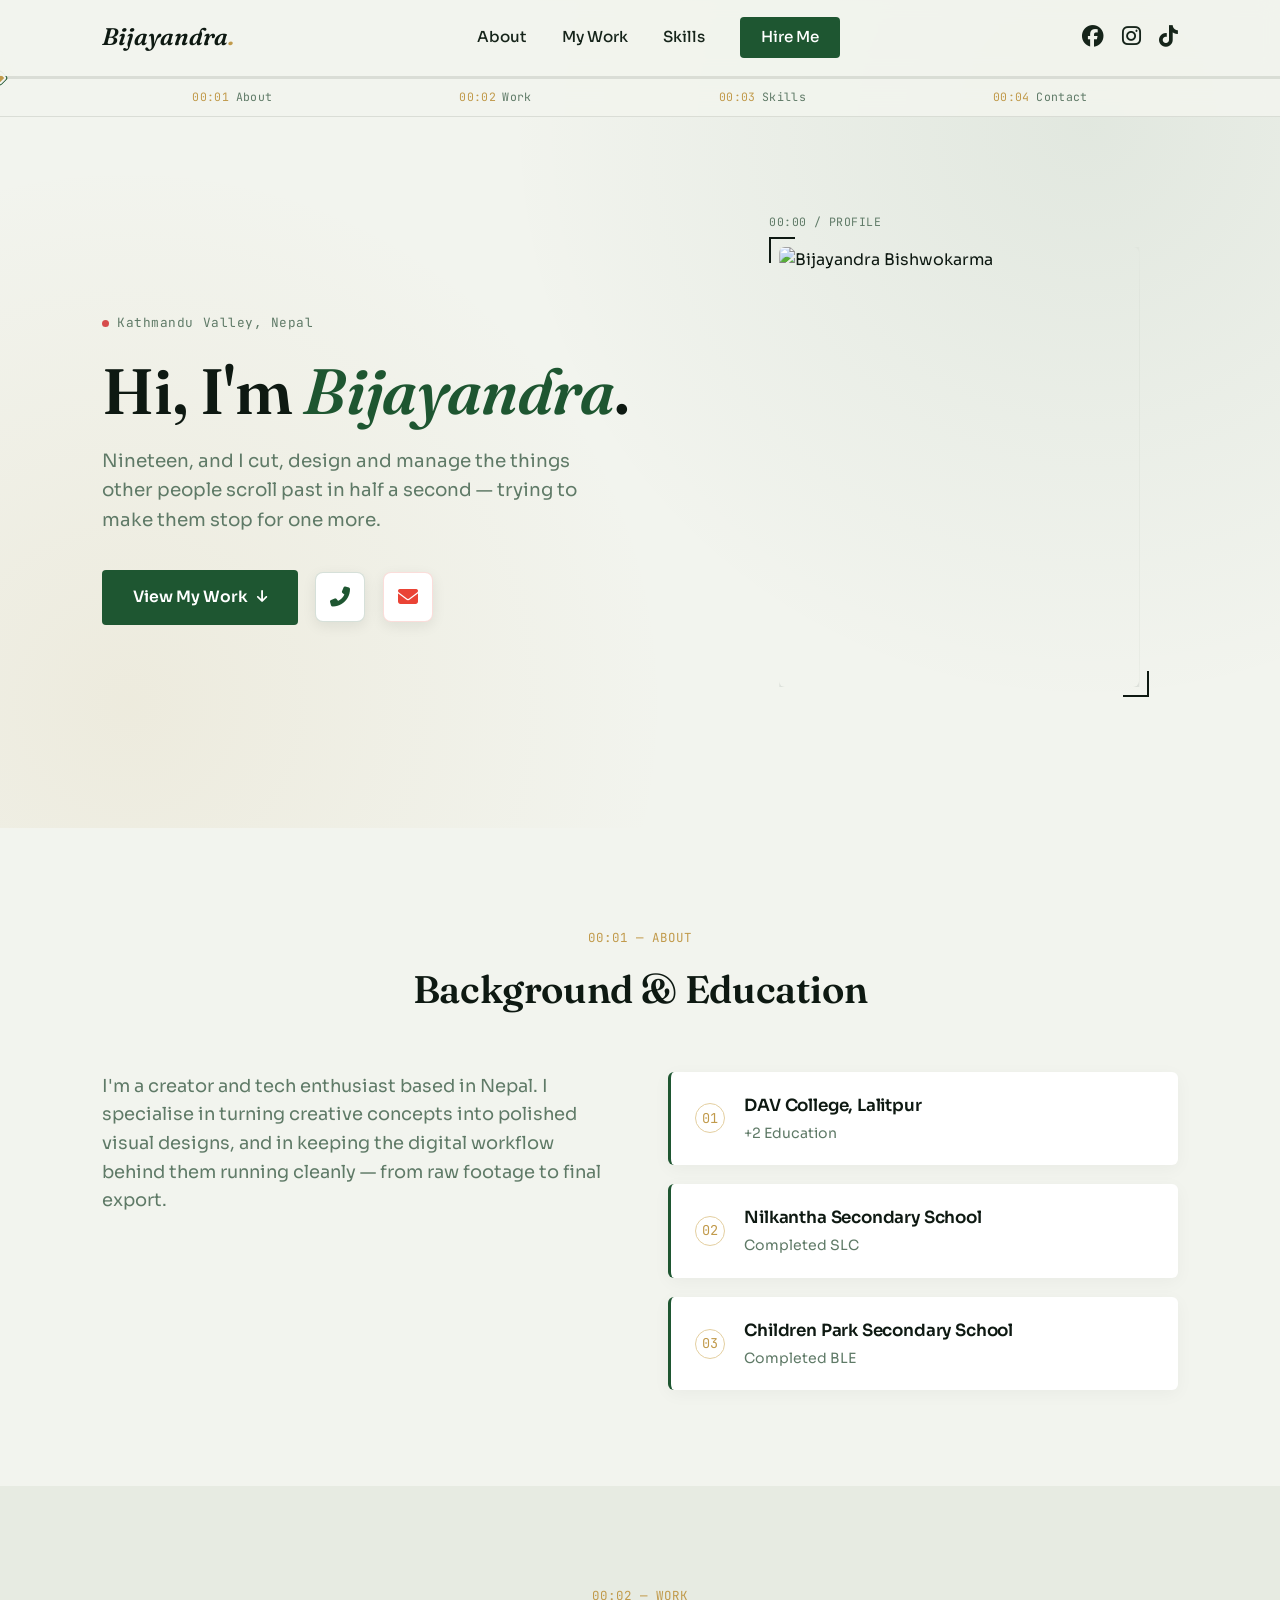
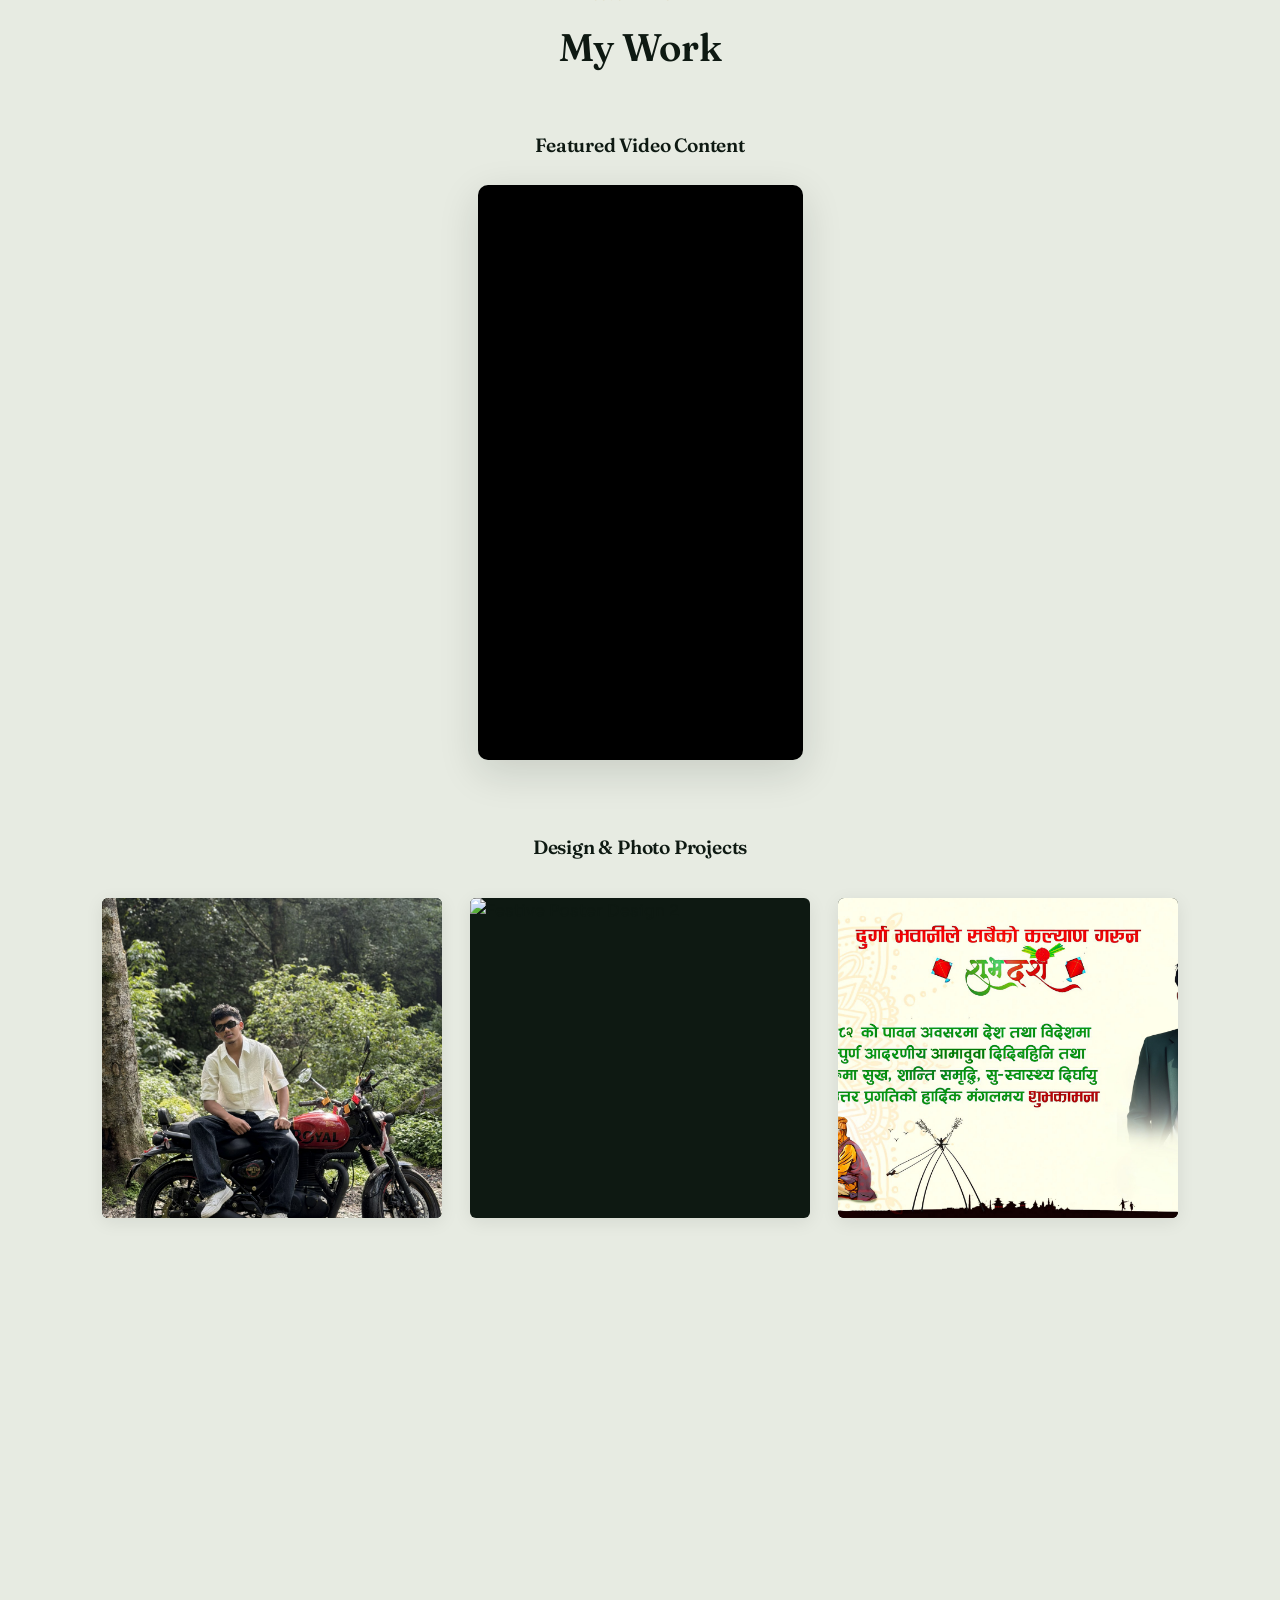
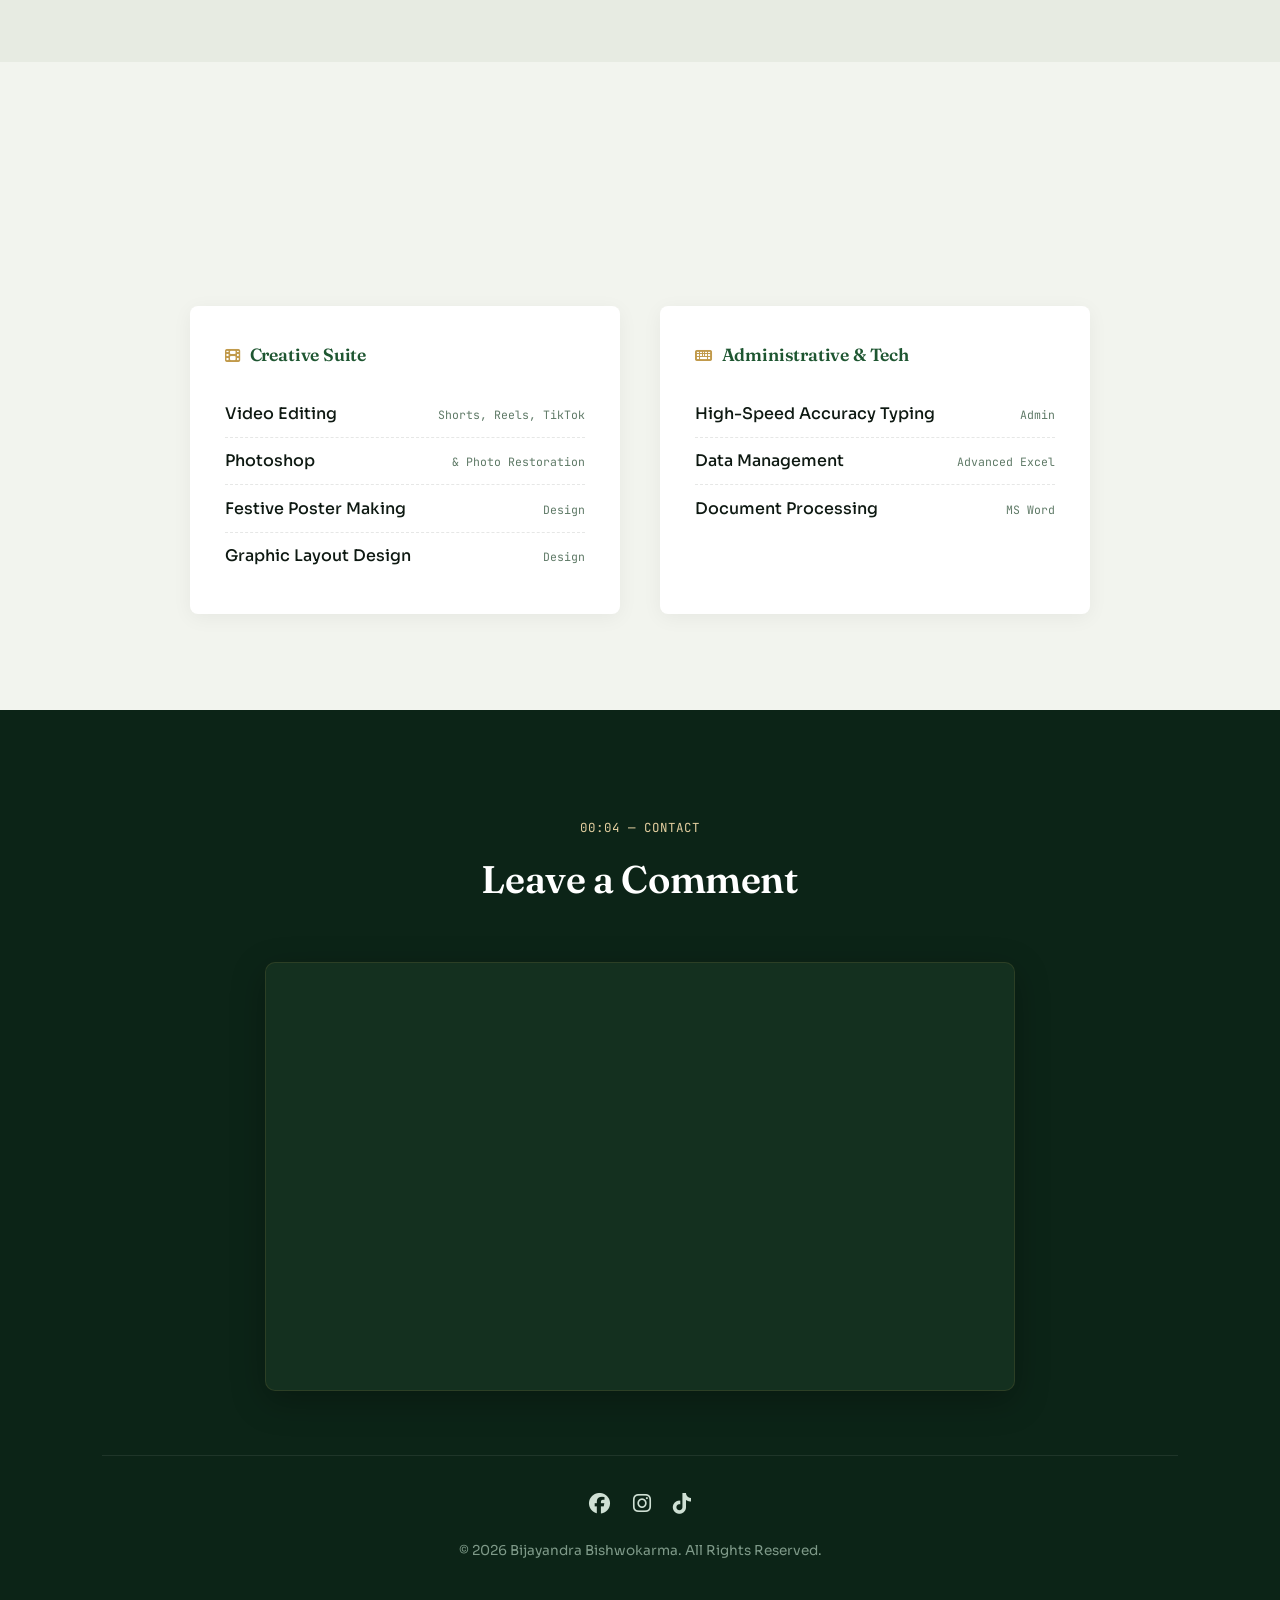
==== commit a4ae2e4d: "Update index.html" ====
--- a/index.html
+++ b/index.html
@@ -75,7 +75,7 @@
     <div class="frame-corner tl"></div>
     <div class="frame-corner br"></div>
     <span class="frame-tag">00:00 / PROFILE</span>
-    <img src="profile.jpg" alt="Bijayandra Bishwokarma">
+    <img src="pp.jpg" alt="Bijayandra Bishwokarma">
   </div>
 </section>
 
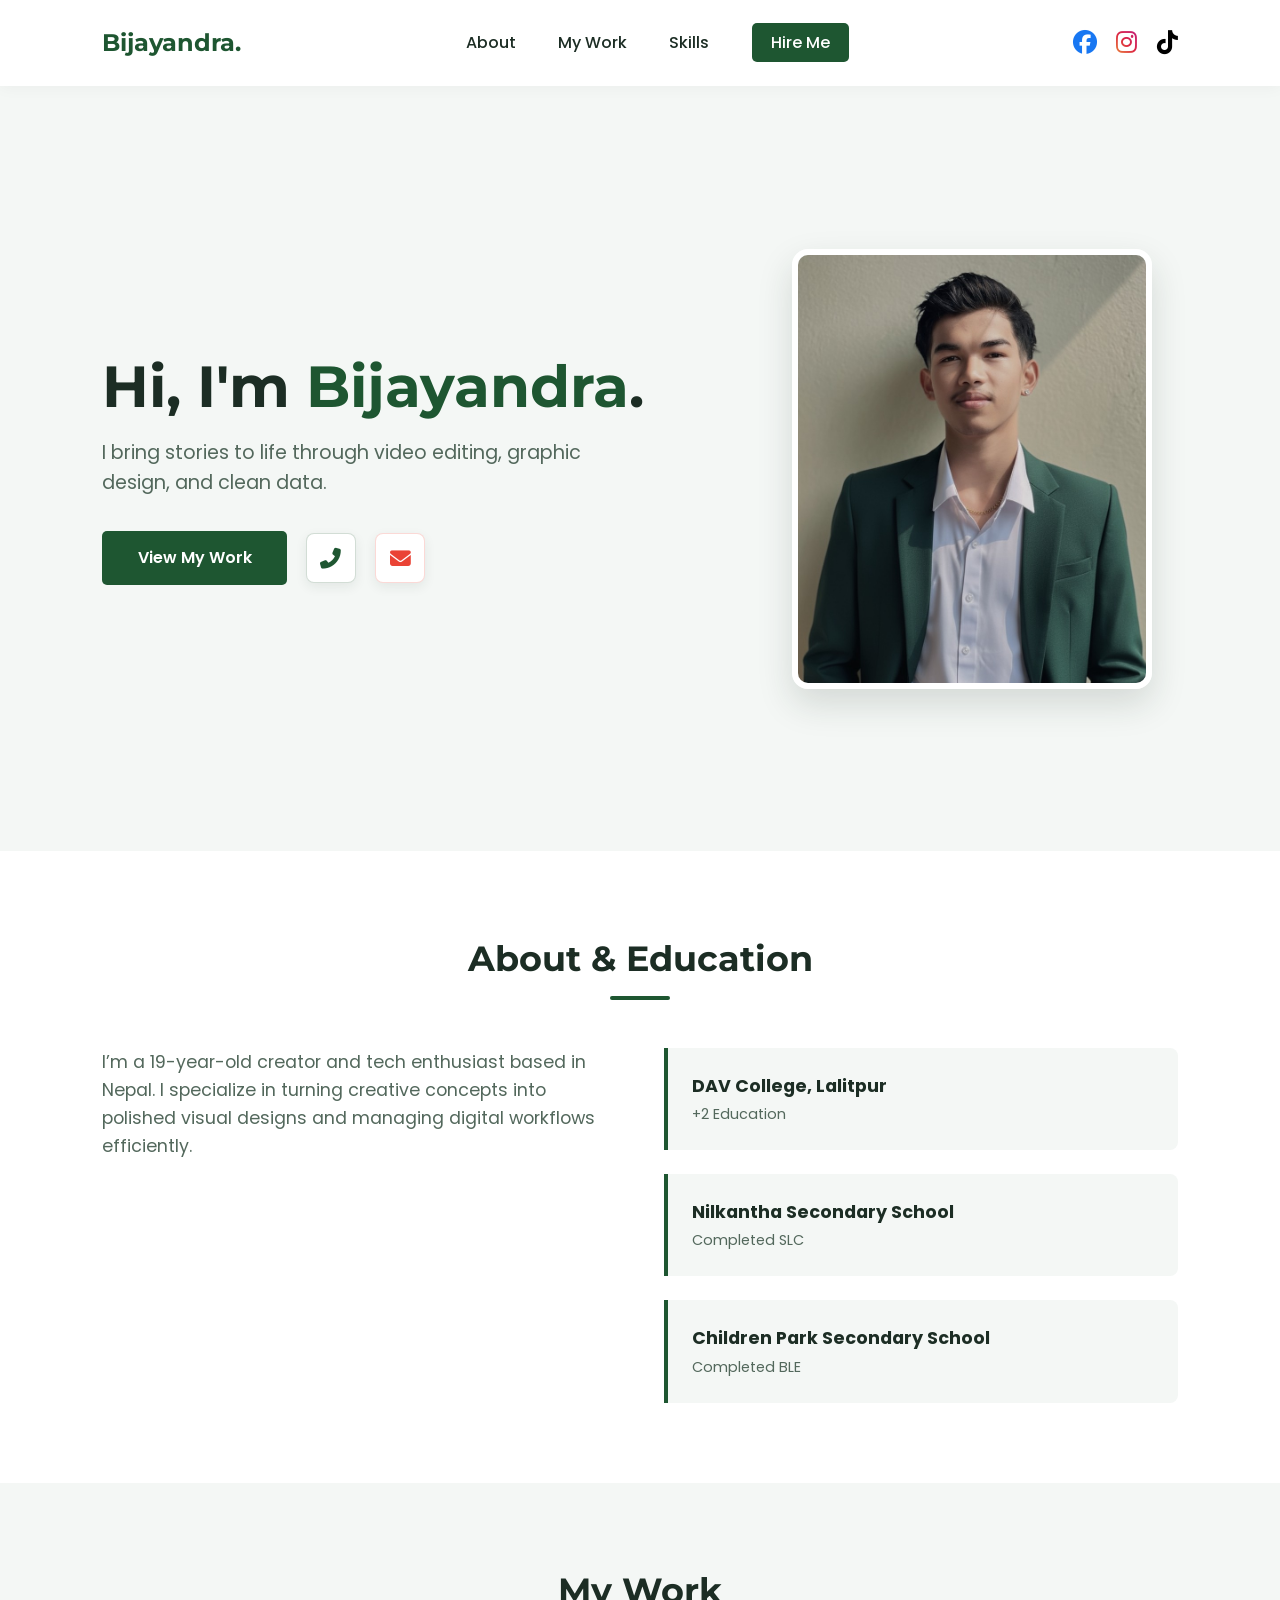
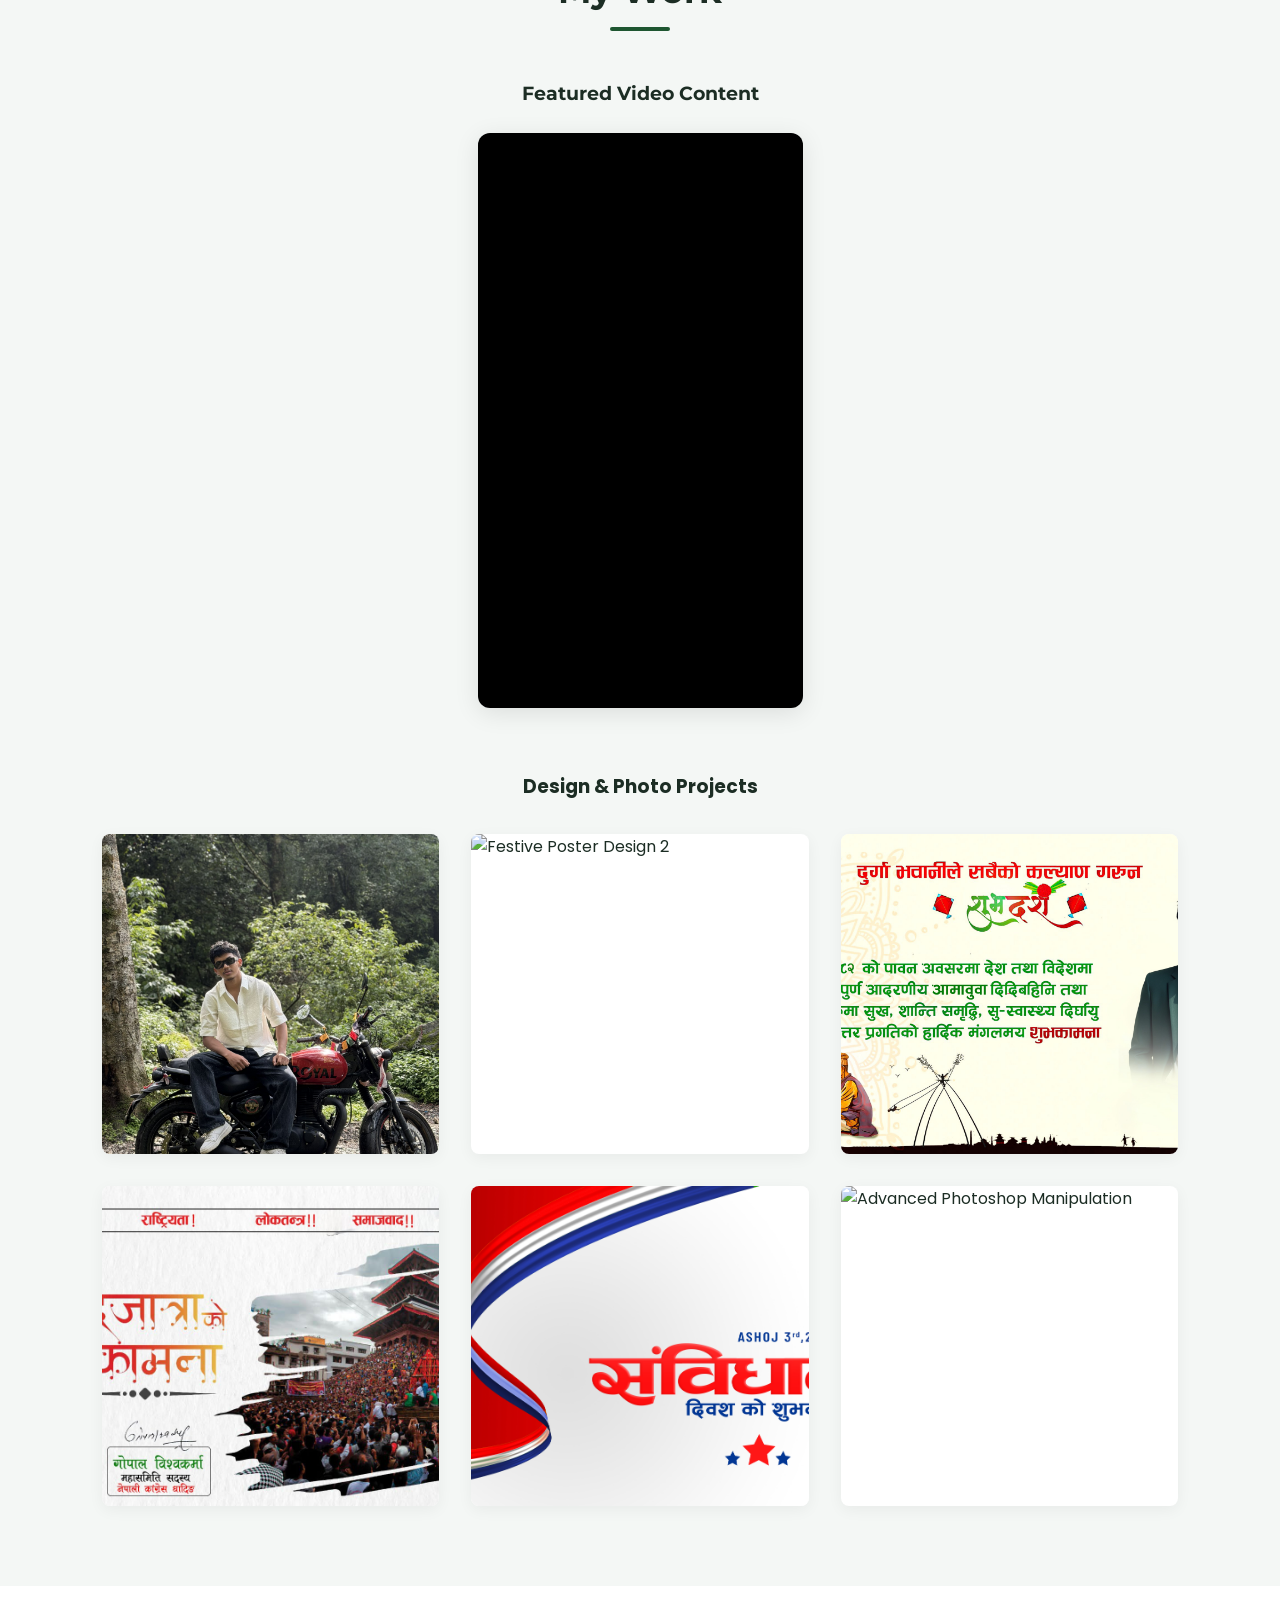
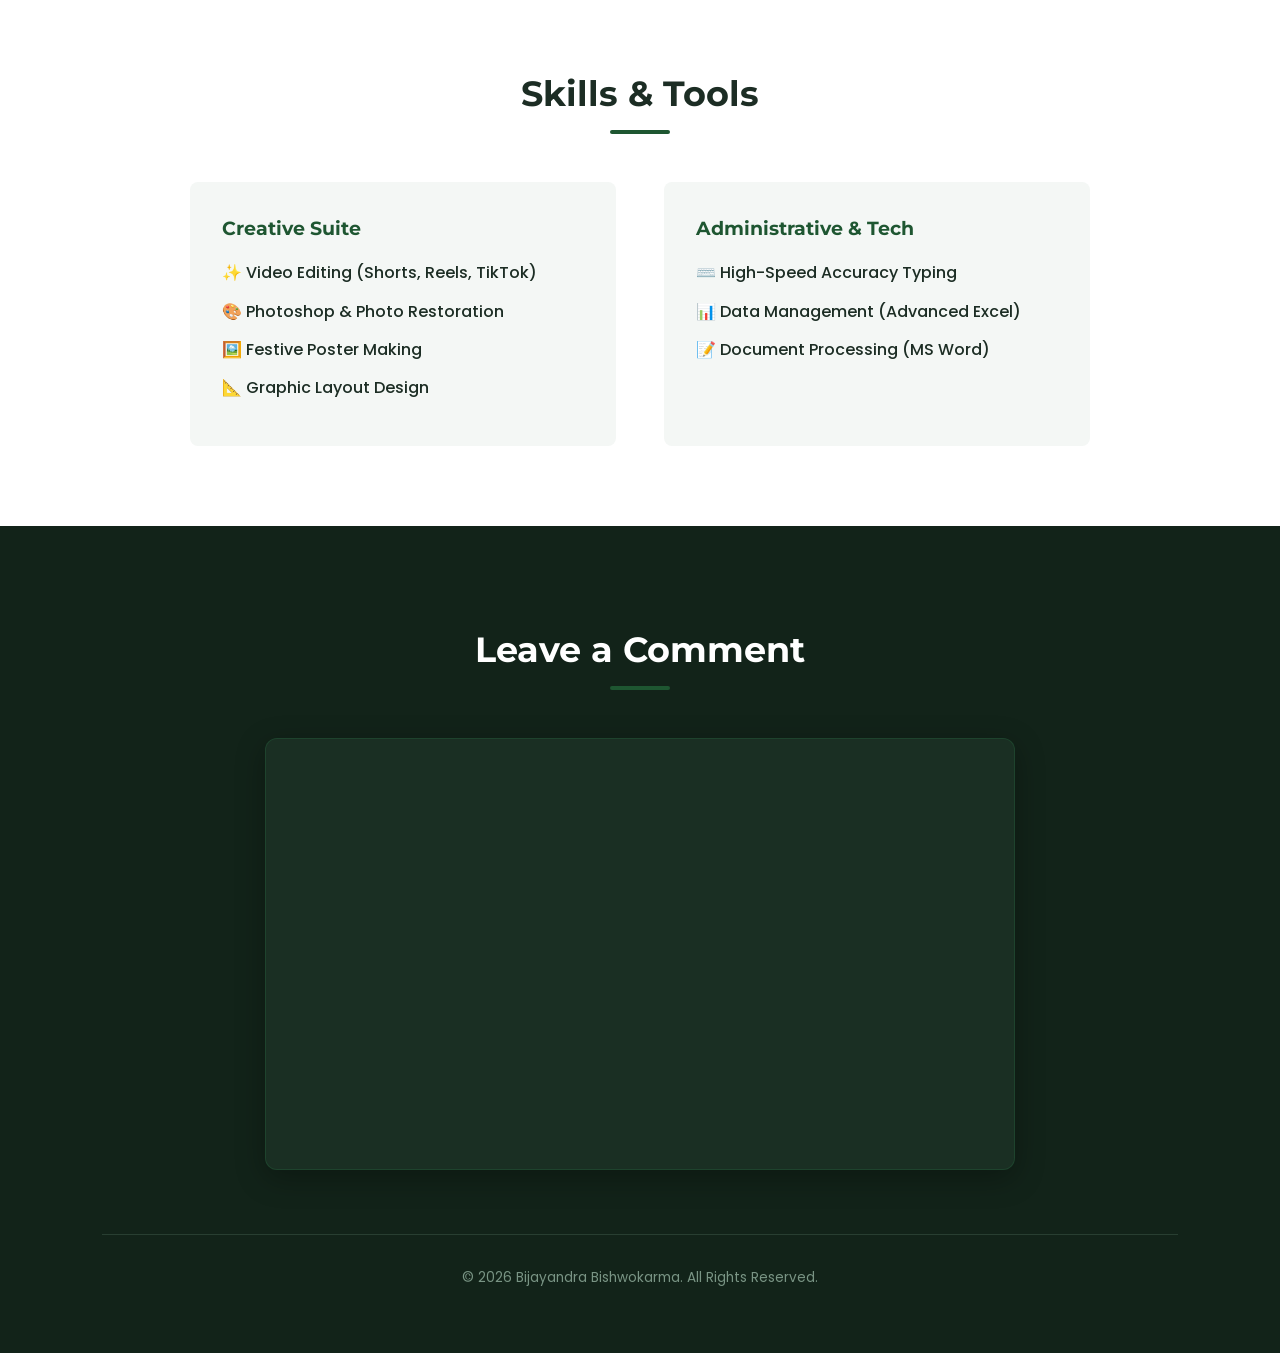
==== commit e7110de5: "Rename index.html.html to index.html" ====
--- a/index.html
+++ b/index.html
@@ -1,218 +1,183 @@
-<!DOCTYPE html>
-<html lang="en">
-<head>
-<meta charset="UTF-8">
-<meta name="viewport" content="width=device-width, initial-scale=1.0">
-<title>Bijayandra Bishwokarma — Video Editor & Designer</title>
-<meta name="description" content="Portfolio of Bijayandra Bishwokarma — video editing, graphic design & data management.">
-<link rel="preconnect" href="https://fonts.googleapis.com">
-<link rel="preconnect" href="https://fonts.gstatic.com" crossorigin>
-<link href="https://fonts.googleapis.com/css2?family=Fraunces:ital,opsz,wght@0,9..144,400;0,9..144,600;1,9..144,500&family=Sora:wght@400;500;600;700&family=JetBrains+Mono:wght@400;500&display=swap" rel="stylesheet">
-<link rel="stylesheet" href="https://cdnjs.cloudflare.com/ajax/libs/font-awesome/6.4.0/css/all.min.css">
-<link rel="stylesheet" href="style.css">
-</head>
-<body>
-
-<!-- Scroll progress "scrubber" -->
-<div class="scrubber" id="scrubber">
-  <div class="scrubber-track">
-    <div class="scrubber-fill" id="scrubberFill"></div>
-    <div class="scrubber-head" id="scrubberHead"></div>
-  </div>
-  <div class="scrubber-marks">
-    <a href="#about" class="mark" data-target="about"><span class="tc">00:01</span><span class="lb">About</span></a>
-    <a href="#portfolio" class="mark" data-target="portfolio"><span class="tc">00:02</span><span class="lb">Work</span></a>
-    <a href="#skills" class="mark" data-target="skills"><span class="tc">00:03</span><span class="lb">Skills</span></a>
-    <a href="#contact" class="mark" data-target="contact"><span class="tc">00:04</span><span class="lb">Contact</span></a>
-  </div>
-</div>
-
-<header id="siteHeader">
-  <div class="logo">Bijayandra<span class="dot">.</span></div>
-
-  <button class="menu-toggle" id="menuToggle" aria-label="Toggle menu" aria-expanded="false">
-    <span></span><span></span><span></span>
-  </button>
-
-  <nav id="mainNav">
-    <a href="#about">About</a>
-    <a href="#portfolio">My Work</a>
-    <a href="#skills">Skills</a>
-    <a href="#contact" class="btn-nav">Hire Me</a>
-  </nav>
-
-  <div class="top-socials">
-    <a href="https://www.facebook.com/bijayandra.bishwokarma" target="_blank" rel="noopener" class="icon-fb" aria-label="Facebook"><i class="fab fa-facebook"></i></a>
-    <a href="https://www.instagram.com/bijayandra_2/" target="_blank" rel="noopener" class="icon-insta" aria-label="Instagram"><i class="fab fa-instagram"></i></a>
-    <a href="https://www.tiktok.com/@bijayandra.x__" target="_blank" rel="noopener" class="icon-tt" aria-label="TikTok"><i class="fab fa-tiktok"></i></a>
-  </div>
-</header>
-
-<section class="hero">
-  <div class="hero-noise" aria-hidden="true"></div>
-  <div class="hero-content">
-    <p class="eyebrow reveal-line"><span class="rec-dot"></span>Kathmandu Valley, Nepal</p>
-    <h1 class="reveal-line">
-      <span class="line">Hi, I'm <em>Bijayandra</em>.</span>
-    </h1>
-    <p class="hero-sub reveal-line">Nineteen, and I cut, design and manage the things other people scroll past in half a second — trying to make them stop for one more.</p>
-
-    <div class="hero-actions reveal-line">
-      <a href="#portfolio" class="btn-primary">
-        <span>View My Work</span>
-        <i class="fas fa-arrow-down"></i>
-      </a>
-      <a href="tel:+9779840035249" class="btn-hero-icon icon-phone-hero" title="Call Me">
-        <i class="fas fa-phone-alt"></i>
-      </a>
-      <a href="mailto:bijayandra2@gmail.com" class="btn-hero-icon icon-gmail-hero" title="Email Me">
-        <i class="fas fa-envelope"></i>
-      </a>
-    </div>
-  </div>
-
-  <div class="hero-image">
-    <div class="frame-corner tl"></div>
-    <div class="frame-corner br"></div>
-    <span class="frame-tag">00:00 / PROFILE</span>
-    <img src="pp.jpg" alt="Bijayandra Bishwokarma">
-  </div>
-</section>
-
-<section id="about" class="about-section">
-  <div class="section-title reveal-up">
-    <span class="tc-label">00:01 — ABOUT</span>
-    <h2>Background &amp; Education</h2>
-  </div>
-  <div class="about-container">
-    <div class="bio reveal-up">
-      <p>I'm a creator and tech enthusiast based in Nepal. I specialise in turning creative concepts into polished visual designs, and in keeping the digital workflow behind them running cleanly — from raw footage to final export.</p>
-    </div>
-    <div class="education-grid">
-      <div class="edu-card reveal-up">
-        <span class="edu-mark">01</span>
-        <div>
-          <h3>DAV College, Lalitpur</h3>
-          <p class="duration">+2 Education</p>
-        </div>
-      </div>
-      <div class="edu-card reveal-up">
-        <span class="edu-mark">02</span>
-        <div>
-          <h3>Nilkantha Secondary School</h3>
-          <p class="duration">Completed SLC</p>
-        </div>
-      </div>
-      <div class="edu-card reveal-up">
-        <span class="edu-mark">03</span>
-        <div>
-          <h3>Children Park Secondary School</h3>
-          <p class="duration">Completed BLE</p>
-        </div>
-      </div>
-    </div>
-  </div>
-</section>
-
-<section id="portfolio" class="portfolio-section">
-  <div class="section-title reveal-up">
-    <span class="tc-label">00:02 — WORK</span>
-    <h2>My Work</h2>
-  </div>
-
-  <div class="tiktok-container reveal-up">
-    <h3>Featured Video Content</h3>
-    <div class="tiktok-wrapper">
-      <blockquote class="tiktok-embed"
-                  cite="https://www.tiktok.com/@bijayandra.x__/video/7660802922829057288"
-                  data-video-id="7660802922829057288">
-        <section></section>
-      </blockquote>
-    </div>
-  </div>
-
-  <h3 class="gallery-title reveal-up">Design &amp; Photo Projects</h3>
-  <div class="work-grid">
-    <div class="work-item reveal-up"><img src="hunterjpg.jpg" alt="Festive Poster Design 1"><span class="work-caption">Poster Design</span></div>
-    <div class="work-item reveal-up"><img src="book.jpg.png" alt="Festive Poster Design 2"><span class="work-caption">Poster Design</span></div>
-    <div class="work-item reveal-up"><img src="dashina.jpg" alt="Photoshop Photo Edit"><span class="work-caption">Photo Edit</span></div>
-    <div class="work-item reveal-up"><img src="gopal.jpg.jpg" alt="Graphic Design Project 1"><span class="work-caption">Graphic Design</span></div>
-    <div class="work-item reveal-up"><img src="cons.jpg" alt="Graphic Design Project 2"><span class="work-caption">Graphic Design</span></div>
-    <div class="work-item reveal-up"><img src="duke.jpg.jpg" alt="Advanced Photoshop Manipulation"><span class="work-caption">Photo Manipulation</span></div>
-  </div>
-</section>
-
-<div id="imageModal" class="modal">
-  <span class="close-modal">&times;</span>
-  <img class="modal-content" id="imgTarget" alt="Lightbox View">
-</div>
-
-<section id="skills" class="skills-section">
-  <div class="section-title reveal-up">
-    <span class="tc-label">00:03 — SKILLS</span>
-    <h2>Skills &amp; Tools</h2>
-  </div>
-  <div class="skills-grid">
-    <div class="skill-category reveal-up">
-      <h3><i class="fas fa-film"></i> Creative Suite</h3>
-      <ul>
-        <li>Video Editing <span>Shorts, Reels, TikTok</span></li>
-        <li>Photoshop <span>&amp; Photo Restoration</span></li>
-        <li>Festive Poster Making <span>Design</span></li>
-        <li>Graphic Layout Design <span>Design</span></li>
-      </ul>
-    </div>
-    <div class="skill-category reveal-up">
-      <h3><i class="fas fa-keyboard"></i> Administrative &amp; Tech</h3>
-      <ul>
-        <li>High-Speed Accuracy Typing <span>Admin</span></li>
-        <li>Data Management <span>Advanced Excel</span></li>
-        <li>Document Processing <span>MS Word</span></li>
-      </ul>
-    </div>
-  </div>
-</section>
-
-<section id="contact" class="contact-section">
-  <div class="section-title reveal-up">
-    <span class="tc-label">00:04 — CONTACT</span>
-    <h2>Leave a Comment</h2>
-  </div>
-
-  <div class="comment-box-wrapper reveal-up">
-    <!-- Updated configuration -->
-    <div id="cusdis_thread"
-      data-host="https://cusdis.com"
-      data-app-id="3eb5d488-32ae-421f-889b-630625a8b1bf"
-      data-page-id="portfolio_homepage"
-      data-page-url="" 
-      data-page-title="Bijayandra Portfolio"
-      data-theme="dark">
-    </div>
-  </div>
-
-  <footer>
-    <div class="footer-socials">
-      <a href="https://www.facebook.com/bijayandra.bishwokarma" target="_blank" rel="noopener" aria-label="Facebook"><i class="fab fa-facebook"></i></a>
-      <a href="https://www.instagram.com/bijayandra_2/" target="_blank" rel="noopener" aria-label="Instagram"><i class="fab fa-instagram"></i></a>
-      <a href="https://www.tiktok.com/@bijayandra.x__" target="_blank" rel="noopener" aria-label="TikTok"><i class="fab fa-tiktok"></i></a>
-    </div>
-    <p class="copyright">&copy; 2026 Bijayandra Bishwokarma. All Rights Reserved.</p>
-  </footer>
-</section>
-
-<!-- Script tags at the very bottom right before </body> -->
-<script async src="https://www.tiktok.com/embed.js"></script>
-<script async defer src="https://cusdis.com/js/cusdis.es.js"></script>
-<script src="script.js"></script>
-
-<!-- Script tags at the very bottom right before </body> -->
-<script async src="https://www.tiktok.com/embed.js"></script>
-<script async defer src="https://cusdis.com/js/cusdis.es.js"></script>
-<script src="script.js"></script>
-
-<script async src="https://www.tiktok.com/embed.js"></script>
-<script async defer src="https://cusdis.com/js/cusdis.es.js"></script>
-<script src="script.js"></script>
-</body>
-</html>
+<!DOCTYPE html>
+<html lang="en">
+<head>
+    <meta charset="UTF-8">
+    <meta name="viewport" content="width=device-width, initial-scale=1.0">
+    <title>Bijayandra Bishwokarma | Portfolio</title>
+    <link rel="stylesheet" href="style.css">
+    <link href="https://fonts.googleapis.com/css2?family=Montserrat:wght@700&family=Poppins:wght@400;500;600&display=swap" rel="stylesheet">
+    <link rel="stylesheet" href="https://cdnjs.cloudflare.com/ajax/libs/font-awesome/6.4.0/css/all.min.css">
+</head>
+<body>
+
+    <header>
+        <div class="logo">Bijayandra.</div>
+        <nav>
+            <a href="#about">About</a>
+            <a href="#portfolio">My Work</a>
+            <a href="#skills">Skills</a>
+            <a href="#contact" class="btn-nav">Hire Me</a>
+        </nav>
+        <div class="top-socials">
+            <a href="https://www.facebook.com/bijayandra.bishwokarma" target="_blank" class="icon-fb"><i class="fab fa-facebook"></i></a>
+            <a href="https://www.instagram.com/bijayandra_2/" target="_blank" class="icon-insta"><i class="fab fa-instagram"></i></a>
+            <a href="https://www.tiktok.com/@bijayandra.x__" target="_blank" class="icon-tt"><i class="fab fa-tiktok"></i></a>
+        </div>
+    </header>
+
+    <section class="hero">
+        <div class="hero-content">
+            <h1>Hi, I'm <span class="highlight">Bijayandra</span>.</h1>
+            <p class="hero-sub">I bring stories to life through video editing, graphic design, and clean data.</p>
+            
+            <div class="hero-actions">
+                <a href="#portfolio" class="btn-primary">View My Work</a>
+                <a href="tel:+9779840035249" class="btn-hero-icon icon-phone-hero" title="Call Me">
+                    <i class="fas fa-phone-alt"></i>
+                </a>
+                <a href="mailto:bijayandra2@gmail.com" class="btn-hero-icon icon-gmail-hero" title="Email Me">
+                    <i class="fas fa-envelope"></i>
+                </a>
+            </div>
+        </div>
+        <div class="hero-image">
+            <img src="pp.jpg.jpg" alt="Bijayandra Bishwokarma">
+        </div>
+    </section>
+
+    <section id="about" class="about-section">
+        <div class="section-title">
+            <h2>About & Education</h2>
+            <div class="underline"></div>
+        </div>
+        <div class="about-container">
+            <div class="bio">
+                <p>I’m a 19-year-old creator and tech enthusiast based in Nepal. I specialize in turning creative concepts into polished visual designs and managing digital workflows efficiently.</p>
+            </div>
+            <div class="education-grid">
+                <div class="edu-card">
+                    <h3>DAV College, Lalitpur</h3>
+                    <p class="duration">+2 Education</p>
+                </div>
+                <div class="edu-card">
+                    <h3>Nilkantha Secondary School</h3>
+                    <p class="duration">Completed SLC</p>
+                </div>
+                <div class="edu-card">
+                    <h3>Children Park Secondary School</h3>
+                    <p class="duration">Completed BLE</p>
+                </div>
+            </div>
+        </div>
+    </section>
+
+    <section id="portfolio" class="portfolio-section">
+        <div class="section-title">
+            <h2>My Work</h2>
+            <div class="underline"></div>
+        </div>
+        
+        <div class="tiktok-container">
+            <h3>Featured Video Content</h3>
+            <div class="tiktok-wrapper">
+                <blockquote class="tiktok-embed" 
+                            cite="https://www.tiktok.com/@bijayandra.x__/video/7660802922829057288" 
+                            data-video-id="7660802922829057288">
+                    <section></section>
+                </blockquote>
+            </div>
+        </div>
+        
+        <h3 class="gallery-title">Design & Photo Projects</h3>
+        <div class="work-grid">
+            <div class="work-item"><img src="hunterjpg.jpg" alt="Festive Poster Design 1"></div>
+            <div class="work-item"><img src="book.jpg.png" alt="Festive Poster Design 2"></div>
+            <div class="work-item"><img src="dashina.jpg" alt="Photoshop Photo Edit"></div>
+            <div class="work-item"><img src="gopal.jpg.jpg" alt="Graphic Design Project 1"></div>
+            <div class="work-item"><img src="cons.jpg" alt="Graphic Design Project 2"></div>
+            <div class="work-item"><img src="duke.jpg.jpg" alt="Advanced Photoshop Manipulation"></div>
+        </div>
+    </section>
+
+    <div id="imageModal" class="modal">
+        <span class="close-modal">&times;</span>
+        <img class="modal-content" id="imgTarget" alt="Lightbox View">
+    </div>
+
+    <section id="skills" class="skills-section">
+        <div class="section-title">
+            <h2>Skills & Tools</h2>
+            <div class="underline"></div>
+        </div>
+        <div class="skills-grid">
+            <div class="skill-category">
+                <h3>Creative Suite</h3>
+                <ul>
+                    <li>✨ Video Editing (Shorts, Reels, TikTok)</li>
+                    <li>🎨 Photoshop & Photo Restoration</li>
+                    <li>🖼️ Festive Poster Making</li>
+                    <li>📐 Graphic Layout Design</li>
+                </ul>
+            </div>
+            <div class="skill-category">
+                <h3>Administrative & Tech</h3>
+                <ul>
+                    <li>⌨️ High-Speed Accuracy Typing</li>
+                    <li>📊 Data Management (Advanced Excel)</li>
+                    <li>📝 Document Processing (MS Word)</li>
+                </ul>
+            </div>
+        </div>
+    </section>
+
+    <!-- 5. Leave a Comment (Cusdis Live Integration) -->
+    <section id="contact" class="contact-section">
+        <div class="section-title">
+            <h2>Leave a Comment</h2>
+            <div class="underline"></div>
+        </div>
+        
+        <!-- Premium Box Container Wrapper for Cusdis Frame -->
+        <div class="comment-box-wrapper">
+            <div id="cusdis_thread"
+              data-host="https://cusdis.com"
+              data-app-id="3eb5d488-32ae-421f-889b-630625a8b1bf"
+              data-page-id="portfolio_homepage"
+              data-page-url="https://localhost.local"
+              data-page-title="Bijayandra Portfolio"
+              data-theme="dark">
+            </div>
+        </div>
+
+        <footer>
+            <p class="copyright">&copy; 2026 Bijayandra Bishwokarma. All Rights Reserved.</p>
+        </footer>
+    </section>
+
+    <!-- Script Implementations -->
+    <script async src="https://www.tiktok.com/embed.js"></script>
+    <script async defer src="https://cusdis.com/js/cusdis.es.js"></script>
+    <script>
+        const modal = document.getElementById("imageModal");
+        const modalImg = document.getElementById("imgTarget");
+        const closeModal = document.querySelector(".close-modal");
+
+        document.querySelectorAll('.work-item img').forEach(image => {
+            image.addEventListener('click', () => {
+                modal.classList.add('active');
+                modalImg.src = image.src;
+            });
+        });
+
+        closeModal.addEventListener('click', () => {
+            modal.classList.remove('active');
+        });
+
+        modal.addEventListener('click', (e) => {
+            if (e.target !== modalImg && e.target !== closeModal) {
+                modal.classList.remove('active');
+            }
+        });
+    </script>
+</body>
+</html>
--- a/style.css
+++ b/style.css
@@ -1,640 +1,479 @@
-/* ==========================================================================
-   Tokens — "Editor's Reel" theme
-   ========================================================================== */
-:root {
-  --paper: #f2f4ee;
-  --paper-dim: #e7ebe2;
-  --ink: #0e1912;
-  --ink-soft: #16241a;
-  --forest: #1e5631;
-  --forest-deep: #0c2417;
-  --moss: #5f7a67;
-  --brass: #c19a4b;
-  --brass-soft: #e4cfa0;
-  --line: rgba(14, 25, 18, 0.1);
-
-  --font-display: 'Fraunces', serif;
-  --font-body: 'Sora', sans-serif;
-  --font-mono: 'JetBrains Mono', monospace;
-
-  --ease: cubic-bezier(.16,.84,.44,1);
-  --nav-h: 76px;
-  --scrub-h: 46px;
-}
-
-* { margin: 0; padding: 0; box-sizing: border-box; }
-
-html { scroll-behavior: smooth; scroll-padding-top: calc(var(--nav-h) + var(--scrub-h) + 12px); }
-
-body {
-  font-family: var(--font-body);
-  color: var(--ink);
-  background-color: var(--paper);
-  line-height: 1.6;
-  overflow-x: hidden;
-}
-
-img { display: block; max-width: 100%; }
-
-h1, h2, h3 { font-family: var(--font-display); font-weight: 600; letter-spacing: -0.01em; }
-
-::selection { background: var(--brass-soft); color: var(--ink); }
-
-/* Focus visibility */
-a:focus-visible, button:focus-visible {
-  outline: 2px solid var(--brass);
-  outline-offset: 3px;
-}
-
-/* ==========================================================================
-   Scrubber — signature scroll-linked timeline
-   ========================================================================== */
-.scrubber {
-  position: fixed;
-  top: var(--nav-h);
-  left: 0;
-  width: 100%;
-  z-index: 99;
-  background: rgba(242, 244, 238, 0.9);
-  backdrop-filter: blur(10px);
-  border-bottom: 1px solid var(--line);
-}
-
-.scrubber-track {
-  position: relative;
-  height: 3px;
-  background: var(--line);
-}
-
-.scrubber-fill {
-  position: absolute;
-  top: 0; left: 0; height: 100%;
-  width: 0%;
-  background: linear-gradient(90deg, var(--forest), var(--brass));
-  transition: width 0.05s linear;
-}
-
-.scrubber-head {
-  position: absolute;
-  top: 50%;
-  left: 0%;
-  width: 10px; height: 10px;
-  background: var(--brass);
-  border: 2px solid var(--paper);
-  border-radius: 2px;
-  transform: translate(-50%, -50%) rotate(45deg);
-  box-shadow: 0 0 0 1px var(--forest);
-  transition: left 0.05s linear;
-}
-
-.scrubber-marks {
-  display: flex;
-  justify-content: space-between;
-  max-width: 1100px;
-  margin: 0 auto;
-  padding: 0.55rem 8% 0.6rem;
-}
-
-.mark {
-  display: flex;
-  align-items: baseline;
-  gap: 0.4rem;
-  text-decoration: none;
-  color: var(--moss);
-  font-family: var(--font-mono);
-  font-size: 0.72rem;
-  letter-spacing: 0.03em;
-  transition: color 0.25s var(--ease);
-}
-
-.mark .tc { color: var(--brass); }
-.mark:hover, .mark.active { color: var(--forest); }
-.mark.active .lb { text-decoration: underline; text-underline-offset: 3px; }
-
-/* ==========================================================================
-   Header
-   ========================================================================== */
-header {
-  display: flex;
-  justify-content: space-between;
-  align-items: center;
-  height: var(--nav-h);
-  padding: 0 8%;
-  background: rgba(242, 244, 238, 0.9);
-  backdrop-filter: blur(10px);
-  position: fixed;
-  top: 0; left: 0; width: 100%;
-  z-index: 100;
-  border-bottom: 1px solid transparent;
-  transition: border-color 0.3s var(--ease), box-shadow 0.3s var(--ease);
-}
-
-header.scrolled {
-  border-color: var(--line);
-  box-shadow: 0 8px 24px rgba(12, 36, 23, 0.06);
-}
-
-.logo {
-  font-family: var(--font-display);
-  font-style: italic;
-  font-size: 1.5rem;
-  font-weight: 600;
-  color: var(--ink);
-}
-.logo .dot { color: var(--brass); }
-
-nav { display: flex; align-items: center; }
-
-nav a {
-  text-decoration: none;
-  color: var(--ink-soft);
-  margin: 0 1.1rem;
-  font-weight: 500;
-  font-size: 0.95rem;
-  position: relative;
-  transition: color 0.3s;
-}
-
-nav a:not(.btn-nav)::after {
-  content: '';
-  position: absolute;
-  left: 0; bottom: -4px;
-  width: 0; height: 2px;
-  background: var(--forest);
-  transition: width 0.3s var(--ease);
-}
-nav a:not(.btn-nav):hover::after { width: 100%; }
-nav a:hover { color: var(--forest); }
-
-.btn-nav {
-  background: var(--forest);
-  color: white !important;
-  padding: 0.55rem 1.3rem;
-  border-radius: 4px;
-  transition: background 0.25s, transform 0.25s;
-}
-.btn-nav:hover { background: var(--forest-deep); transform: translateY(-2px); }
-
-.top-socials { display: flex; gap: 1.1rem; align-items: center; }
-.top-socials a { font-size: 1.35rem; transition: transform 0.25s var(--ease); color: var(--ink-soft); }
-.top-socials a:hover { transform: translateY(-3px); }
-.icon-fb:hover { color: #1877F2; }
-.icon-insta:hover {
-  background: linear-gradient(45deg, #f09433, #e6683c, #dc2743, #cc2366, #bc1888);
-  -webkit-background-clip: text; -webkit-text-fill-color: transparent;
-}
-.icon-tt:hover { color: #000; }
-
-.menu-toggle {
-  display: none;
-  flex-direction: column;
-  gap: 5px;
-  background: none; border: none; cursor: pointer;
-  padding: 8px;
-}
-.menu-toggle span {
-  width: 24px; height: 2px; background: var(--ink);
-  transition: transform 0.3s var(--ease), opacity 0.3s;
-}
-.menu-toggle.open span:nth-child(1) { transform: translateY(7px) rotate(45deg); }
-.menu-toggle.open span:nth-child(2) { opacity: 0; }
-.menu-toggle.open span:nth-child(3) { transform: translateY(-7px) rotate(-45deg); }
-
-/* ==========================================================================
-   Hero
-   ========================================================================== */
-.hero {
-  position: relative;
-  display: flex;
-  align-items: center;
-  justify-content: space-between;
-  gap: 3rem;
-  padding: calc(var(--nav-h) + var(--scrub-h) + 4rem) 8% 5rem;
-  min-height: 92vh;
-  background: var(--paper);
-  overflow: hidden;
-}
-
-.hero-noise {
-  position: absolute; inset: 0;
-  background:
-    radial-gradient(circle at 85% 15%, rgba(30,86,49,0.08), transparent 45%),
-    radial-gradient(circle at 10% 85%, rgba(193,154,75,0.10), transparent 40%);
-  pointer-events: none;
-}
-
-.hero-content { flex: 1.15; position: relative; z-index: 1; }
-
-.eyebrow {
-  display: inline-flex; align-items: center; gap: 0.5rem;
-  font-family: var(--font-mono);
-  font-size: 0.8rem;
-  color: var(--moss);
-  letter-spacing: 0.04em;
-  margin-bottom: 1.4rem;
-}
-
-.rec-dot {
-  width: 7px; height: 7px; border-radius: 50%;
-  background: #d64b4b;
-  box-shadow: 0 0 0 0 rgba(214,75,75,0.5);
-  animation: pulse 2s infinite;
-}
-@keyframes pulse {
-  0% { box-shadow: 0 0 0 0 rgba(214,75,75,0.45); }
-  70% { box-shadow: 0 0 0 7px rgba(214,75,75,0); }
-  100% { box-shadow: 0 0 0 0 rgba(214,75,75,0); }
-}
-
-.hero-content h1 {
-  font-size: clamp(2.6rem, 5vw, 4.2rem);
-  line-height: 1.08;
-  margin-bottom: 1.3rem;
-}
-.hero-content h1 em { font-style: italic; color: var(--forest); }
-
-.hero-sub {
-  font-size: 1.15rem;
-  color: var(--moss);
-  margin-bottom: 2.2rem;
-  max-width: 500px;
-}
-
-.hero-actions { display: flex; align-items: center; gap: 1.1rem; flex-wrap: wrap; }
-
-.btn-primary {
-  display: inline-flex; align-items: center; gap: 0.6rem;
-  background: var(--forest);
-  color: white;
-  padding: 0.95rem 1.9rem;
-  border: none; border-radius: 4px;
-  text-decoration: none;
-  font-weight: 600;
-  font-size: 0.98rem;
-  cursor: pointer;
-  transition: background 0.3s, transform 0.25s var(--ease);
-}
-.btn-primary i { transition: transform 0.3s var(--ease); font-size: 0.85rem; }
-.btn-primary:hover { background: var(--forest-deep); transform: translateY(-3px); }
-.btn-primary:hover i { transform: translateY(3px); }
-
-.btn-hero-icon {
-  display: flex; align-items: center; justify-content: center;
-  width: 50px; height: 50px;
-  border-radius: 8px;
-  background: #fff;
-  font-size: 1.25rem;
-  text-decoration: none;
-  box-shadow: 0 4px 14px rgba(14,25,18,0.08);
-  transition: transform 0.25s var(--ease), background-color 0.25s, color 0.25s;
-}
-.icon-phone-hero { color: var(--forest); border: 1px solid rgba(30,86,49,0.18); }
-.icon-gmail-hero { color: #EA4335; border: 1px solid rgba(234,67,53,0.18); }
-.btn-hero-icon:hover { transform: translateY(-3px); }
-.icon-phone-hero:hover { background: var(--forest); color: #fff; }
-.icon-gmail-hero:hover { background: #EA4335; color: #fff; }
-
-.hero-image {
-  position: relative;
-  flex: 0.85;
-  display: flex; justify-content: center;
-}
-
-.hero-image img {
-  width: 360px; height: 440px;
-  object-fit: cover;
-  border-radius: 6px;
-  box-shadow: 0 25px 60px rgba(12,36,23,0.2);
-  clip-path: inset(0 0 0 0);
-  animation: wipe-in 1.1s var(--ease) both;
-  animation-delay: 0.15s;
-}
-
-@keyframes wipe-in {
-  from { clip-path: inset(0 100% 0 0); }
-  to { clip-path: inset(0 0 0 0); }
-}
-
-.frame-corner { position: absolute; width: 26px; height: 26px; border-color: var(--brass); z-index: 2; }
-.frame-corner.tl { top: -10px; left: calc(50% - 190px); border-top: 2px solid; border-left: 2px solid; }
-.frame-corner.br { bottom: -10px; right: calc(50% - 190px); border-bottom: 2px solid; border-right: 2px solid; }
-
-.frame-tag {
-  position: absolute; top: -34px; left: calc(50% - 190px);
-  font-family: var(--font-mono);
-  font-size: 0.72rem;
-  color: var(--moss);
-  letter-spacing: 0.04em;
-}
-
-/* ==========================================================================
-   Reveal animations (scroll-triggered)
-   ========================================================================== */
-.reveal-line, .reveal-up {
-  opacity: 0;
-  transform: translateY(22px);
-  transition: opacity 0.7s var(--ease), transform 0.7s var(--ease);
-}
-.reveal-line.in, .reveal-up.in { opacity: 1; transform: translateY(0); }
-
-.hero .reveal-line { transition-delay: 0.05s; }
-.hero .reveal-line:nth-child(1) { transition-delay: 0.05s; }
-.hero-content .eyebrow.reveal-line.in,
-.hero-content h1.reveal-line.in,
-.hero-content .hero-sub.reveal-line.in,
-.hero-content .hero-actions.reveal-line.in { opacity: 1; transform: translateY(0); }
-
-/* stagger children of grids */
-.education-grid .edu-card:nth-child(1) { transition-delay: 0.05s; }
-.education-grid .edu-card:nth-child(2) { transition-delay: 0.15s; }
-.education-grid .edu-card:nth-child(3) { transition-delay: 0.25s; }
-
-.work-grid .work-item:nth-child(1) { transition-delay: 0.02s; }
-.work-grid .work-item:nth-child(2) { transition-delay: 0.08s; }
-.work-grid .work-item:nth-child(3) { transition-delay: 0.14s; }
-.work-grid .work-item:nth-child(4) { transition-delay: 0.20s; }
-.work-grid .work-item:nth-child(5) { transition-delay: 0.26s; }
-.work-grid .work-item:nth-child(6) { transition-delay: 0.32s; }
-
-/* ==========================================================================
-   Section title utility
-   ========================================================================== */
-.section-title { text-align: center; margin-bottom: 3.2rem; }
-
-.tc-label {
-  display: inline-block;
-  font-family: var(--font-mono);
-  font-size: 0.78rem;
-  color: var(--brass);
-  letter-spacing: 0.08em;
-  margin-bottom: 0.7rem;
-}
-
-.section-title h2 { font-size: clamp(1.9rem, 3vw, 2.4rem); }
-
-/* ==========================================================================
-   About
-   ========================================================================== */
-.about-section { padding: 6rem 8%; }
-
-.about-container {
-  display: grid;
-  grid-template-columns: 1fr 1fr;
-  gap: 3.5rem;
-  align-items: start;
-}
-
-.bio p { font-size: 1.12rem; color: var(--moss); }
-
-.education-grid { display: flex; flex-direction: column; gap: 1.2rem; }
-
-.edu-card {
-  display: flex; align-items: center; gap: 1.2rem;
-  background: #fff;
-  padding: 1.3rem 1.5rem;
-  border-radius: 6px;
-  border-left: 3px solid var(--forest);
-  box-shadow: 0 4px 18px rgba(14,25,18,0.04);
-  transition: transform 0.3s var(--ease), box-shadow 0.3s var(--ease);
-}
-.edu-card:hover { transform: translateX(6px); box-shadow: 0 8px 24px rgba(14,25,18,0.08); }
-
-.edu-mark {
-  font-family: var(--font-mono);
-  font-size: 0.85rem;
-  color: var(--brass);
-  border: 1px solid var(--brass-soft);
-  border-radius: 50%;
-  width: 30px; height: 30px;
-  display: flex; align-items: center; justify-content: center;
-  flex-shrink: 0;
-}
-
-.edu-card h3 { font-size: 1.05rem; margin-bottom: 0.15rem; font-family: var(--font-body); font-weight: 600; }
-.duration { color: var(--moss); font-size: 0.88rem; }
-
-/* ==========================================================================
-   Portfolio
-   ========================================================================== */
-.portfolio-section { padding: 6rem 8%; background: var(--paper-dim); }
-
-.tiktok-container { max-width: 325px; margin: 0 auto 4.5rem; text-align: center; }
-.tiktok-container h3 { margin-bottom: 1.5rem; font-family: var(--font-display); color: var(--ink); font-size: 1.2rem; }
-
-.tiktok-wrapper {
-  width: 100%; height: 575px;
-  border-radius: 10px;
-  overflow: hidden;
-  box-shadow: 0 12px 40px rgba(14,25,18,0.14);
-  background: #000;
-  position: relative;
-}
-.tiktok-wrapper iframe, .tiktok-wrapper .tiktok-embed {
-  position: absolute;
-  width: 100% !important; height: 760px !important;
-  top: -65px !important; left: 0 !important;
-  margin: 0 !important; border: none !important;
-}
-
-.gallery-title { text-align: center; margin: 0 0 2.2rem; font-size: 1.2rem; }
-
-.work-grid {
-  display: grid;
-  grid-template-columns: repeat(auto-fit, minmax(280px, 1fr));
-  gap: 1.8rem;
-}
-
-.work-item {
-  position: relative;
-  background: var(--ink);
-  border-radius: 6px;
-  overflow: hidden;
-  height: 320px;
-  cursor: pointer;
-  transition: transform 0.4s var(--ease), box-shadow 0.4s var(--ease);
-  box-shadow: 0 4px 18px rgba(14,25,18,0.08);
-}
-.work-item:hover { transform: translateY(-7px); box-shadow: 0 18px 34px rgba(14,25,18,0.18); }
-
-.work-item img {
-  width: 100%; height: 100%; object-fit: cover;
-  transition: transform 0.5s var(--ease), opacity 0.4s;
-}
-.work-item:hover img { transform: scale(1.08); opacity: 0.75; }
-
-.work-caption {
-  position: absolute; left: 0; right: 0; bottom: 0;
-  padding: 1rem 1.2rem;
-  font-family: var(--font-mono);
-  font-size: 0.78rem;
-  letter-spacing: 0.03em;
-  color: #fff;
-  background: linear-gradient(0deg, rgba(12,36,23,0.85), transparent);
-  transform: translateY(100%);
-  transition: transform 0.4s var(--ease);
-}
-.work-item:hover .work-caption { transform: translateY(0); }
-
-/* ==========================================================================
-   Skills
-   ========================================================================== */
-.skills-section { padding: 6rem 8%; }
-
-.skills-grid {
-  display: grid; grid-template-columns: 1fr 1fr;
-  gap: 2.5rem; max-width: 900px; margin: 0 auto;
-}
-
-.skill-category {
-  background: #fff;
-  padding: 2.2rem;
-  border-radius: 8px;
-  box-shadow: 0 4px 20px rgba(14,25,18,0.05);
-  transition: transform 0.35s var(--ease), box-shadow 0.35s var(--ease);
-}
-.skill-category:hover { transform: translateY(-5px); box-shadow: 0 16px 34px rgba(14,25,18,0.1); }
-
-.skill-category h3 {
-  display: flex; align-items: center; gap: 0.6rem;
-  margin-bottom: 1.3rem;
-  color: var(--forest);
-  font-size: 1.1rem;
-}
-.skill-category h3 i { color: var(--brass); font-size: 0.95rem; }
-
-.skill-category ul { list-style: none; }
-
-.skill-category li {
-  display: flex; justify-content: space-between; align-items: baseline;
-  padding: 0.65rem 0;
-  border-bottom: 1px dashed var(--line);
-  font-weight: 500;
-}
-.skill-category li:last-child { border-bottom: none; }
-.skill-category li span {
-  font-family: var(--font-mono);
-  font-size: 0.72rem;
-  color: var(--moss);
-  font-weight: 400;
-  text-align: right;
-}
-
-/* ==========================================================================
-   Modal / Lightbox
-   ========================================================================== */
-.modal {
-  position: fixed; inset: 0;
-  background: rgba(12, 24, 17, 0.96);
-  display: flex; justify-content: center; align-items: center;
-  z-index: 1000;
-  opacity: 0; pointer-events: none;
-  transition: opacity 0.35s var(--ease);
-}
-.modal.active { opacity: 1; pointer-events: auto; }
-
-.modal-content {
-  max-width: 85%; max-height: 85vh;
-  border-radius: 6px;
-  box-shadow: 0 20px 60px rgba(0,0,0,0.5);
-  transform: scale(0.92);
-  transition: transform 0.35s var(--ease);
-}
-.modal.active .modal-content { transform: scale(1); }
-
-.close-modal {
-  position: absolute; top: 28px; right: 38px;
-  color: #fff; font-size: 2.6rem; font-weight: 300;
-  cursor: pointer; transition: color 0.25s, transform 0.25s;
-  user-select: none;
-}
-.close-modal:hover { color: var(--brass); transform: rotate(90deg); }
-
-/* ==========================================================================
-   Contact
-   ========================================================================== */
-.contact-section {
-  padding: 6.5rem 8% 3rem;
-  background: var(--forest-deep);
-  color: #fff;
-  text-align: center;
-}
-.contact-section .tc-label { color: var(--brass-soft); }
-.contact-section h2 { color: #fff; }
-
-.comment-box-wrapper {
-  max-width: 750px;
-  margin: 2.5rem auto 4rem;
-  background: #14301f;
-  padding: 2.4rem;
-  border-radius: 10px;
-  box-shadow: 0 10px 34px rgba(0,0,0,0.28);
-  border: 1px solid rgba(193,154,75,0.14);
-  text-align: left;
-  overflow: hidden;
-}
-
-#cusdis_thread { width: 100% !important; min-height: 350px; }
-#cusdis_thread iframe { width: 100% !important; min-height: 350px !important; border: none !important; overflow: hidden !important; }
-
-footer { border-top: 1px solid rgba(255,255,255,0.08); padding-top: 2rem; margin-top: 1rem; }
-
-.footer-socials { display: flex; justify-content: center; gap: 1.4rem; margin-bottom: 1.2rem; }
-.footer-socials a { color: #cfe0d4; font-size: 1.3rem; transition: color 0.25s, transform 0.25s var(--ease); }
-.footer-socials a:hover { color: var(--brass); transform: translateY(-3px); }
-
-.copyright { font-size: 0.85rem; color: #7f9a89; }
-
-/* ==========================================================================
-   Reduced motion
-   ========================================================================== */
-@media (prefers-reduced-motion: reduce) {
-  html { scroll-behavior: auto; }
-  * { animation-duration: 0.01ms !important; animation-iteration-count: 1 !important; transition-duration: 0.01ms !important; }
-  .reveal-line, .reveal-up { opacity: 1; transform: none; }
-}
-
-/* ==========================================================================
-   Mobile
-   ========================================================================== */
-@media (max-width: 968px) {
-  :root { --nav-h: 68px; }
-
-  .menu-toggle { display: flex; }
-
-  nav {
-    position: fixed;
-    top: var(--nav-h); left: 0; width: 100%;
-    background: var(--paper);
-    flex-direction: column;
-    align-items: flex-start;
-    padding: 1.5rem 8%;
-    gap: 0.4rem;
-    border-bottom: 1px solid var(--line);
-    transform: translateY(-130%);
-    transition: transform 0.35s var(--ease);
-    z-index: 99;
-  }
-  nav.open { transform: translateY(0); }
-  nav a { margin: 0.5rem 0; width: 100%; }
-  nav a.btn-nav { width: fit-content; margin-top: 0.5rem; }
-
-  .top-socials { display: none; }
-
-  .scrubber-marks .lb { display: none; }
-  .scrubber-marks { padding: 0.5rem 6%; }
-
-  .hero { flex-direction: column-reverse; text-align: center; gap: 2.5rem; padding-top: calc(var(--nav-h) + var(--scrub-h) + 2.5rem); }
-  .hero-content { padding-right: 0; }
-  .hero-sub { margin-left: auto; margin-right: auto; }
-  .hero-actions { justify-content: center; }
-  .hero-image img { width: 260px; height: 320px; }
-  .frame-corner.tl { left: calc(50% - 135px); }
-  .frame-corner.br { right: calc(50% - 135px); }
-  .frame-tag { left: calc(50% - 135px); }
-
-  .about-container, .skills-grid { grid-template-columns: 1fr; gap: 2rem; }
-
-  .close-modal { top: 16px; right: 26px; font-size: 2.2rem; }
-
-  .comment-box-wrapper { padding: 1.5rem; margin: 1.5rem 0.5rem 3rem; }
-}
+/* --- Premium Emerald Theme Setup --- */
+:root {
+    --bg-primary: #ffffff;
+    --bg-secondary: #f4f7f5;
+    --text-main: #1c2d24;
+    --text-muted: #53685c;
+    --accent: #1e5631;
+    --accent-hover: #143d22;
+    --accent-light: #e8f4ec;
+}
+
+* {
+    margin: 0;
+    padding: 0;
+    box-sizing: border-box;
+    scroll-behavior: smooth;
+}
+
+body {
+    font-family: 'Poppins', sans-serif;
+    color: var(--text-main);
+    background-color: var(--bg-primary);
+    line-height: 1.6;
+}
+
+/* --- Section Formatting Utilities --- */
+.section-title {
+    text-align: center;
+    margin-bottom: 3rem;
+}
+
+.section-title h2 {
+    font-family: 'Montserrat', sans-serif;
+    font-size: 2.2rem;
+}
+
+.underline {
+    width: 60px;
+    height: 4px;
+    background-color: var(--accent);
+    margin: 0.5rem auto 0;
+    border-radius: 2px;
+}
+
+/* --- Navigation Header --- */
+header {
+    display: flex;
+    justify-content: space-between;
+    align-items: center;
+    padding: 1.5rem 8%;
+    background: rgba(255, 255, 255, 0.98);
+    position: sticky;
+    top: 0;
+    z-index: 100;
+    box-shadow: 0 2px 15px rgba(0,0,0,0.04);
+}
+
+.logo {
+    font-family: 'Montserrat', sans-serif;
+    font-size: 1.5rem;
+    font-weight: bold;
+    color: var(--accent);
+}
+
+nav a {
+    text-decoration: none;
+    color: var(--text-main);
+    margin: 0 1.2rem;
+    font-weight: 500;
+    transition: color 0.3s;
+}
+
+nav a:hover {
+    color: var(--accent);
+}
+
+.btn-nav {
+    background: var(--accent);
+    color: white !important;
+    padding: 0.5rem 1.2rem;
+    border-radius: 5px;
+}
+
+.btn-nav:hover {
+    background: var(--accent-hover);
+}
+
+.top-socials {
+    display: flex;
+    gap: 1.2rem;
+    align-items: center;
+}
+
+.top-socials a {
+    font-size: 1.5rem;
+    transition: transform 0.2s ease, opacity 0.2s;
+}
+
+.top-socials a:hover {
+    transform: scale(1.15);
+}
+
+.icon-fb { color: #1877F2; }
+.icon-insta {
+    background: -webkit-linear-gradient(45deg, #f09433 0%, #e6683c 25%, #dc2743 50%, #cc2366 75%, #bc1888 100%);
+    -webkit-background-clip: text;
+    -webkit-text-fill-color: transparent;
+}
+.icon-tt { color: #000000; }
+
+/* --- Hero Layout Match --- */
+.hero {
+    display: flex;
+    align-items: center;
+    justify-content: space-between;
+    padding: 5rem 8%;
+    background-color: var(--bg-secondary);
+    min-height: 85vh;
+}
+
+.hero-content {
+    flex: 1.2;
+    padding-right: 3rem;
+}
+
+.hero-content h1 {
+    font-family: 'Montserrat', sans-serif;
+    font-size: 3.6rem;
+    margin-bottom: 1rem;
+    line-height: 1.2;
+}
+
+.highlight {
+    color: var(--accent);
+}
+
+.hero-sub {
+    font-size: 1.2rem;
+    color: var(--text-muted);
+    margin-bottom: 2rem;
+    max-width: 520px;
+}
+
+.btn-primary {
+    display: inline-block;
+    background: var(--accent);
+    color: white;
+    padding: 0.9rem 2.2rem;
+    border: none;
+    border-radius: 5px;
+    text-decoration: none;
+    font-weight: 600;
+    cursor: pointer;
+    transition: background 0.3s, transform 0.2s;
+}
+
+.btn-primary:hover {
+    background: var(--accent-hover);
+    transform: translateY(-2px);
+}
+
+.hero-image {
+    flex: 0.8;
+    display: flex;
+    justify-content: center;
+}
+
+.hero-image img {
+    width: 360px;
+    height: 440px;
+    object-fit: cover;
+    border-radius: 16px;
+    border: 6px solid white;
+    box-shadow: 0 15px 35px rgba(28, 45, 36, 0.15);
+}
+
+/* --- About Section --- */
+.about-section {
+    padding: 5rem 8%;
+}
+
+.about-container {
+    display: grid;
+    grid-template-columns: 1fr 1fr;
+    gap: 3rem;
+}
+
+.bio p {
+    font-size: 1.1rem;
+    color: var(--text-muted);
+}
+
+.education-grid {
+    display: flex;
+    flex-direction: column;
+    gap: 1.5rem;
+}
+
+.edu-card {
+    background: var(--bg-secondary);
+    padding: 1.5rem;
+    border-left: 4px solid var(--accent);
+    border-radius: 0 8px 8px 0;
+}
+
+.edu-card h3 {
+    font-size: 1.1rem;
+    margin-bottom: 0.2rem;
+}
+
+.duration {
+    color: var(--text-muted);
+    font-size: 0.9rem;
+}
+
+/* --- Single Unified 'My Work' Section --- */
+.portfolio-section {
+    padding: 5rem 8%;
+    background-color: var(--bg-secondary);
+}
+
+.tiktok-container {
+    max-width: 325px;
+    margin: 0 auto 4rem;
+    text-align: center;
+}
+
+.tiktok-container h3 {
+    margin-bottom: 1.5rem;
+    font-family: 'Montserrat', sans-serif;
+    color: var(--text-main);
+}
+
+.tiktok-wrapper {
+    width: 100%;
+    height: 575px;
+    border-radius: 12px;
+    overflow: hidden;
+    box-shadow: 0 5px 25px rgba(0,0,0,0.1);
+    background: #000000;
+    position: relative;
+}
+
+.tiktok-wrapper iframe, 
+.tiktok-wrapper .tiktok-embed {
+    position: absolute;
+    width: 100% !important;
+    height: 760px !important;
+    top: -65px !important;
+    left: 0 !important;
+    margin: 0 !important;
+    border: none !important;
+}
+
+.gallery-title {
+    text-align: center;
+    margin-top: 2rem;
+    margin-bottom: 2rem;
+}
+
+.work-grid {
+    display: grid;
+    grid-template-columns: repeat(auto-fit, minmax(280px, 1fr));
+    gap: 2rem;
+}
+
+.work-item {
+    background: white;
+    border-radius: 8px;
+    overflow: hidden;
+    box-shadow: 0 4px 15px rgba(0,0,0,0.05);
+    height: 320px;
+    transition: transform 0.3s ease, box-shadow 0.3s;
+}
+
+.work-item:hover {
+    transform: translateY(-6px);
+    box-shadow: 0 10px 25px rgba(30, 86, 49, 0.15);
+}
+
+.work-item img {
+    width: 100%;
+    height: 100%;
+    object-fit: cover;
+    cursor: pointer;
+}
+
+/* --- Skills Section --- */
+.skills-section {
+    padding: 5rem 8%;
+}
+
+.skills-grid {
+    display: grid;
+    grid-template-columns: 1fr 1fr;
+    gap: 3rem;
+    max-width: 900px;
+    margin: 0 auto;
+}
+
+.skill-category {
+    background: var(--bg-secondary);
+    padding: 2rem;
+    border-radius: 8px;
+}
+
+.skill-category h3 {
+    margin-bottom: 1rem;
+    color: var(--accent);
+    font-family: 'Montserrat', sans-serif;
+}
+
+.skill-category ul {
+    list-style: none;
+}
+
+.skill-category li {
+    margin-bottom: 0.8rem;
+    font-weight: 500;
+}
+
+/* --- Lightbox Image Click Modal --- */
+.modal {
+    position: fixed;
+    top: 0;
+    left: 0;
+    width: 100%;
+    height: 100%;
+    background-color: rgba(18, 35, 25, 0.95);
+    display: flex;
+    justify-content: center;
+    align-items: center;
+    z-index: 1000;
+    opacity: 0;
+    pointer-events: none;
+    transition: opacity 0.3s ease;
+}
+
+.modal.active {
+    opacity: 1;
+    pointer-events: auto;
+}
+
+.modal-content {
+    max-width: 85%;
+    max-height: 85vh;
+    border-radius: 8px;
+    box-shadow: 0 10px 40px rgba(0, 0, 0, 0.5);
+    transform: scale(0.9);
+    transition: transform 0.3s ease;
+}
+
+.modal.active .modal-content {
+    transform: scale(1);
+}
+
+.close-modal {
+    position: absolute;
+    top: 25px;
+    right: 35px;
+    color: #ffffff;
+    font-size: 3rem;
+    font-weight: 300;
+    cursor: pointer;
+    transition: color 0.2s;
+    user-select: none;
+}
+
+.close-modal:hover {
+    color: #3bb765;
+}
+
+/* --- Hero Action Buttons Layout --- */
+.hero-actions {
+    display: flex;
+    align-items: center;
+    gap: 1.2rem;
+}
+
+.btn-hero-icon {
+    display: flex;
+    align-items: center;
+    justify-content: center;
+    width: 50px;
+    height: 50px;
+    border-radius: 8px;
+    background: #ffffff;
+    font-size: 1.3rem;
+    text-decoration: none;
+    box-shadow: 0 4px 12px rgba(28, 45, 36, 0.08);
+    transition: transform 0.2s ease, background-color 0.2s, color 0.2s;
+}
+
+.icon-phone-hero {
+    color: var(--accent);
+    border: 1px solid rgba(30, 86, 49, 0.2);
+}
+
+.icon-gmail-hero {
+    color: #EA4335;
+    border: 1px solid rgba(234, 67, 53, 0.2);
+}
+
+.btn-hero-icon:hover {
+    transform: translateY(-2px);
+}
+
+.icon-phone-hero:hover {
+    background-color: var(--accent);
+    color: #ffffff;
+}
+
+.icon-gmail-hero:hover {
+    background-color: #EA4335;
+    color: #ffffff;
+}
+
+/* ==========================================================================
+   5. FIXED CUSDIS COMMENT SECTION THEME 
+   ========================================================================== */
+.contact-section {
+    padding: 6rem 8% 4rem;
+    background-color: #122319; /* Signature forest dark green */
+    color: #ffffff;
+    text-align: center;
+}
+
+.comment-box-wrapper {
+    max-width: 750px;
+    margin: 2.5rem auto 4rem;
+    background: #1a2f23; /* Matching emerald content container */
+    padding: 2.5rem;
+    border-radius: 12px;
+    box-shadow: 0 8px 30px rgba(0, 0, 0, 0.3);
+    border: 1px solid rgba(59, 183, 101, 0.15);
+    text-align: left;
+    overflow: hidden;
+}
+
+/* Styles targeted to control the inner structure window sizes */
+#cusdis_thread {
+    width: 100% !important;
+    min-height: 350px;
+}
+
+#cusdis_thread iframe {
+    width: 100% !important;
+    min-height: 350px !important;
+    border: none !important;
+    overflow: hidden !important;
+}
+
+footer {
+    text-align: center;
+    border-top: 1px solid #283e31;
+    padding-top: 2rem;
+    margin-top: 2rem;
+}
+
+.copyright {
+    font-size: 0.85rem;
+    color: #799484;
+}
+
+/* --- Mobile Device Optimization --- */
+@media (max-width: 968px) {
+    header { flex-direction: column; gap: 1rem; padding: 1.5rem 5%; }
+    nav a { margin: 0 0.6rem; }
+    .top-socials { margin-top: 0.5rem; }
+    .hero { flex-direction: column; text-align: center; padding: 4rem 5%; }
+    .hero-content { padding-right: 0; margin-bottom: 3rem; }
+    .hero-content h1 { font-size: 2.6rem; }
+    .hero-image img { width: 280px; height: 340px; }
+    .about-container, .skills-grid { grid-template-columns: 1fr; gap: 2rem; }
+    .close-modal { top: 15px; right: 25px; font-size: 2.5rem; }
+    .hero-actions { justify-content: center; gap: 1rem; }
+    .btn-hero-icon { width: 46px; height: 46px; font-size: 1.2rem; }
+    .comment-box-wrapper { padding: 1.5rem; margin: 1.5rem 0.5rem 3rem; }
+}
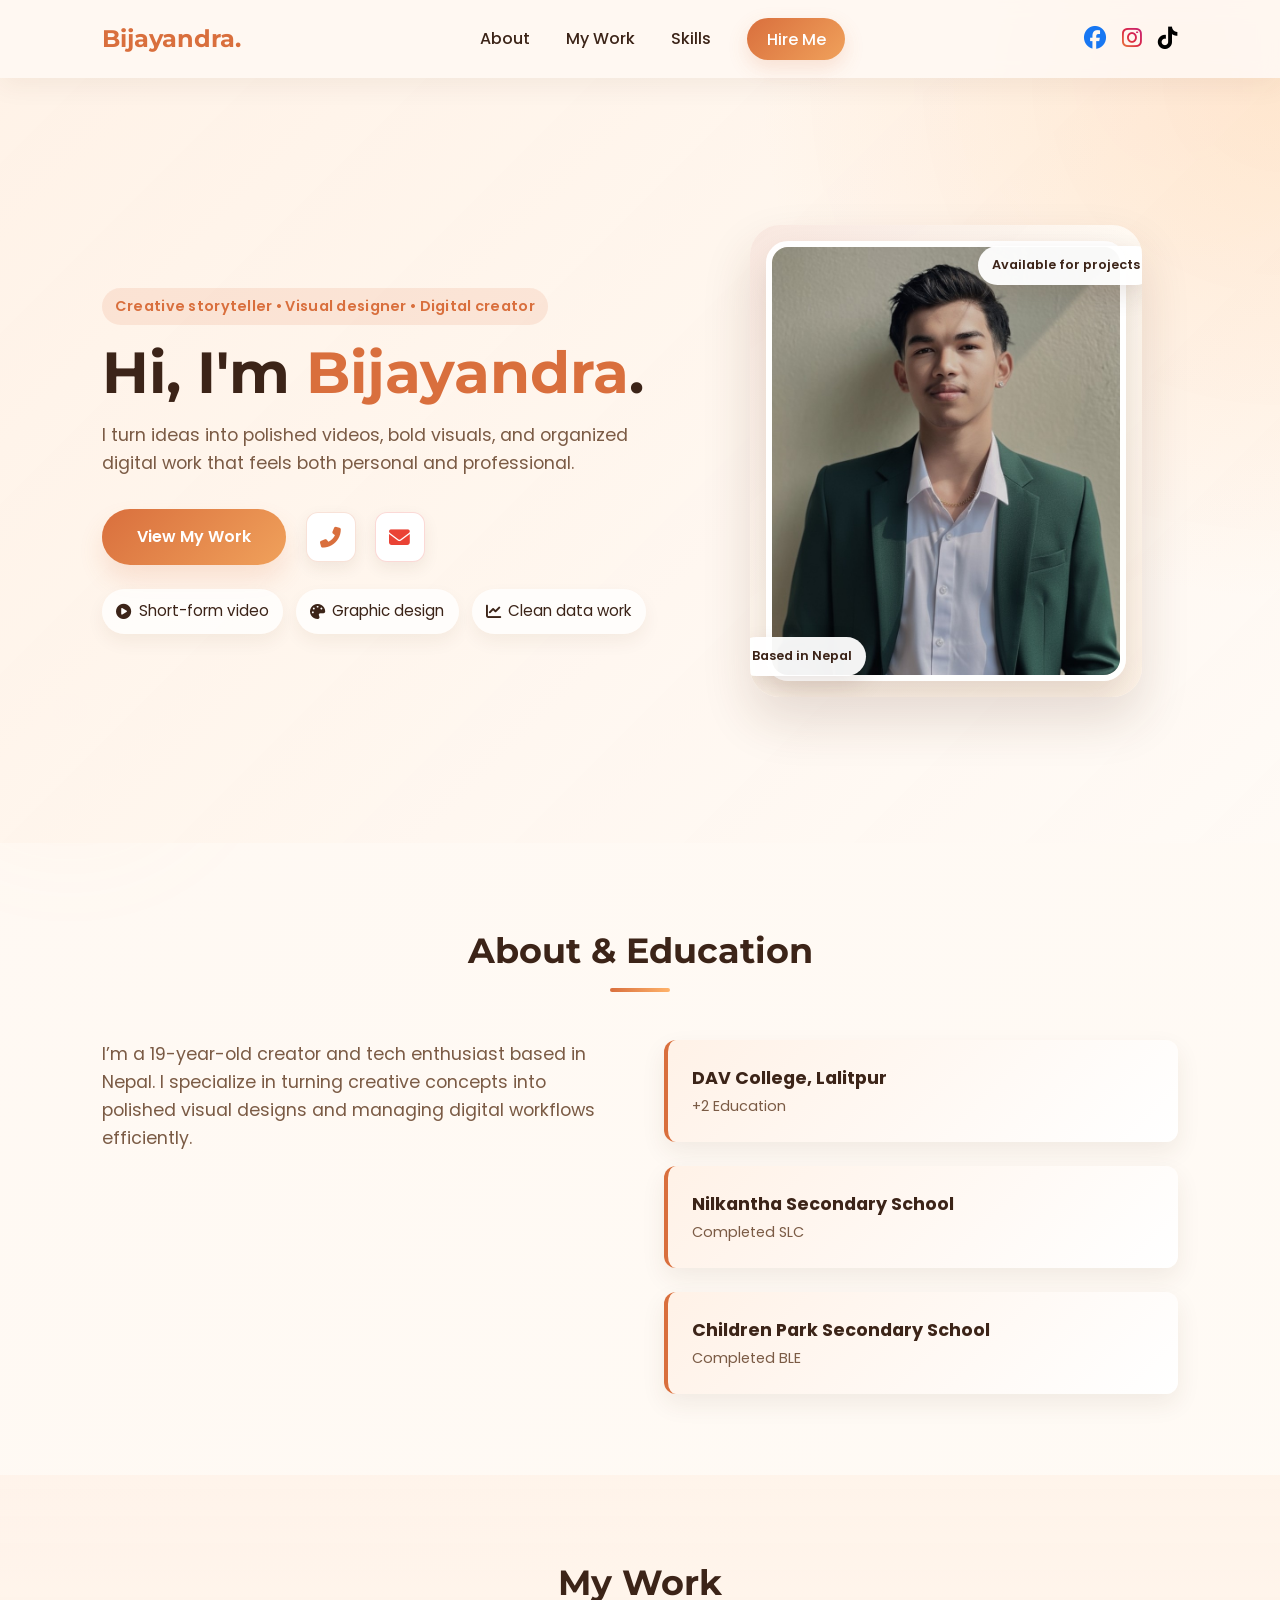
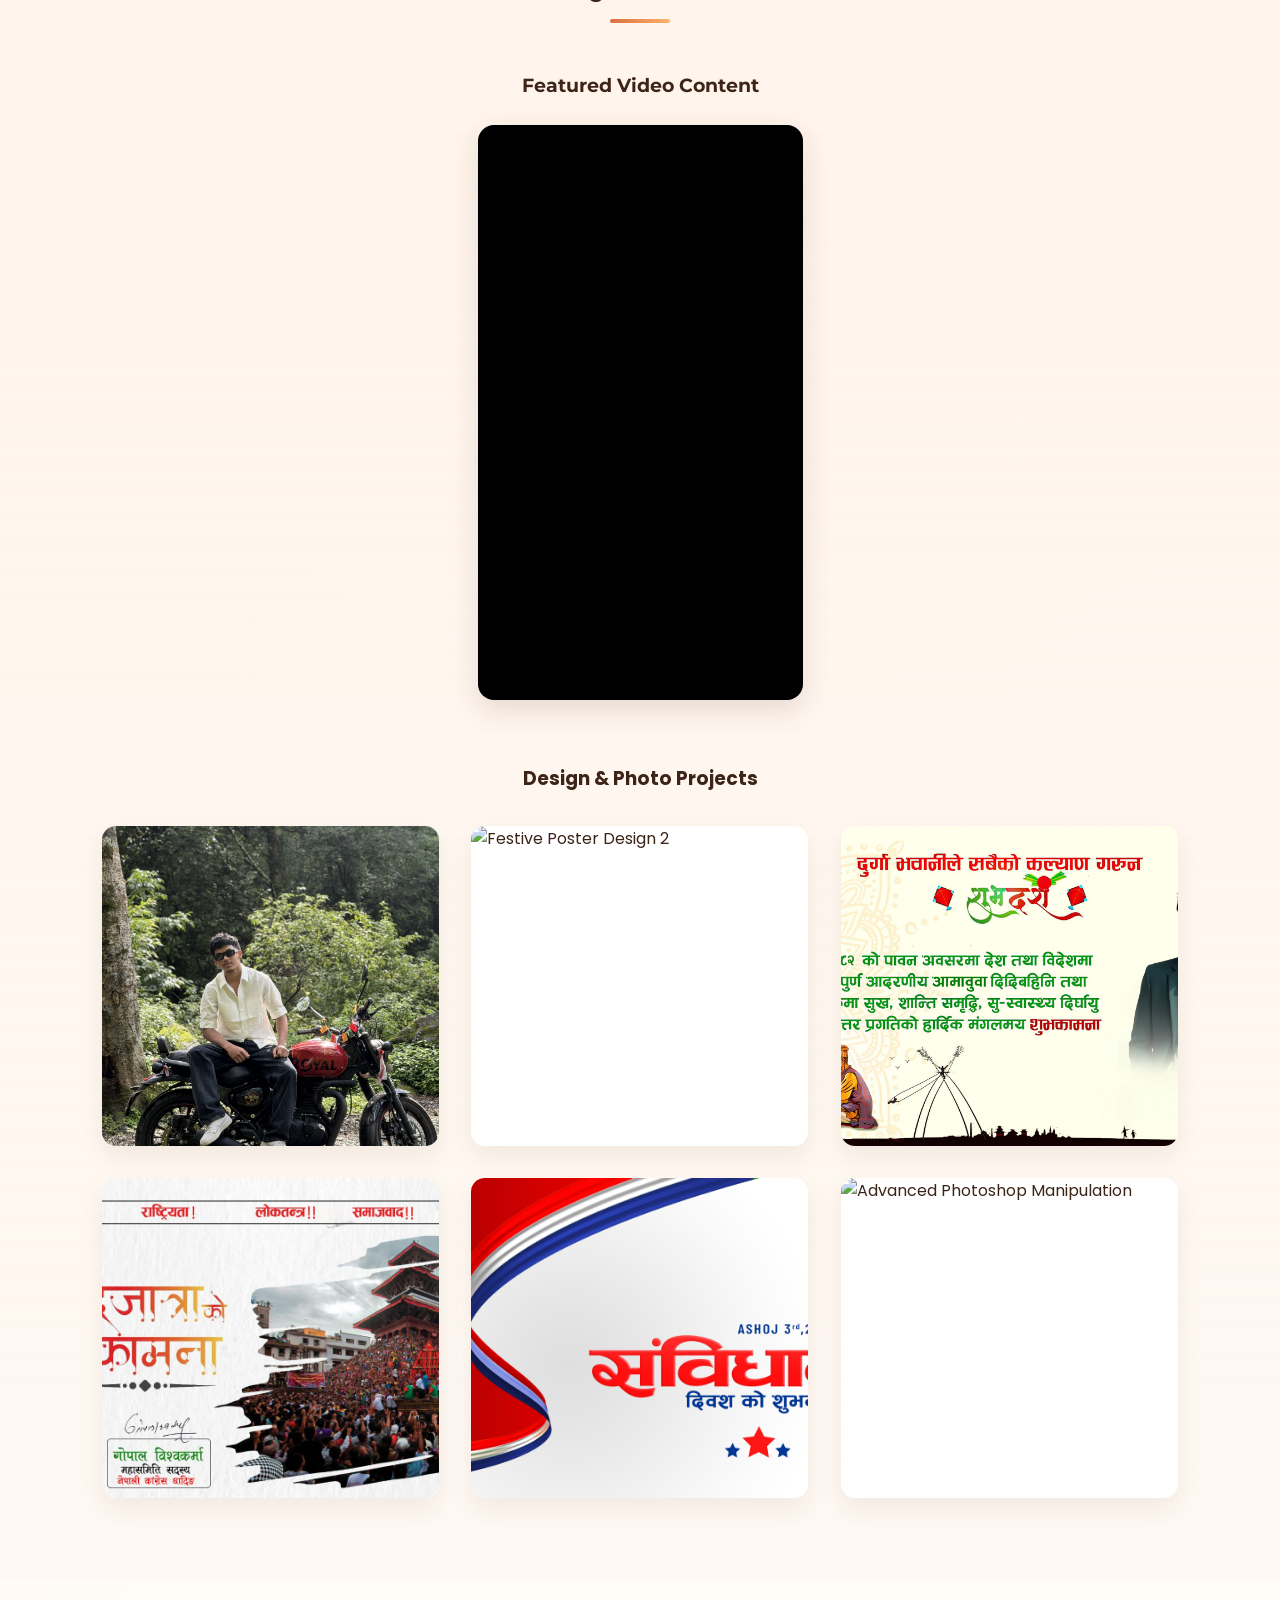
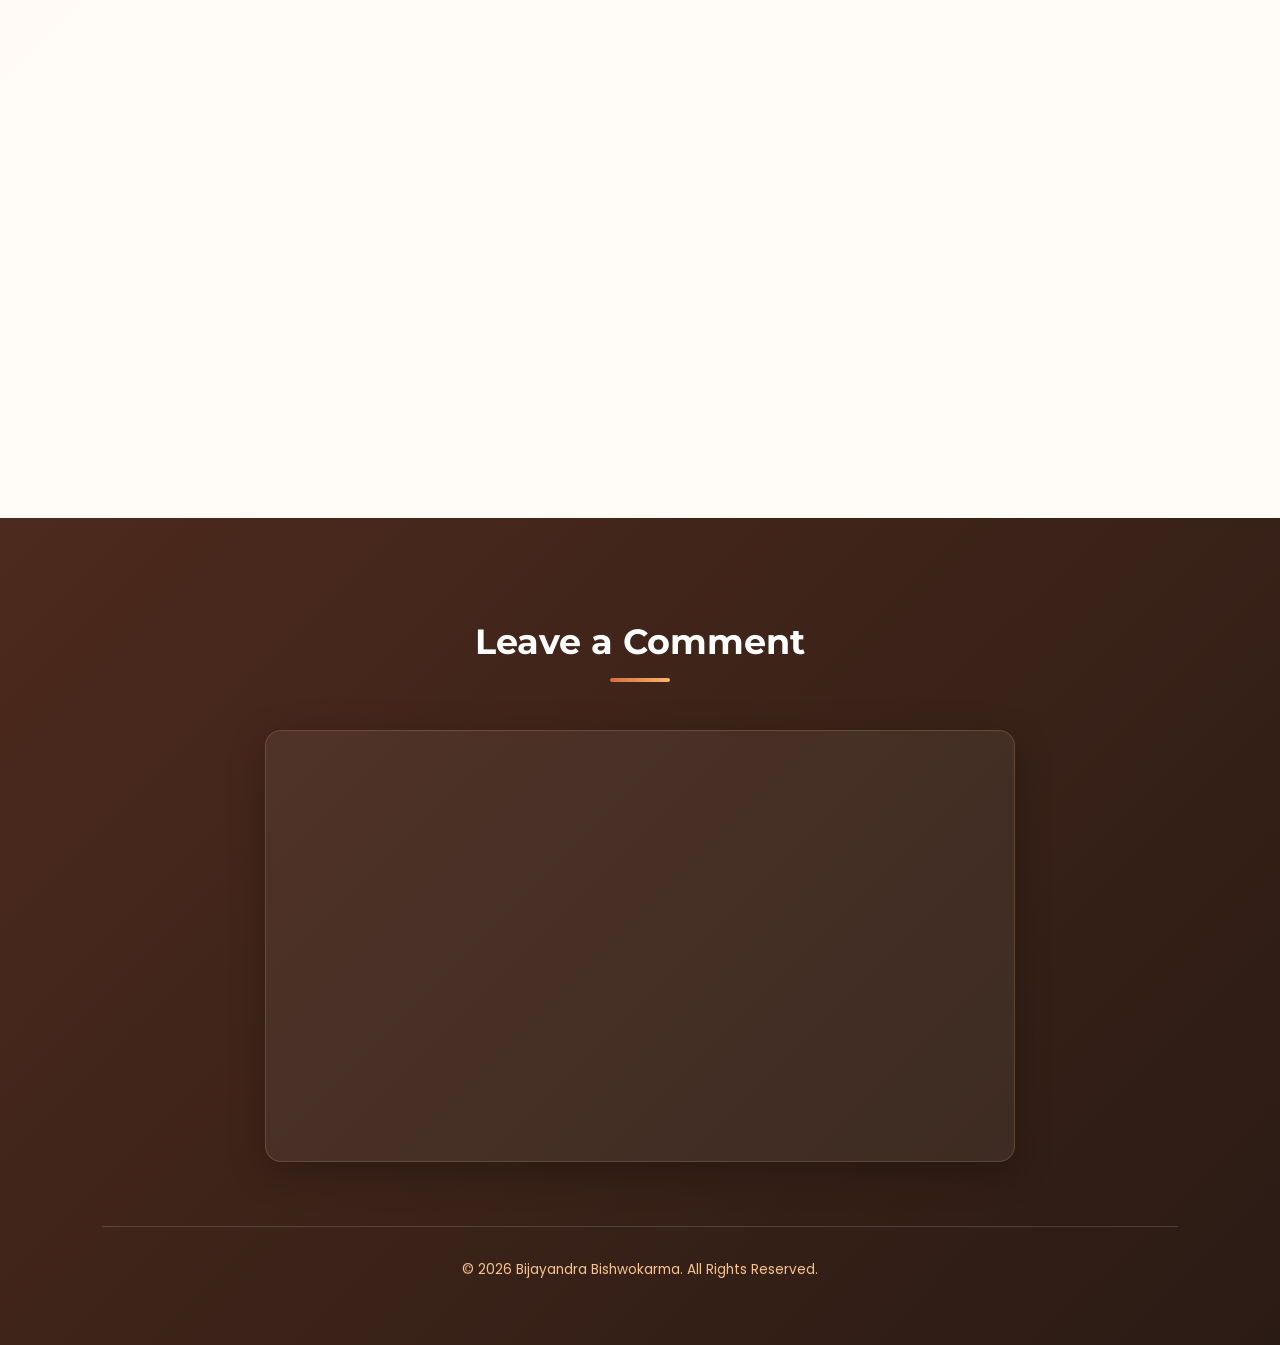
==== commit 66daef9f: "Add files via upload" ====
--- a/index.html
+++ b/index.html
@@ -26,9 +26,10 @@
     </header>
 
     <section class="hero">
-        <div class="hero-content">
+        <div class="hero-content reveal tilt-card">
+            <p class="hero-kicker">Creative storyteller • Visual designer • Digital creator</p>
             <h1>Hi, I'm <span class="highlight">Bijayandra</span>.</h1>
-            <p class="hero-sub">I bring stories to life through video editing, graphic design, and clean data.</p>
+            <p class="hero-sub">I turn ideas into polished videos, bold visuals, and organized digital work that feels both personal and professional.</p>
             
             <div class="hero-actions">
                 <a href="#portfolio" class="btn-primary">View My Work</a>
@@ -39,13 +40,24 @@
                     <i class="fas fa-envelope"></i>
                 </a>
             </div>
-        </div>
-        <div class="hero-image">
-            <img src="pp.jpg.jpg" alt="Bijayandra Bishwokarma">
-        </div>
-    </section>
-
-    <section id="about" class="about-section">
+
+            <div class="hero-highlights">
+                <div class="highlight-pill"><i class="fas fa-play-circle"></i> Short-form video</div>
+                <div class="highlight-pill"><i class="fas fa-palette"></i> Graphic design</div>
+                <div class="highlight-pill"><i class="fas fa-chart-line"></i> Clean data work</div>
+            </div>
+        </div>
+
+        <div class="hero-visual reveal">
+            <div class="hero-image-card tilt-card">
+                <img src="pp.jpg.jpg" alt="Bijayandra Bishwokarma">
+                <div class="floating-badge badge-top">Available for projects</div>
+                <div class="floating-badge badge-bottom">Based in Nepal</div>
+            </div>
+        </div>
+    </section>
+
+    <section id="about" class="about-section reveal">
         <div class="section-title">
             <h2>About & Education</h2>
             <div class="underline"></div>
@@ -55,15 +67,15 @@
                 <p>I’m a 19-year-old creator and tech enthusiast based in Nepal. I specialize in turning creative concepts into polished visual designs and managing digital workflows efficiently.</p>
             </div>
             <div class="education-grid">
-                <div class="edu-card">
+                <div class="edu-card tilt-card">
                     <h3>DAV College, Lalitpur</h3>
                     <p class="duration">+2 Education</p>
                 </div>
-                <div class="edu-card">
+                <div class="edu-card tilt-card">
                     <h3>Nilkantha Secondary School</h3>
                     <p class="duration">Completed SLC</p>
                 </div>
-                <div class="edu-card">
+                <div class="edu-card tilt-card">
                     <h3>Children Park Secondary School</h3>
                     <p class="duration">Completed BLE</p>
                 </div>
@@ -71,7 +83,7 @@
         </div>
     </section>
 
-    <section id="portfolio" class="portfolio-section">
+    <section id="portfolio" class="portfolio-section reveal">
         <div class="section-title">
             <h2>My Work</h2>
             <div class="underline"></div>
@@ -90,12 +102,12 @@
         
         <h3 class="gallery-title">Design & Photo Projects</h3>
         <div class="work-grid">
-            <div class="work-item"><img src="hunterjpg.jpg" alt="Festive Poster Design 1"></div>
-            <div class="work-item"><img src="book.jpg.png" alt="Festive Poster Design 2"></div>
-            <div class="work-item"><img src="dashina.jpg" alt="Photoshop Photo Edit"></div>
-            <div class="work-item"><img src="gopal.jpg.jpg" alt="Graphic Design Project 1"></div>
-            <div class="work-item"><img src="cons.jpg" alt="Graphic Design Project 2"></div>
-            <div class="work-item"><img src="duke.jpg.jpg" alt="Advanced Photoshop Manipulation"></div>
+            <div class="work-item tilt-card"><img src="hunterjpg.jpg" alt="Festive Poster Design 1"></div>
+            <div class="work-item tilt-card"><img src="book.jpg.png" alt="Festive Poster Design 2"></div>
+            <div class="work-item tilt-card"><img src="dashina.jpg" alt="Photoshop Photo Edit"></div>
+            <div class="work-item tilt-card"><img src="gopal.jpg.jpg" alt="Graphic Design Project 1"></div>
+            <div class="work-item tilt-card"><img src="cons.jpg" alt="Graphic Design Project 2"></div>
+            <div class="work-item tilt-card"><img src="duke.jpg.jpg" alt="Advanced Photoshop Manipulation"></div>
         </div>
     </section>
 
@@ -104,13 +116,13 @@
         <img class="modal-content" id="imgTarget" alt="Lightbox View">
     </div>
 
-    <section id="skills" class="skills-section">
+    <section id="skills" class="skills-section reveal">
         <div class="section-title">
             <h2>Skills & Tools</h2>
             <div class="underline"></div>
         </div>
         <div class="skills-grid">
-            <div class="skill-category">
+            <div class="skill-category tilt-card">
                 <h3>Creative Suite</h3>
                 <ul>
                     <li>✨ Video Editing (Shorts, Reels, TikTok)</li>
@@ -119,7 +131,7 @@
                     <li>📐 Graphic Layout Design</li>
                 </ul>
             </div>
-            <div class="skill-category">
+            <div class="skill-category tilt-card">
                 <h3>Administrative & Tech</h3>
                 <ul>
                     <li>⌨️ High-Speed Accuracy Typing</li>
@@ -131,7 +143,7 @@
     </section>
 
     <!-- 5. Leave a Comment (Cusdis Live Integration) -->
-    <section id="contact" class="contact-section">
+    <section id="contact" class="contact-section reveal">
         <div class="section-title">
             <h2>Leave a Comment</h2>
             <div class="underline"></div>
@@ -139,7 +151,7 @@
         
         <!-- Premium Box Container Wrapper for Cusdis Frame -->
         <div class="comment-box-wrapper">
-            <div id="cusdis_thread"
+            <div id="cusdis_thread" class="tilt-card"
               data-host="https://cusdis.com"
               data-app-id="3eb5d488-32ae-421f-889b-630625a8b1bf"
               data-page-id="portfolio_homepage"
@@ -178,6 +190,38 @@
                 modal.classList.remove('active');
             }
         });
+
+        const prefersReducedMotion = window.matchMedia('(prefers-reduced-motion: reduce)').matches;
+        const tiltItems = document.querySelectorAll('.tilt-card');
+
+        if (!prefersReducedMotion && window.innerWidth > 768) {
+            tiltItems.forEach(item => {
+                item.addEventListener('mousemove', (event) => {
+                    const rect = item.getBoundingClientRect();
+                    const x = (event.clientX - rect.left) / rect.width - 0.5;
+                    const y = (event.clientY - rect.top) / rect.height - 0.5;
+                    const rotateY = x * 8;
+                    const rotateX = -y * 8;
+                    item.style.transform = `perspective(1000px) rotateX(${rotateX}deg) rotateY(${rotateY}deg) translateY(-4px)`;
+                });
+
+                item.addEventListener('mouseleave', () => {
+                    item.style.transform = '';
+                });
+            });
+        }
+
+        const revealItems = document.querySelectorAll('.reveal');
+        const revealObserver = new IntersectionObserver((entries, observer) => {
+            entries.forEach(entry => {
+                if (entry.isIntersecting) {
+                    entry.target.classList.add('is-visible');
+                    observer.unobserve(entry.target);
+                }
+            });
+        }, { threshold: 0.15 });
+
+        revealItems.forEach(item => revealObserver.observe(item));
     </script>
 </body>
-</html>
+</html>
--- a/style.css
+++ b/style.css
@@ -1,26 +1,124 @@
-/* --- Premium Emerald Theme Setup --- */
+/* --- Warm Sunset Theme Setup --- */
 :root {
-    --bg-primary: #ffffff;
-    --bg-secondary: #f4f7f5;
-    --text-main: #1c2d24;
-    --text-muted: #53685c;
-    --accent: #1e5631;
-    --accent-hover: #143d22;
-    --accent-light: #e8f4ec;
+    --bg-primary: #fff8f2;
+    --bg-secondary: #fff1e6;
+    --text-main: #3c2418;
+    --text-muted: #7b5b45;
+    --accent: #d96f3d;
+    --accent-hover: #b8572f;
+    --accent-light: #ffe7d8;
+    --surface: rgba(255, 255, 255, 0.82);
 }
 
 * {
     margin: 0;
     padding: 0;
     box-sizing: border-box;
+}
+
+html {
     scroll-behavior: smooth;
 }
 
 body {
     font-family: 'Poppins', sans-serif;
     color: var(--text-main);
-    background-color: var(--bg-primary);
+    background: linear-gradient(135deg, var(--bg-primary) 0%, #fffdf8 100%);
     line-height: 1.6;
+    min-height: 100vh;
+    overflow-x: hidden;
+    position: relative;
+}
+
+body::before,
+body::after {
+    content: '';
+    position: fixed;
+    inset: auto;
+    border-radius: 50%;
+    filter: blur(70px);
+    opacity: 0.5;
+    z-index: -1;
+    animation: floatGlow 8s ease-in-out infinite;
+}
+
+body::before {
+    width: 280px;
+    height: 280px;
+    background: rgba(217, 111, 61, 0.2);
+    top: -60px;
+    right: -40px;
+}
+
+body::after {
+    width: 220px;
+    height: 220px;
+    background: rgba(255, 193, 122, 0.15);
+    bottom: 80px;
+    left: -40px;
+    animation-delay: -3s;
+}
+
+@keyframes floatGlow {
+    0%, 100% { transform: translate3d(0, 0, 0) scale(1); }
+    50% { transform: translate3d(12px, -18px, 0) scale(1.06); }
+}
+
+@keyframes fadeUp {
+    from {
+        opacity: 0;
+        transform: translateY(24px);
+    }
+    to {
+        opacity: 1;
+        transform: translateY(0);
+    }
+}
+
+.reveal {
+    opacity: 0;
+    transform: translateY(28px);
+    transition: opacity 0.7s ease, transform 0.7s ease;
+}
+
+.reveal.is-visible {
+    opacity: 1;
+    transform: translateY(0);
+}
+
+.tilt-card {
+    transform-style: preserve-3d;
+    will-change: transform;
+    transition: transform 0.3s ease, box-shadow 0.3s ease, filter 0.3s ease;
+}
+
+.tilt-card:hover {
+    box-shadow: 0 18px 40px rgba(79, 45, 24, 0.14);
+    filter: brightness(1.02);
+}
+
+.work-item:hover,
+.edu-card:hover,
+.skill-category:hover {
+    position: relative;
+}
+
+.work-item:hover::after,
+.edu-card:hover::after,
+.skill-category:hover::after {
+    content: '';
+    position: absolute;
+    inset: 0;
+    border-radius: inherit;
+    border: 1px solid rgba(217, 111, 61, 0.25);
+    pointer-events: none;
+    animation: pulseBorder 1.2s ease-out infinite;
+}
+
+@keyframes pulseBorder {
+    0% { opacity: 0.7; transform: scale(0.98); }
+    50% { opacity: 1; transform: scale(1.01); }
+    100% { opacity: 0.7; transform: scale(0.98); }
 }
 
 /* --- Section Formatting Utilities --- */
@@ -37,7 +135,7 @@
 .underline {
     width: 60px;
     height: 4px;
-    background-color: var(--accent);
+    background: linear-gradient(90deg, var(--accent), #ffb36b);
     margin: 0.5rem auto 0;
     border-radius: 2px;
 }
@@ -47,12 +145,13 @@
     display: flex;
     justify-content: space-between;
     align-items: center;
-    padding: 1.5rem 8%;
-    background: rgba(255, 255, 255, 0.98);
+    padding: 1.25rem 8%;
+    background: rgba(255, 248, 242, 0.82);
+    backdrop-filter: blur(10px);
     position: sticky;
     top: 0;
     z-index: 100;
-    box-shadow: 0 2px 15px rgba(0,0,0,0.04);
+    box-shadow: 0 8px 25px rgba(79, 45, 24, 0.06);
 }
 
 .logo {
@@ -65,35 +164,40 @@
 nav a {
     text-decoration: none;
     color: var(--text-main);
-    margin: 0 1.2rem;
+    margin: 0 1rem;
     font-weight: 500;
-    transition: color 0.3s;
-}
-
-nav a:hover {
+    transition: color 0.25s ease, transform 0.25s ease;
+}
+
+nav a:hover,
+nav a:focus-visible {
     color: var(--accent);
+    transform: translateY(-1px);
 }
 
 .btn-nav {
-    background: var(--accent);
+    background: linear-gradient(135deg, var(--accent), #f0a15b);
     color: white !important;
-    padding: 0.5rem 1.2rem;
-    border-radius: 5px;
+    padding: 0.6rem 1.2rem;
+    border-radius: 999px;
+    box-shadow: 0 8px 20px rgba(217, 111, 61, 0.18);
+    transition: transform 0.25s ease, box-shadow 0.25s ease;
 }
 
 .btn-nav:hover {
-    background: var(--accent-hover);
+    transform: translateY(-2px);
+    box-shadow: 0 12px 25px rgba(217, 111, 61, 0.24);
 }
 
 .top-socials {
     display: flex;
-    gap: 1.2rem;
+    gap: 1rem;
     align-items: center;
 }
 
 .top-socials a {
-    font-size: 1.5rem;
-    transition: transform 0.2s ease, opacity 0.2s;
+    font-size: 1.4rem;
+    transition: transform 0.25s ease, opacity 0.25s ease;
 }
 
 .top-socials a:hover {
@@ -102,7 +206,7 @@
 
 .icon-fb { color: #1877F2; }
 .icon-insta {
-    background: -webkit-linear-gradient(45deg, #f09433 0%, #e6683c 25%, #dc2743 50%, #cc2366 75%, #bc1888 100%);
+    background: linear-gradient(45deg, #f09433 0%, #e6683c 25%, #dc2743 50%, #cc2366 75%, #bc1888 100%);
     -webkit-background-clip: text;
     -webkit-text-fill-color: transparent;
 }
@@ -110,24 +214,48 @@
 
 /* --- Hero Layout Match --- */
 .hero {
-    display: flex;
+    display: grid;
+    grid-template-columns: 1.1fr 0.9fr;
     align-items: center;
-    justify-content: space-between;
+    gap: 3rem;
     padding: 5rem 8%;
-    background-color: var(--bg-secondary);
+    background: linear-gradient(135deg, rgba(255, 241, 230, 0.9), rgba(255, 250, 245, 0.95));
     min-height: 85vh;
+    position: relative;
+    overflow: hidden;
+}
+
+.hero::before {
+    content: '';
+    position: absolute;
+    inset: 0;
+    background: radial-gradient(circle at top right, rgba(255, 179, 107, 0.25), transparent 35%);
+    pointer-events: none;
 }
 
 .hero-content {
-    flex: 1.2;
-    padding-right: 3rem;
+    position: relative;
+    z-index: 1;
+    animation: fadeUp 0.8s ease-out both;
+}
+
+.hero-kicker {
+    display: inline-block;
+    padding: 0.45rem 0.8rem;
+    border-radius: 999px;
+    background: rgba(217, 111, 61, 0.12);
+    color: var(--accent);
+    font-size: 0.9rem;
+    font-weight: 600;
+    margin-bottom: 1rem;
+    letter-spacing: 0.02em;
 }
 
 .hero-content h1 {
     font-family: 'Montserrat', sans-serif;
     font-size: 3.6rem;
     margin-bottom: 1rem;
-    line-height: 1.2;
+    line-height: 1.1;
 }
 
 .highlight {
@@ -135,43 +263,126 @@
 }
 
 .hero-sub {
-    font-size: 1.2rem;
+    font-size: 1.1rem;
     color: var(--text-muted);
     margin-bottom: 2rem;
-    max-width: 520px;
+    max-width: 560px;
+}
+
+.hero-actions {
+    display: flex;
+    align-items: center;
+    gap: 1rem;
+    margin-bottom: 1.5rem;
 }
 
 .btn-primary {
     display: inline-block;
-    background: var(--accent);
+    background: linear-gradient(135deg, var(--accent), #f0a15b);
     color: white;
-    padding: 0.9rem 2.2rem;
+    padding: 0.95rem 2.2rem;
     border: none;
-    border-radius: 5px;
+    border-radius: 999px;
     text-decoration: none;
     font-weight: 600;
     cursor: pointer;
-    transition: background 0.3s, transform 0.2s;
+    transition: transform 0.25s ease, box-shadow 0.25s ease, filter 0.25s ease;
+    box-shadow: 0 14px 24px rgba(217, 111, 61, 0.16);
 }
 
 .btn-primary:hover {
-    background: var(--accent-hover);
-    transform: translateY(-2px);
-}
-
-.hero-image {
-    flex: 0.8;
+    transform: translateY(-3px);
+    box-shadow: 0 18px 28px rgba(217, 111, 61, 0.24);
+    filter: brightness(1.02);
+}
+
+.hero-highlights {
+    display: flex;
+    flex-wrap: wrap;
+    gap: 0.8rem;
+}
+
+.highlight-pill {
+    display: inline-flex;
+    align-items: center;
+    gap: 0.45rem;
+    padding: 0.65rem 0.9rem;
+    border-radius: 999px;
+    background: rgba(255, 255, 255, 0.75);
+    color: var(--text-main);
+    font-size: 0.95rem;
+    box-shadow: 0 8px 18px rgba(79, 45, 24, 0.06);
+}
+
+.hero-visual {
     display: flex;
     justify-content: center;
-}
-
-.hero-image img {
+    animation: fadeUp 0.9s ease-out 0.1s both;
+}
+
+.hero-image-card {
+    position: relative;
+    padding: 1rem;
+    border-radius: 30px;
+    background: linear-gradient(145deg, rgba(255,255,255,0.96), rgba(255, 239, 221, 0.95));
+    box-shadow: 0 24px 50px rgba(79, 45, 24, 0.14);
+    overflow: hidden;
+    isolation: isolate;
+}
+
+.hero-image-card::before {
+    content: '';
+    position: absolute;
+    inset: 0;
+    background: linear-gradient(135deg, rgba(217, 111, 61, 0.16), transparent 45%, rgba(255, 255, 255, 0.3));
+    z-index: 0;
+    pointer-events: none;
+}
+
+.hero-image-card img {
+    display: block;
     width: 360px;
     height: 440px;
     object-fit: cover;
-    border-radius: 16px;
-    border: 6px solid white;
-    box-shadow: 0 15px 35px rgba(28, 45, 36, 0.15);
+    border-radius: 22px;
+    border: 6px solid rgba(255,255,255,0.95);
+    box-shadow: 0 18px 35px rgba(79, 45, 24, 0.16);
+    transition: transform 0.35s ease, box-shadow 0.35s ease, filter 0.35s ease;
+    position: relative;
+    z-index: 1;
+}
+
+.hero-image-card:hover img {
+    transform: translateY(-6px) scale(1.03);
+    box-shadow: 0 26px 46px rgba(79, 45, 24, 0.22);
+    filter: saturate(1.08) contrast(1.03);
+}
+
+.hero-image-card:hover .floating-badge {
+    transform: translateY(-4px);
+}
+
+.floating-badge {
+    position: absolute;
+    padding: 0.6rem 0.9rem;
+    border-radius: 999px;
+    background: rgba(255, 255, 255, 0.95);
+    color: var(--text-main);
+    font-size: 0.8rem;
+    font-weight: 600;
+    box-shadow: 0 10px 24px rgba(79, 45, 24, 0.12);
+    z-index: 2;
+    transition: transform 0.3s ease, box-shadow 0.3s ease;
+}
+
+.badge-top {
+    top: 1.3rem;
+    right: -0.8rem;
+}
+
+.badge-bottom {
+    bottom: 1.3rem;
+    left: -0.8rem;
 }
 
 /* --- About Section --- */
@@ -197,10 +408,17 @@
 }
 
 .edu-card {
-    background: var(--bg-secondary);
+    background: linear-gradient(135deg, rgba(255, 241, 230, 0.95), rgba(255, 255, 255, 0.95));
     padding: 1.5rem;
     border-left: 4px solid var(--accent);
-    border-radius: 0 8px 8px 0;
+    border-radius: 12px;
+    box-shadow: 0 10px 24px rgba(79, 45, 24, 0.08);
+    transition: transform 0.3s cubic-bezier(.2, .8, .2, 1), box-shadow 0.3s ease;
+}
+
+.edu-card:hover {
+    transform: translateY(-4px);
+    box-shadow: 0 14px 30px rgba(79, 45, 24, 0.14);
 }
 
 .edu-card h3 {
@@ -216,7 +434,7 @@
 /* --- Single Unified 'My Work' Section --- */
 .portfolio-section {
     padding: 5rem 8%;
-    background-color: var(--bg-secondary);
+    background: linear-gradient(180deg, rgba(255, 241, 230, 0.7), rgba(255, 248, 242, 0.95));
 }
 
 .tiktok-container {
@@ -234,14 +452,14 @@
 .tiktok-wrapper {
     width: 100%;
     height: 575px;
-    border-radius: 12px;
+    border-radius: 16px;
     overflow: hidden;
-    box-shadow: 0 5px 25px rgba(0,0,0,0.1);
+    box-shadow: 0 10px 28px rgba(79, 45, 24, 0.14);
     background: #000000;
     position: relative;
 }
 
-.tiktok-wrapper iframe, 
+.tiktok-wrapper iframe,
 .tiktok-wrapper .tiktok-embed {
     position: absolute;
     width: 100% !important;
@@ -266,16 +484,16 @@
 
 .work-item {
     background: white;
-    border-radius: 8px;
+    border-radius: 14px;
     overflow: hidden;
-    box-shadow: 0 4px 15px rgba(0,0,0,0.05);
+    box-shadow: 0 10px 24px rgba(79, 45, 24, 0.08);
     height: 320px;
-    transition: transform 0.3s ease, box-shadow 0.3s;
+    transition: transform 0.35s cubic-bezier(.2, .8, .2, 1), box-shadow 0.35s ease;
 }
 
 .work-item:hover {
-    transform: translateY(-6px);
-    box-shadow: 0 10px 25px rgba(30, 86, 49, 0.15);
+    transform: translateY(-6px) scale(1.01);
+    box-shadow: 0 16px 34px rgba(217, 111, 61, 0.14);
 }
 
 .work-item img {
@@ -283,6 +501,11 @@
     height: 100%;
     object-fit: cover;
     cursor: pointer;
+    transition: transform 0.35s ease;
+}
+
+.work-item:hover img {
+    transform: scale(1.04);
 }
 
 /* --- Skills Section --- */
@@ -299,9 +522,16 @@
 }
 
 .skill-category {
-    background: var(--bg-secondary);
+    background: linear-gradient(135deg, rgba(255, 241, 230, 0.95), rgba(255, 255, 255, 0.95));
     padding: 2rem;
-    border-radius: 8px;
+    border-radius: 14px;
+    box-shadow: 0 10px 24px rgba(79, 45, 24, 0.08);
+    transition: transform 0.3s ease, box-shadow 0.3s ease;
+}
+
+.skill-category:hover {
+    transform: translateY(-3px);
+    box-shadow: 0 16px 32px rgba(79, 45, 24, 0.12);
 }
 
 .skill-category h3 {
@@ -326,14 +556,15 @@
     left: 0;
     width: 100%;
     height: 100%;
-    background-color: rgba(18, 35, 25, 0.95);
+    background-color: rgba(49, 28, 17, 0.9);
+    backdrop-filter: blur(6px);
     display: flex;
     justify-content: center;
     align-items: center;
     z-index: 1000;
     opacity: 0;
     pointer-events: none;
-    transition: opacity 0.3s ease;
+    transition: opacity 0.35s ease;
 }
 
 .modal.active {
@@ -344,8 +575,8 @@
 .modal-content {
     max-width: 85%;
     max-height: 85vh;
-    border-radius: 8px;
-    box-shadow: 0 10px 40px rgba(0, 0, 0, 0.5);
+    border-radius: 12px;
+    box-shadow: 0 16px 48px rgba(0, 0, 0, 0.35);
     transform: scale(0.9);
     transition: transform 0.3s ease;
 }
@@ -362,12 +593,13 @@
     font-size: 3rem;
     font-weight: 300;
     cursor: pointer;
-    transition: color 0.2s;
+    transition: color 0.2s ease, transform 0.2s ease;
     user-select: none;
 }
 
 .close-modal:hover {
-    color: #3bb765;
+    color: #ffd7a5;
+    transform: rotate(90deg);
 }
 
 /* --- Hero Action Buttons Layout --- */
@@ -383,17 +615,17 @@
     justify-content: center;
     width: 50px;
     height: 50px;
-    border-radius: 8px;
+    border-radius: 12px;
     background: #ffffff;
     font-size: 1.3rem;
     text-decoration: none;
-    box-shadow: 0 4px 12px rgba(28, 45, 36, 0.08);
-    transition: transform 0.2s ease, background-color 0.2s, color 0.2s;
+    box-shadow: 0 6px 16px rgba(79, 45, 24, 0.08);
+    transition: transform 0.25s ease, background-color 0.25s ease, color 0.25s ease;
 }
 
 .icon-phone-hero {
     color: var(--accent);
-    border: 1px solid rgba(30, 86, 49, 0.2);
+    border: 1px solid rgba(217, 111, 61, 0.2);
 }
 
 .icon-gmail-hero {
@@ -402,7 +634,7 @@
 }
 
 .btn-hero-icon:hover {
-    transform: translateY(-2px);
+    transform: translateY(-3px);
 }
 
 .icon-phone-hero:hover {
@@ -420,7 +652,7 @@
    ========================================================================== */
 .contact-section {
     padding: 6rem 8% 4rem;
-    background-color: #122319; /* Signature forest dark green */
+    background: linear-gradient(135deg, #4d2a1d 0%, #2a1b14 100%);
     color: #ffffff;
     text-align: center;
 }
@@ -428,16 +660,15 @@
 .comment-box-wrapper {
     max-width: 750px;
     margin: 2.5rem auto 4rem;
-    background: #1a2f23; /* Matching emerald content container */
+    background: rgba(255, 255, 255, 0.06);
     padding: 2.5rem;
-    border-radius: 12px;
-    box-shadow: 0 8px 30px rgba(0, 0, 0, 0.3);
-    border: 1px solid rgba(59, 183, 101, 0.15);
+    border-radius: 16px;
+    box-shadow: 0 10px 36px rgba(0, 0, 0, 0.25);
+    border: 1px solid rgba(255, 196, 135, 0.18);
     text-align: left;
     overflow: hidden;
 }
 
-/* Styles targeted to control the inner structure window sizes */
 #cusdis_thread {
     width: 100% !important;
     min-height: 350px;
@@ -452,28 +683,45 @@
 
 footer {
     text-align: center;
-    border-top: 1px solid #283e31;
+    border-top: 1px solid rgba(255, 255, 255, 0.15);
     padding-top: 2rem;
     margin-top: 2rem;
 }
 
 .copyright {
     font-size: 0.85rem;
-    color: #799484;
+    color: #f7c58d;
 }
 
 /* --- Mobile Device Optimization --- */
 @media (max-width: 968px) {
-    header { flex-direction: column; gap: 1rem; padding: 1.5rem 5%; }
-    nav a { margin: 0 0.6rem; }
-    .top-socials { margin-top: 0.5rem; }
-    .hero { flex-direction: column; text-align: center; padding: 4rem 5%; }
-    .hero-content { padding-right: 0; margin-bottom: 3rem; }
+    header { flex-direction: column; gap: 1rem; padding: 1.25rem 5%; }
+    nav { display: flex; flex-wrap: wrap; justify-content: center; gap: 0.25rem; }
+    nav a { margin: 0 0.45rem; }
+    .top-socials { margin-top: 0.3rem; }
+    .hero { grid-template-columns: 1fr; text-align: center; padding: 4rem 5%; }
+    .hero-content { margin-bottom: 1rem; }
     .hero-content h1 { font-size: 2.6rem; }
-    .hero-image img { width: 280px; height: 340px; }
+    .hero-actions { justify-content: center; }
+    .hero-highlights { justify-content: center; }
+    .hero-image-card img { width: 280px; height: 340px; }
+    .badge-top { right: 0.2rem; }
+    .badge-bottom { left: 0.2rem; }
     .about-container, .skills-grid { grid-template-columns: 1fr; gap: 2rem; }
     .close-modal { top: 15px; right: 25px; font-size: 2.5rem; }
-    .hero-actions { justify-content: center; gap: 1rem; }
     .btn-hero-icon { width: 46px; height: 46px; font-size: 1.2rem; }
     .comment-box-wrapper { padding: 1.5rem; margin: 1.5rem 0.5rem 3rem; }
 }
+
+@media (max-width: 600px) {
+    .hero-content h1 { font-size: 2.2rem; }
+    .section-title h2 { font-size: 1.8rem; }
+    .btn-primary { width: 100%; text-align: center; }
+    .hero-actions { flex-wrap: wrap; }
+    .hero-highlights { flex-direction: column; align-items: center; }
+    .hero-image-card { padding: 0.7rem; }
+    .hero-image-card img { width: 240px; height: 300px; }
+    .floating-badge { position: static; display: inline-block; margin-top: 0.7rem; }
+    .work-grid { grid-template-columns: 1fr; }
+    .comment-box-wrapper { padding: 1.2rem; }
+}
